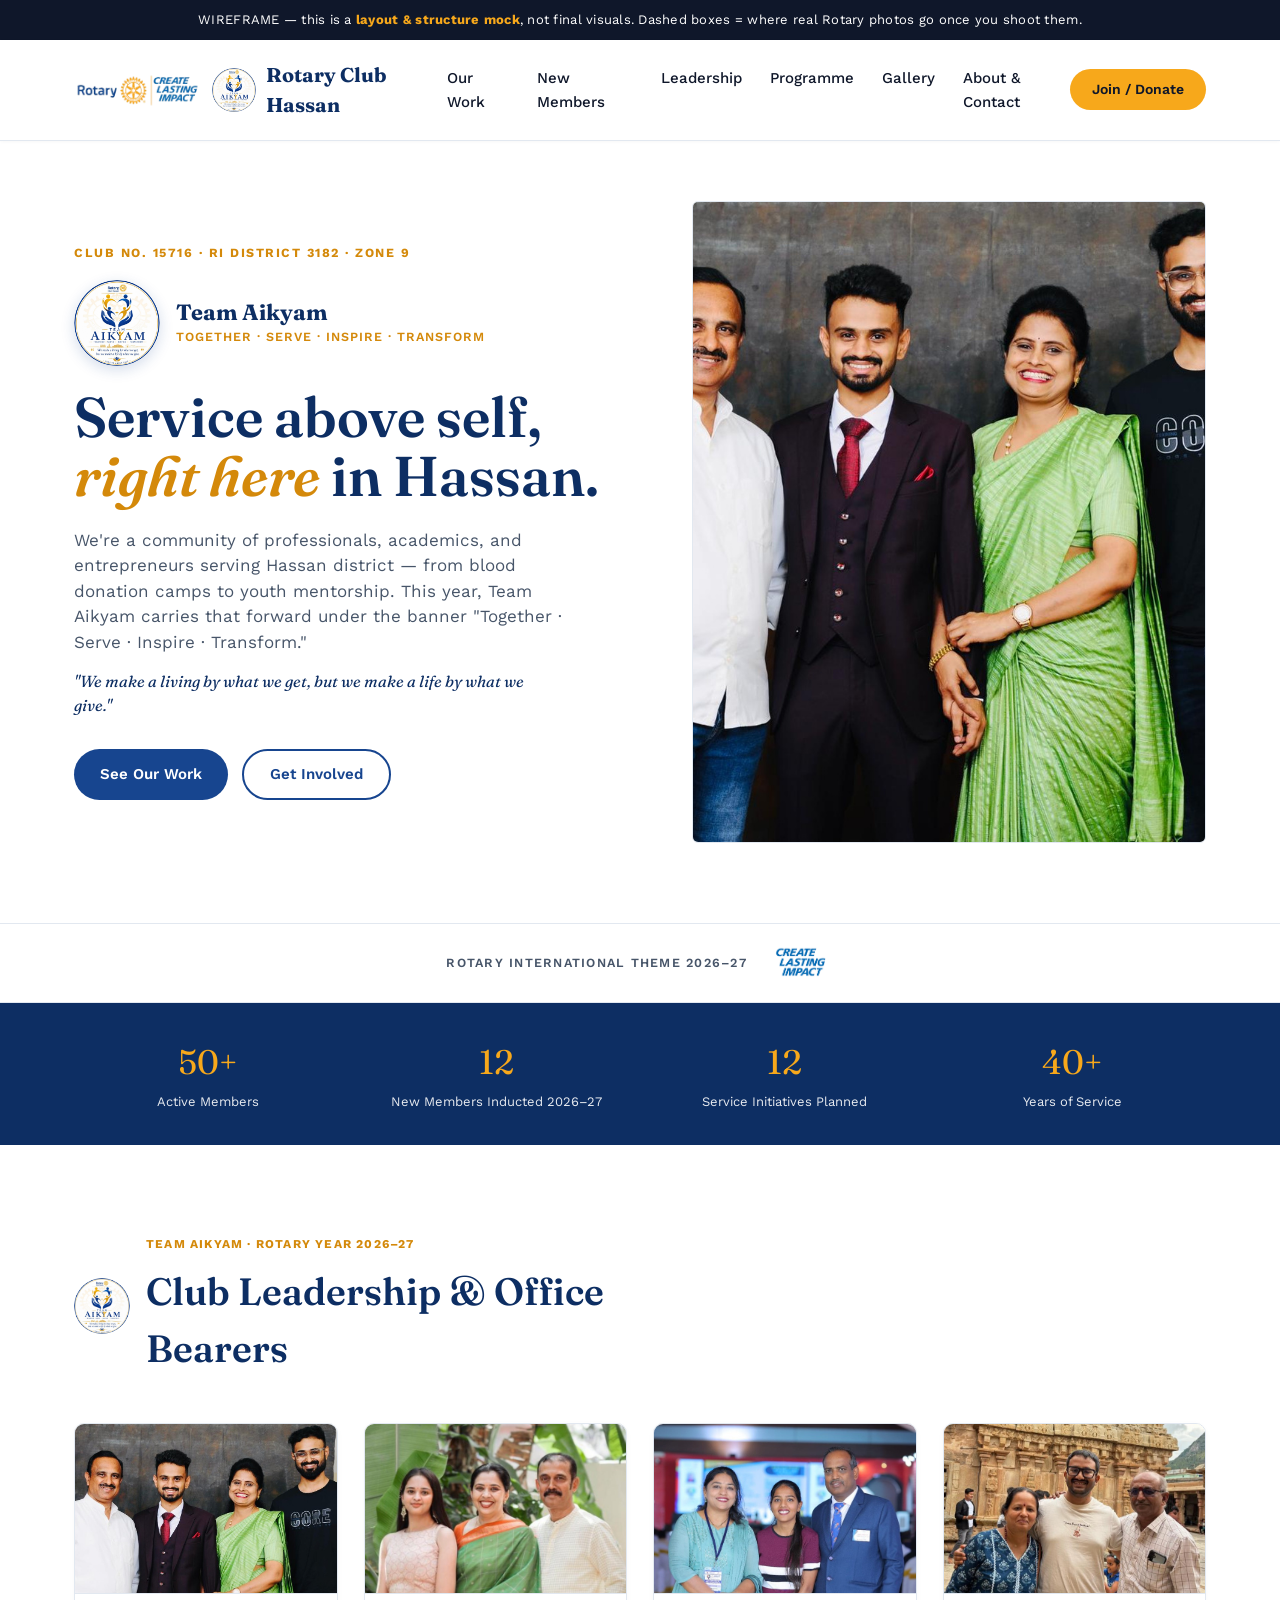
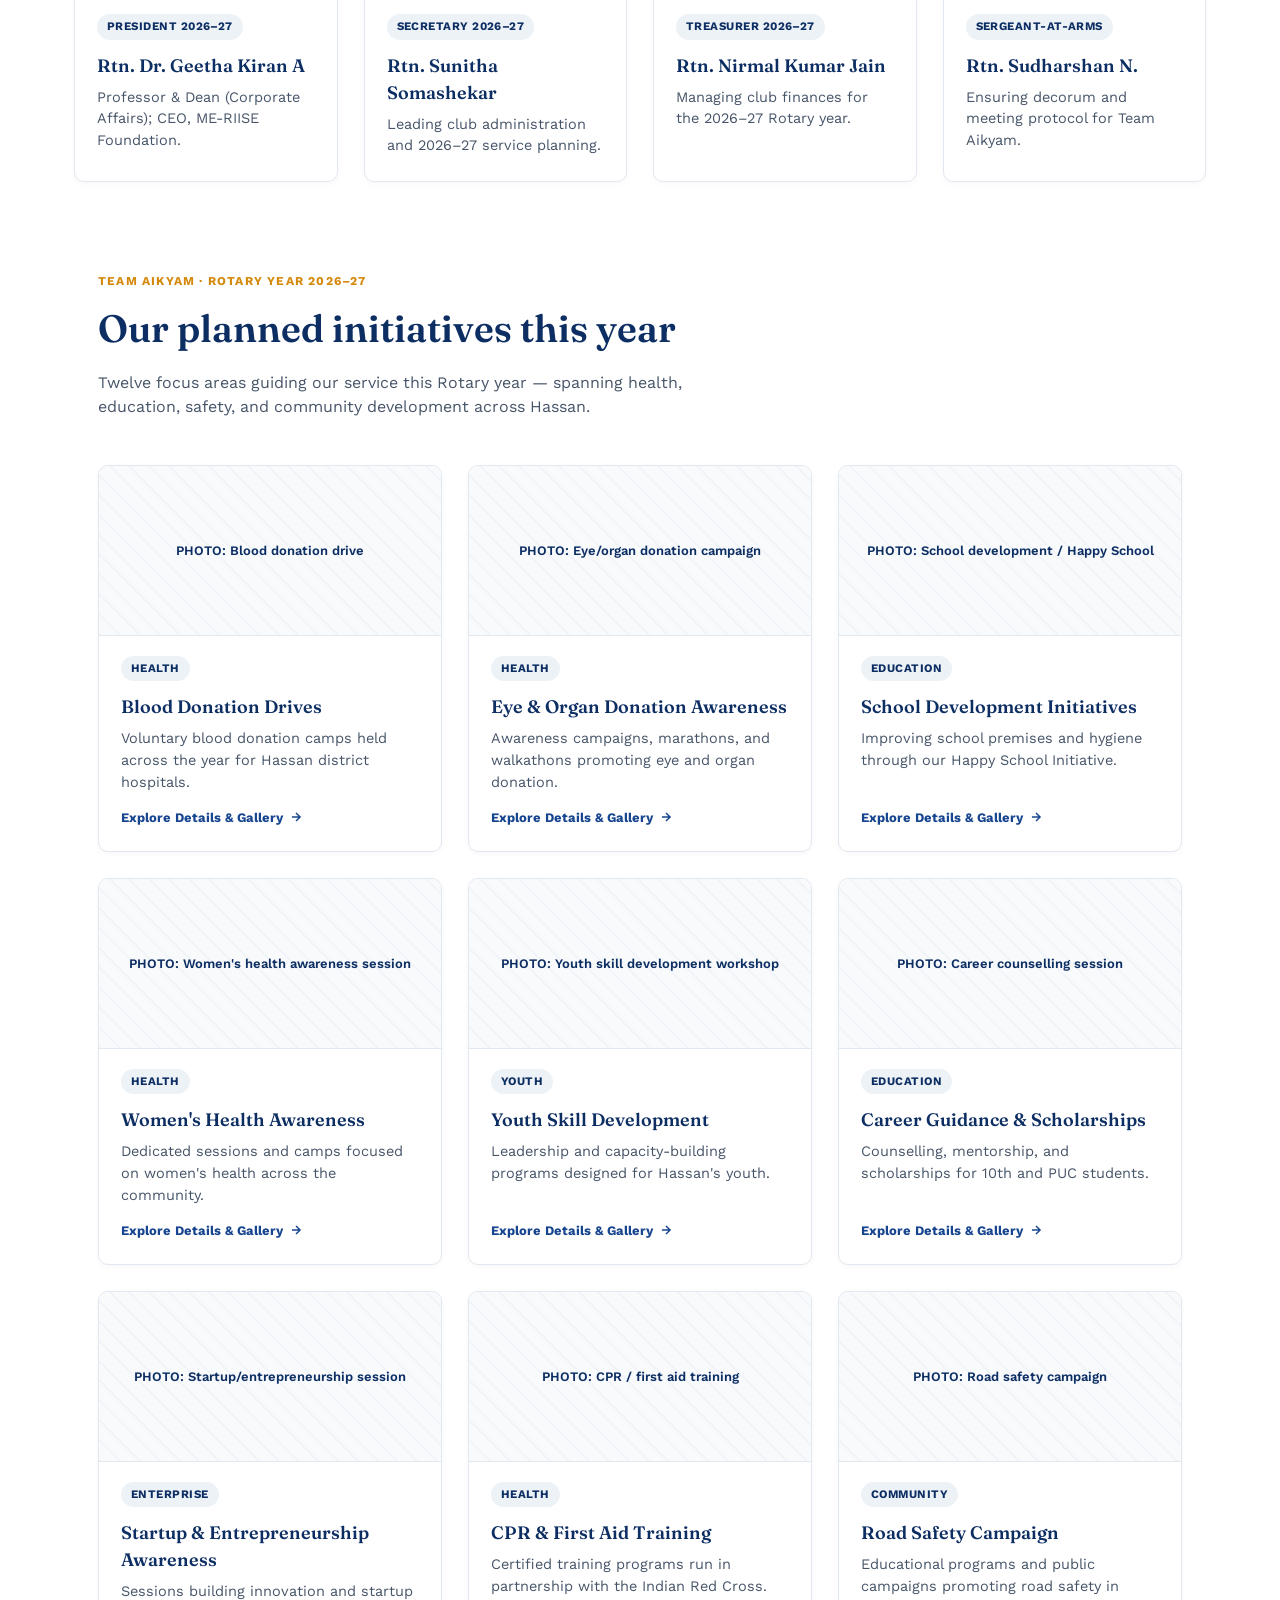
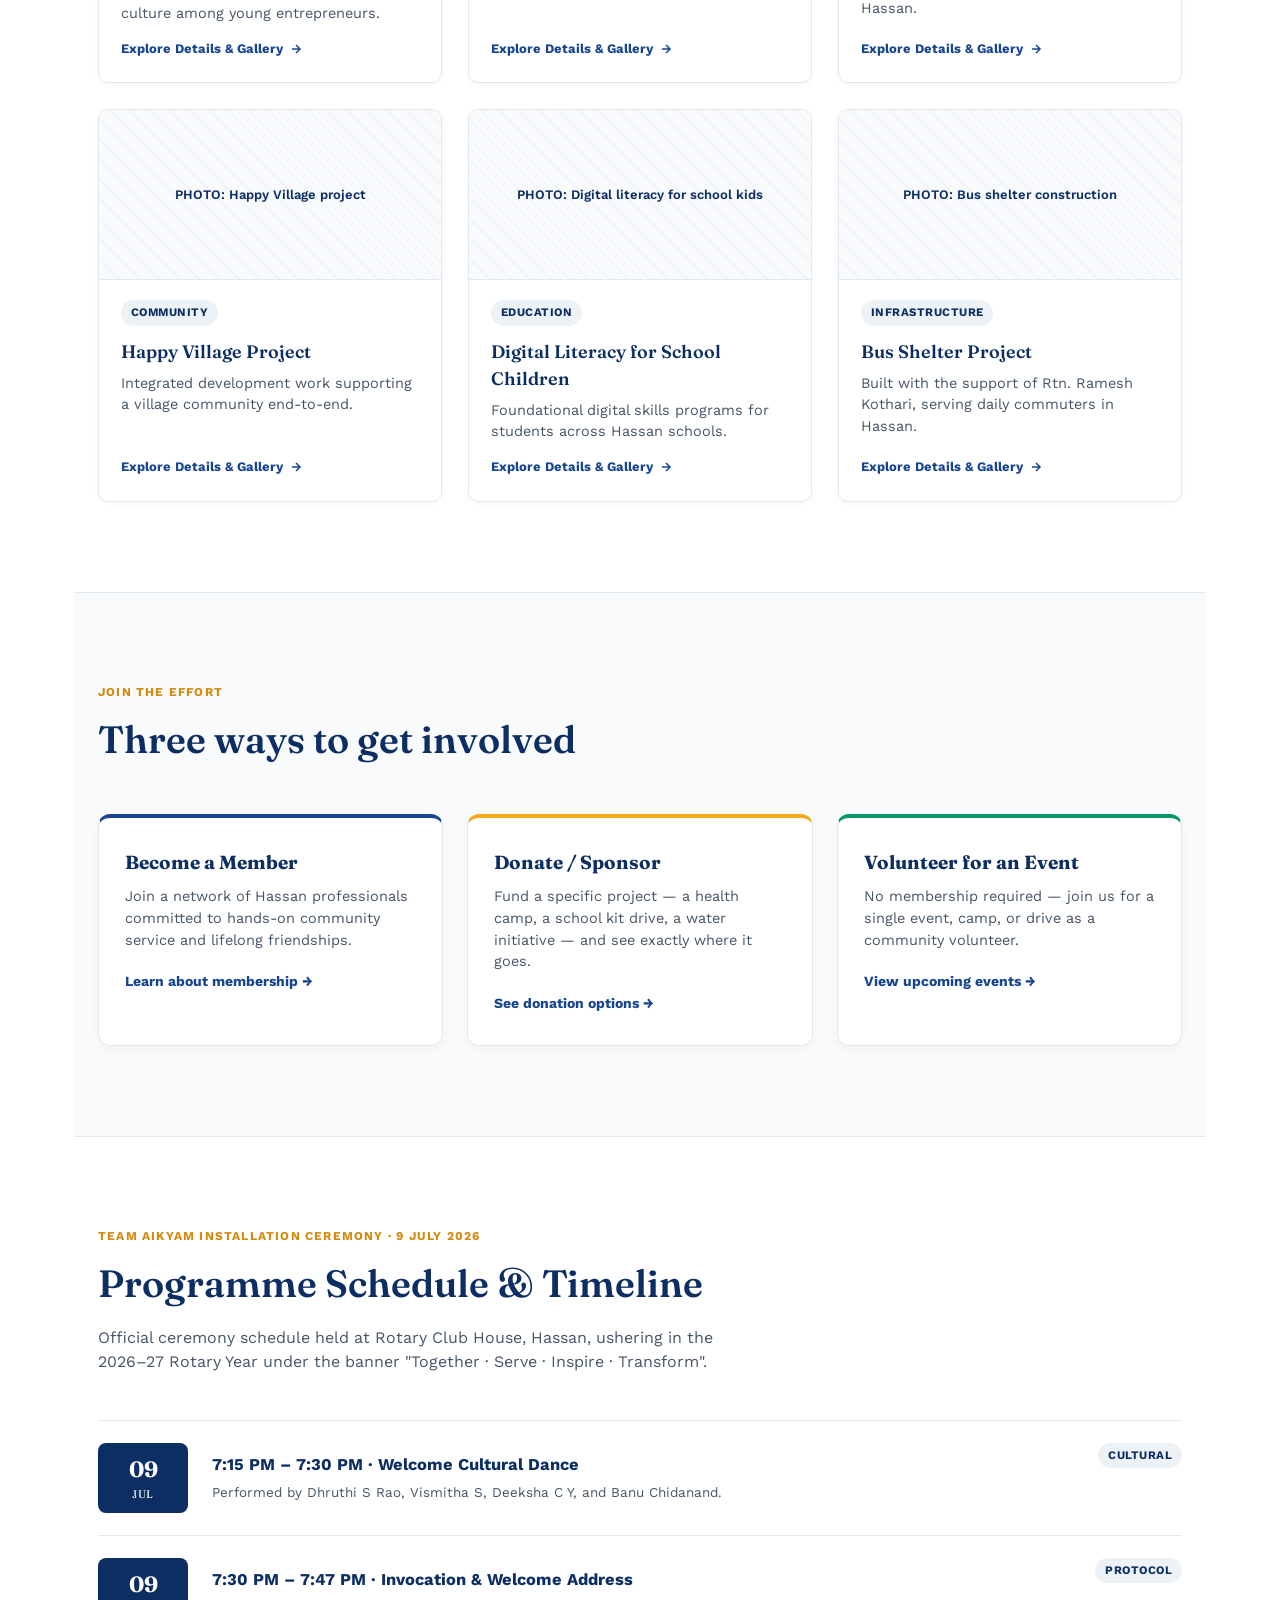
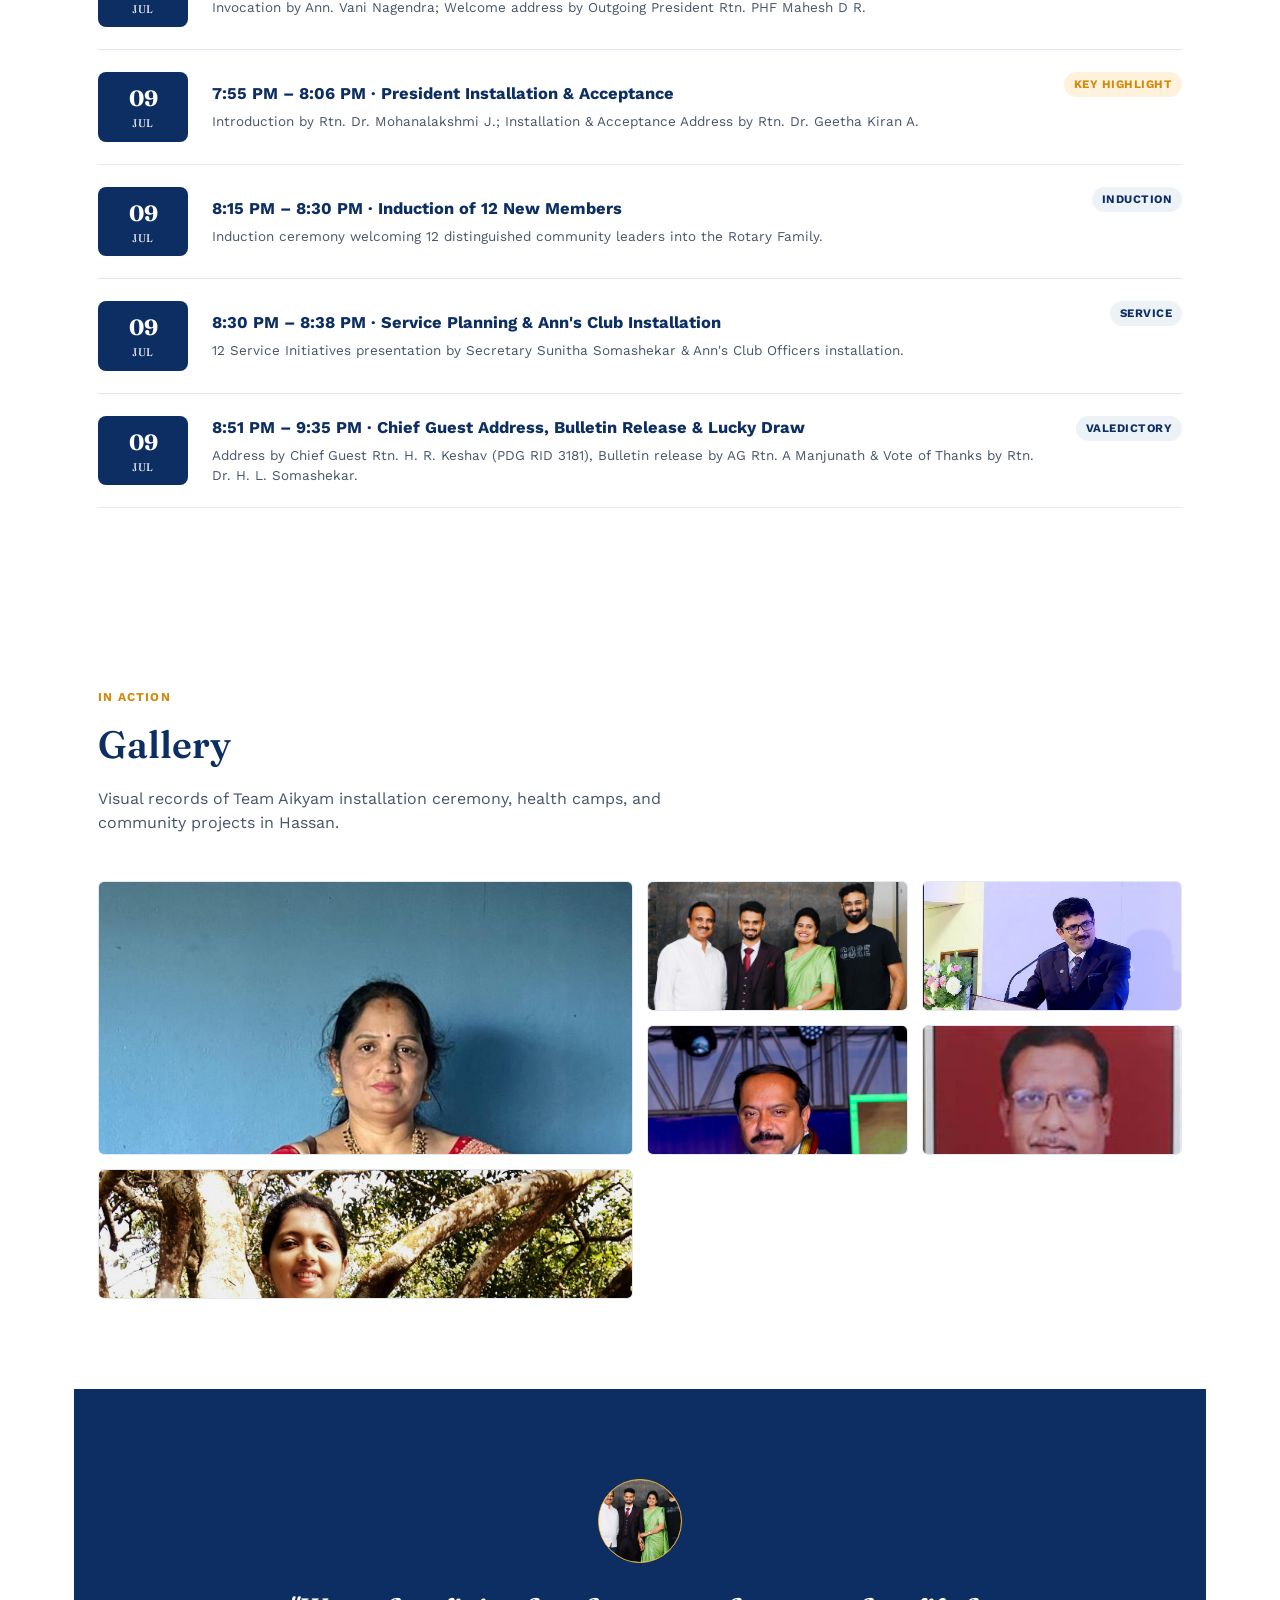
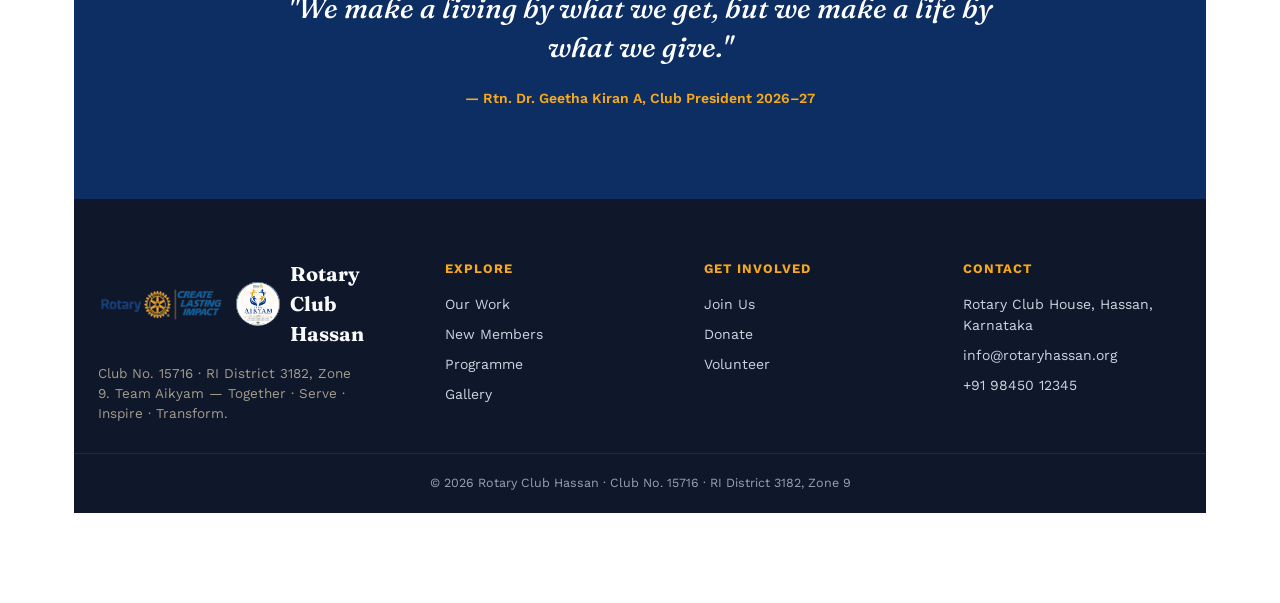
==== index.html @ 7c0274c4 "initial" ====
<!DOCTYPE html>
<html lang="en">
<head>
<meta charset="UTF-8">
<meta name="viewport" content="width=device-width, initial-scale=1.0">
<title>Rotary Club of Hassan — Homepage Wireframe</title>
<style>
  @import url('https://fonts.googleapis.com/css2?family=Fraunces:ital,opsz,wght@0,9..144,400;0,9..144,600;0,9..144,700;1,9..144,500&family=Work+Sans:wght@400;500;600;700&display=swap');

  :root {
    --rotary-blue: #17458f;
    --rotary-blue-dark: #0d2e63;
    --rotary-gold: #f7a81b;
    --rotary-gold-dark: #d4890a;
    --cream: #ffffff;
    --cream-deep: #f8fafc;
    --ink: #0f172a;
    --ink-soft: #475569;
    --line: #e2e8f0;
  }

  * { box-sizing: border-box; margin: 0; padding: 0; }

  body {
    font-family: 'Work Sans', sans-serif;
    background: #ffffff;
    color: var(--ink);
    line-height: 1.5;
  }

  h1, h2, h3, .display { font-family: 'Fraunces', serif; }

  /* ---------- WIREFRAME NOTE BANNER ---------- */
  .wf-note {
    background: var(--ink);
    color: #ffffff;
    text-align: center;
    padding: 10px 16px;
    font-size: 13px;
    letter-spacing: 0.02em;
  }
  .wf-note strong { color: var(--rotary-gold); }

  /* ---------- PLACEHOLDER PHOTO BLOCKS ---------- */
  .photo-block {
    background:
      repeating-linear-gradient(45deg, #f1f5f9 0, #f1f5f9 2px, #f8fafc 2px, #f8fafc 14px);
    border: 1px solid var(--line);
    display: flex;
    align-items: center;
    justify-content: center;
    color: var(--rotary-blue-dark);
    font-family: 'Work Sans', sans-serif;
    font-weight: 600;
    font-size: 13px;
    text-align: center;
    padding: 0;
    border-radius: 6px;
    overflow: hidden;
    position: relative;
  }
  .photo-block img {
    width: 100%;
    height: 100%;
    object-fit: cover;
    object-position: center top;
    display: block;
    transition: transform 0.3s ease;
  }
  .work-card:hover .photo-block img {
    transform: scale(1.04);
  }

  /* ---------- HEADER ---------- */
  header {
    background: #ffffff;
    border-bottom: 1px solid var(--line);
    position: sticky;
    top: 0;
    z-index: 50;
    box-shadow: 0 1px 3px rgba(0, 0, 0, 0.03);
  }
  .nav-wrap {
    max-width: 1180px;
    margin: 0 auto;
    padding: 18px 24px;
    display: flex;
    align-items: center;
    justify-content: space-between;
  }
  .logo {
    display: flex;
    align-items: center;
    gap: 10px;
    font-family: 'Fraunces', serif;
    font-weight: 700;
    font-size: 20px;
    color: var(--rotary-blue-dark);
  }
  .logo-wheel {
    height: 64px;
    width: auto;
    flex-shrink: 0;
  }
  .logo-team {
    width: 44px;
    height: 44px;
    border-radius: 50%;
    flex-shrink: 0;
  }
  nav ul {
    list-style: none;
    display: flex;
    gap: 28px;
  }
  nav a {
    text-decoration: none;
    color: var(--ink);
    font-size: 15px;
    font-weight: 500;
    transition: color 0.2s ease;
  }
  nav a:hover {
    color: var(--rotary-blue);
  }
  .btn-join {
    background: var(--rotary-gold);
    color: var(--ink);
    padding: 10px 22px;
    border-radius: 30px;
    font-weight: 600;
    font-size: 14px;
    text-decoration: none;
    white-space: nowrap;
    transition: background 0.2s ease, transform 0.2s ease;
  }
  .btn-join:hover {
    background: var(--rotary-gold-dark);
    color: #ffffff;
  }
  @media (max-width: 860px) { nav ul { display: none; } }

  /* ---------- HERO ---------- */
  .hero {
    max-width: 1180px;
    margin: 0 auto;
    padding: 60px 24px 80px;
    display: grid;
    grid-template-columns: 1.05fr 0.95fr;
    gap: 50px;
    align-items: center;
  }
  .hero-eyebrow {
    color: var(--rotary-gold-dark);
    font-weight: 700;
    letter-spacing: 0.12em;
    text-transform: uppercase;
    font-size: 12.5px;
    margin-bottom: 18px;
  }
  .hero h1 {
    font-size: clamp(36px, 5vw, 56px);
    line-height: 1.05;
    color: var(--rotary-blue-dark);
    font-weight: 600;
  }
  .hero h1 em { font-style: italic; color: var(--rotary-gold-dark); }
  .hero p {
    margin-top: 22px;
    font-size: 17px;
    color: var(--ink-soft);
    max-width: 46ch;
  }
  .hero-ctas { margin-top: 32px; display: flex; gap: 14px; flex-wrap: wrap; }
  .btn-primary {
    background: var(--rotary-blue);
    color: #fff;
    padding: 14px 26px;
    border-radius: 30px;
    text-decoration: none;
    font-weight: 600;
    font-size: 15px;
    transition: background 0.2s ease, transform 0.2s ease;
  }
  .btn-primary:hover {
    background: var(--rotary-blue-dark);
  }
  .btn-secondary {
    border: 2px solid var(--rotary-blue);
    color: var(--rotary-blue);
    padding: 12px 26px;
    border-radius: 30px;
    text-decoration: none;
    font-weight: 600;
    font-size: 15px;
    transition: background 0.2s ease, color 0.2s ease;
  }
  .btn-secondary:hover {
    background: var(--rotary-blue);
    color: #ffffff;
  }
  .hero-photo { aspect-ratio: 4/5; }

  /* stat strip under hero */
  .stat-strip {
    background: var(--rotary-blue-dark);
    color: #ffffff;
  }
  .stat-strip-inner {
    max-width: 1180px; margin: 0 auto; padding: 34px 24px;
    display: grid; grid-template-columns: repeat(4,1fr); gap: 20px;
    text-align: center;
  }
  .stat-strip .num {
    font-family: 'Fraunces', serif; font-size: 34px; color: var(--rotary-gold);
  }
  .stat-strip .label { font-size: 13px; opacity: 0.9; margin-top: 4px; }
  @media (max-width: 700px) { .stat-strip-inner { grid-template-columns: repeat(2,1fr); } }

  /* ---------- SECTION SHELL ---------- */
  section.block { max-width: 1180px; margin: 0 auto; padding: 90px 24px; }
  .section-head { max-width: 640px; margin-bottom: 46px; }
  .section-eyebrow {
    color: var(--rotary-gold-dark); font-weight: 700; letter-spacing: 0.1em;
    text-transform: uppercase; font-size: 12px; margin-bottom: 10px;
  }
  .section-head h2 { font-size: clamp(28px,3.4vw,38px); color: var(--rotary-blue-dark); font-weight: 600; }
  .section-head p { margin-top: 14px; color: var(--ink-soft); font-size: 16px; }

  /* ---------- OUR WORK GRID ---------- */
  .work-grid {
    display: grid; grid-template-columns: repeat(3, 1fr); gap: 26px;
  }
  .work-card {
    background: #ffffff; border: 1px solid var(--line); border-radius: 10px; overflow: hidden;
    cursor: pointer;
    box-shadow: 0 2px 6px rgba(15, 23, 42, 0.03);
    transition: transform 0.25s ease, box-shadow 0.25s ease, border-color 0.25s ease;
  }
  .work-card:hover {
    transform: translateY(-6px);
    box-shadow: 0 14px 28px rgba(23,69,143,0.12);
    border-color: var(--rotary-blue);
  }
  .work-card:focus-visible {
    outline: 2px solid var(--rotary-blue);
    outline-offset: 2px;
  }
  .work-card .photo-block { height: 170px; border-radius: 0; border-left:none; border-right:none; border-top:none; }
  .work-card-body { padding: 20px 22px 24px; display: flex; flex-direction: column; height: calc(100% - 170px); }
  .work-card h3 { font-size: 18px; color: var(--rotary-blue-dark); font-weight: 600; margin-bottom: 8px; }
  .work-card p { font-size: 14.5px; color: var(--ink-soft); flex: 1; }
  .work-tag {
    display: inline-block; background: #edf2f7; color: var(--rotary-blue-dark);
    font-size: 11.5px; font-weight: 700; letter-spacing: 0.04em; text-transform: uppercase;
    padding: 4px 10px; border-radius: 20px; margin-bottom: 12px; align-self: flex-start;
  }
  .card-footer-link {
    display: flex; align-items: center; gap: 6px; margin-top: 14px;
    font-size: 13px; font-weight: 700; color: var(--rotary-blue);
    transition: color 0.2s ease, gap 0.2s ease;
  }
  .work-card:hover .card-footer-link {
    color: var(--rotary-blue-dark); gap: 10px;
  }
  @media (max-width: 900px) { .work-grid { grid-template-columns: 1fr 1fr; } }
  @media (max-width: 620px) { .work-grid { grid-template-columns: 1fr; } }

  /* ---------- MODAL STYLES (3/4 SCREEN POPUP) ---------- */
  .modal-backdrop {
    position: fixed; top: 0; left: 0; width: 100vw; height: 100vh;
    background: rgba(15, 23, 42, 0.65);
    backdrop-filter: blur(6px); -webkit-backdrop-filter: blur(6px);
    z-index: 9999; display: flex; align-items: center; justify-content: center;
    padding: 24px; opacity: 0; visibility: hidden;
    transition: opacity 0.3s ease, visibility 0.3s ease;
  }
  .modal-backdrop.active { opacity: 1; visibility: visible; }
  .modal-card {
    background: #ffffff; width: 75vw; max-width: 980px; height: 75vh; max-height: 750px;
    border-radius: 16px; box-shadow: 0 25px 60px -15px rgba(15, 23, 42, 0.3);
    display: flex; flex-direction: column; overflow: hidden;
    transform: scale(0.92) translateY(20px);
    transition: transform 0.3s cubic-bezier(0.16, 1, 0.3, 1);
    position: relative; border: 1px solid var(--line);
  }
  .modal-backdrop.active .modal-card { transform: scale(1) translateY(0); }
  .modal-header-bar {
    background: #f8fafc; padding: 18px 26px; border-bottom: 1px solid var(--line);
    display: flex; align-items: center; justify-content: space-between; flex-shrink: 0;
  }
  .modal-header-info { display: flex; align-items: center; gap: 12px; flex-wrap: wrap; }
  .modal-close-btn {
    background: #e2e8f0; border: none; width: 34px; height: 34px; border-radius: 50%;
    display: flex; align-items: center; justify-content: center; font-size: 22px;
    line-height: 1; cursor: pointer; color: var(--ink); transition: background 0.2s ease, transform 0.2s ease;
  }
  .modal-close-btn:hover { background: var(--rotary-gold); color: #0f172a; transform: rotate(90deg); }
  .modal-scroll-content { padding: 28px; overflow-y: auto; flex: 1; }
  .modal-grid { display: grid; grid-template-columns: 1.15fr 0.85fr; gap: 28px; }
  @media (max-width: 820px) {
    .modal-card { width: 92vw; height: 85vh; }
    .modal-grid { grid-template-columns: 1fr; }
  }
  .modal-title {
    font-family: 'Fraunces', serif; font-size: 26px; color: var(--rotary-blue-dark);
    font-weight: 700; line-height: 1.25; margin-bottom: 10px;
  }
  .modal-date-badge {
    display: inline-flex; align-items: center; gap: 6px; font-size: 12.5px;
    font-weight: 600; color: var(--rotary-gold-dark); background: rgba(247, 168, 27, 0.12);
    padding: 4px 12px; border-radius: 20px; margin-bottom: 16px;
  }
  .modal-description { font-size: 15px; color: var(--ink-soft); line-height: 1.6; margin-bottom: 20px; }
  .modal-section-title {
    font-size: 12.5px; text-transform: uppercase; letter-spacing: 0.08em;
    font-weight: 700; color: var(--rotary-blue); margin-bottom: 10px;
  }
  .modal-outcomes-list { list-style: none; margin-bottom: 20px; }
  .modal-outcomes-list li {
    font-size: 14px; color: var(--ink); padding: 8px 12px; background: #f8fafc;
    border-left: 3px solid var(--rotary-gold); border-radius: 4px; margin-bottom: 8px;
    display: flex; align-items: flex-start; gap: 8px; border: 1px solid #edf2f7; border-left-width: 3px;
  }
  .modal-partner-box {
    background: #f1f5f9; padding: 12px 16px; border-radius: 8px;
    font-size: 13.5px; color: var(--ink-soft); border: 1px solid #e2e8f0;
  }
  .modal-partner-box strong { color: var(--rotary-blue-dark); }
  .gallery-preview-container { display: flex; flex-direction: column; gap: 14px; }
  .gallery-main-featured {
    width: 100%; height: 210px; border-radius: 10px;
    background: repeating-linear-gradient(45deg, #f1f5f9 0, #f1f5f9 2px, #f8fafc 2px, #f8fafc 14px);
    border: 2px dashed var(--rotary-blue); display: flex; flex-direction: column;
    align-items: center; justify-content: center; padding: 16px; text-align: center;
    color: var(--rotary-blue-dark); transition: all 0.3s ease;
  }
  .gallery-main-featured .main-photo-title { font-weight: 700; font-size: 15px; margin-bottom: 4px; }
  .gallery-main-featured .main-photo-desc { font-size: 12.5px; opacity: 0.85; }
  .gallery-thumbs-grid { display: grid; grid-template-columns: repeat(4, 1fr); gap: 10px; }
  .thumb-block {
    aspect-ratio: 4/3; background: #f1f5f9; border: 1px dashed #cbd5e1;
    border-radius: 6px; display: flex; align-items: center; justify-content: center;
    font-size: 10.5px; font-weight: 600; text-align: center; padding: 4px;
    color: var(--rotary-blue-dark); cursor: pointer; transition: all 0.2s ease;
  }
  .thumb-block:hover, .thumb-block.active {
    background: var(--rotary-blue-dark); color: #ffffff; border-style: solid;
  }

  /* ---------- GET INVOLVED (3 paths) ---------- */
  .involved { background: #f8fafc; border-top: 1px solid var(--line); border-bottom: 1px solid var(--line); }
  .involved-grid {
    display: grid; grid-template-columns: repeat(3,1fr); gap: 24px; margin-top: 10px;
  }
  .involved-card {
    background: #ffffff; border-radius: 12px; padding: 30px 26px;
    border: 1px solid var(--line); border-top: 4px solid var(--rotary-gold);
    box-shadow: 0 4px 12px rgba(15, 23, 42, 0.03);
  }
  .involved-card.member { border-top-color: var(--rotary-blue); }
  .involved-card.donor { border-top-color: var(--rotary-gold); }
  .involved-card.public { border-top-color: #059669; }
  .involved-card h3 { font-size: 19px; color: var(--rotary-blue-dark); margin-bottom: 10px; }
  .involved-card p { font-size: 14.5px; color: var(--ink-soft); margin-bottom: 18px; }
  .involved-card a { font-weight: 700; color: var(--rotary-blue); text-decoration: none; font-size: 14px; }
  @media (max-width: 860px) { .involved-grid { grid-template-columns: 1fr; } }

  /* ---------- EVENTS ---------- */
  .events-list { display: flex; flex-direction: column; gap: 0; border-top: 1px solid var(--line); }
  .event-row {
    display: grid; grid-template-columns: 90px 1fr auto; gap: 24px; align-items: center;
    padding: 22px 0; border-bottom: 1px solid var(--line);
  }
  .event-date {
    background: var(--rotary-blue-dark); color: #ffffff; border-radius: 8px;
    text-align: center; padding: 10px 6px; font-family: 'Fraunces', serif;
  }
  .event-date .d { font-size: 22px; font-weight: 700; }
  .event-date .m { font-size: 11px; text-transform: uppercase; letter-spacing: 0.06em; }
  .event-row h4 { font-size: 16.5px; color: var(--rotary-blue-dark); margin-bottom: 4px; }
  .event-row p { font-size: 13.5px; color: var(--ink-soft); }
  .event-row .btn-secondary { padding: 8px 18px; font-size: 13px; }
  @media (max-width: 620px) { .event-row { grid-template-columns: 60px 1fr; } .event-row .btn-secondary { display:none; } }

  /* ---------- GALLERY ---------- */
  .gallery-grid {
    display: grid; grid-template-columns: repeat(4, 1fr); grid-auto-rows: 130px; gap: 14px;
  }
  .gallery-grid .photo-block:nth-child(1) { grid-column: span 2; grid-row: span 2; }
  .gallery-grid .photo-block:nth-child(6) { grid-column: span 2; }
  @media (max-width: 700px) { .gallery-grid { grid-template-columns: repeat(2,1fr); } .gallery-grid .photo-block:nth-child(1){grid-column:span 2;grid-row:span 1;} }

  /* ---------- TESTIMONIAL / VOICE ---------- */
  .voice { background: var(--rotary-blue-dark); color: #ffffff; }
  .voice-inner {
    max-width: 780px; margin: 0 auto; padding: 90px 24px; text-align: center;
  }
  .voice-inner .photo-block {
    width: 84px; height: 84px; border-radius: 50%; margin: 0 auto 26px;
    border-color: var(--rotary-gold); font-size: 10px; background: #ffffff; color: var(--rotary-blue-dark);
  }
  .voice-inner blockquote {
    font-family: 'Fraunces', serif; font-style: italic; font-size: clamp(20px,2.6vw,28px);
    line-height: 1.4; font-weight: 500;
  }
  .voice-inner cite { display: block; margin-top: 20px; font-style: normal; color: var(--rotary-gold); font-size: 14px; font-weight: 600; }

  /* ---------- FOOTER ---------- */
  footer { background: #0f172a; color: #f8fafc; }
  .footer-inner {
    max-width: 1180px; margin: 0 auto; padding: 60px 24px 30px;
    display: grid; grid-template-columns: 1.4fr 1fr 1fr 1fr; gap: 40px;
  }
  footer h4 { color: var(--rotary-gold); font-size: 13px; text-transform: uppercase; letter-spacing: 0.08em; margin-bottom: 16px; }
  footer ul { list-style: none; }
  footer li { margin-bottom: 9px; font-size: 14px; color: #cbd5e1; }
  footer a { color: #cbd5e1; text-decoration: none; transition: color 0.2s ease; }
  footer a:hover { color: #ffffff; }
  .footer-bottom {
    border-top: 1px solid #1e293b; text-align: center; padding: 20px; font-size: 12.5px; color: #94a3b8;
  }
  @media (max-width: 800px) { .footer-inner { grid-template-columns: 1fr 1fr; } }
</style>
</head>
<body>

<div class="wf-note">WIREFRAME — this is a <strong>layout &amp; structure mock</strong>, not final visuals. Dashed boxes = where real Rotary photos go once you shoot them.</div>

<!-- HEADER -->
<header>
  <div class="nav-wrap">
    <div class="logo">
      <img class="logo-wheel" src="assets/rotary-logo.png" alt="Rotary">
      <img class="logo-team" src="assets/team-aikyam-emblem.jpeg" alt="Team Aikyam">
      Rotary Club Hassan
    </div>
    <nav>
      <ul>
        <li><a href="#work">Our Work</a></li>
        <li><a href="#members">New Members</a></li>
        <li><a href="#leadership">Leadership</a></li>
        <li><a href="#events">Programme</a></li>
        <li><a href="#gallery">Gallery</a></li>
        <li><a href="#about">About &amp; Contact</a></li>
      </ul>
    </nav>
    <a class="btn-join" href="#involved">Join / Donate</a>
  </div>
</header>

<!-- HERO -->
<div class="hero">
  <div>
    <div class="hero-eyebrow">Club No. 15716 · RI District 3182 · Zone 9</div>
    <div style="display:flex; align-items:center; gap:16px; margin-bottom:22px;">
      <img src="assets/team-aikyam-emblem.jpeg" alt="Team Aikyam Emblem" style="width:86px; height:86px; border-radius:50%; box-shadow:0 4px 14px rgba(23,69,143,0.18);">
      <div>
        <div style="font-family:'Fraunces',serif; font-weight:700; font-size:22px; color:var(--rotary-blue-dark); line-height:1.1;">Team Aikyam</div>
        <div style="font-size:12.5px; letter-spacing:0.08em; text-transform:uppercase; color:var(--rotary-gold-dark); font-weight:600; margin-top:3px;">Together · Serve · Inspire · Transform</div>
      </div>
    </div>
    <h1>Service above self, <em>right here</em> in Hassan.</h1>
    <p>We're a community of professionals, academics, and entrepreneurs serving Hassan district — from blood donation camps to youth mentorship. This year, Team Aikyam carries that forward under the banner "Together · Serve · Inspire · Transform."</p>
    <p style="margin-top:14px; font-style:italic; color:var(--rotary-blue-dark); font-family:'Fraunces',serif; font-size:16px;">"We make a living by what we get, but we make a life by what we give."</p>
    <div class="hero-ctas">
      <a class="btn-primary" href="#work">See Our Work</a>
      <a class="btn-secondary" href="#involved">Get Involved</a>
    </div>
  </div>
  <div class="photo-block hero-photo">
    <img src="assets/hero/president_family.jpg" alt="Rtn. Dr. Geetha Kiran A & Family at Team Aikyam Installation Ceremony">
  </div>
</div>

<!-- RI THEME BANNER -->
<div style="background:#fff; border-top:1px solid var(--line); border-bottom:1px solid var(--line);">
  <div style="max-width:1180px; margin:0 auto; padding:22px 24px; display:flex; align-items:center; justify-content:center; gap:22px; flex-wrap:wrap;">
    <span style="font-size:12.5px; letter-spacing:0.1em; text-transform:uppercase; color:var(--ink-soft); font-weight:600;">Rotary International Theme 2026–27</span>
    <img src="assets/create-lasting-impact.png" alt="Create Lasting Impact" style="height:34px; width:auto;">
  </div>
</div>

<!-- STAT STRIP -->
<div class="stat-strip">
  <div class="stat-strip-inner">
    <div><div class="num">50+</div><div class="label">Active Members</div></div>
    <div><div class="num">12</div><div class="label">New Members Inducted 2026–27</div></div>
    <div><div class="num">12</div><div class="label">Service Initiatives Planned</div></div>
    <div><div class="num">40+</div><div class="label">Years of Service</div></div>
  </div>
</div>

<!-- LEADERSHIP -->
<section class="block" id="leadership">
  <div class="section-head" style="display:flex; align-items:center; gap:16px;">
    <img src="assets/team-aikyam-emblem.jpeg" alt="Team Aikyam" style="width:56px; height:56px; border-radius:50%; flex-shrink:0;">
    <div>
      <div class="section-eyebrow">Team Aikyam · Rotary Year 2026–27</div>
      <h2>Club Leadership &amp; Office Bearers</h2>
    </div>
  </div>
  <div class="work-grid" style="grid-template-columns: repeat(4, 1fr);">
    <div class="work-card">
      <div class="photo-block">
        <img src="assets/leadership/geetha_kiran.jpg" alt="Rtn. Dr. Geetha Kiran A">
      </div>
      <div class="work-card-body">
        <span class="work-tag">President 2026–27</span>
        <h3>Rtn. Dr. Geetha Kiran A</h3>
        <p>Professor &amp; Dean (Corporate Affairs); CEO, ME-RIISE Foundation.</p>
      </div>
    </div>
    <div class="work-card">
      <div class="photo-block">
        <img src="assets/leadership/sunitha_somashekar.jpg" alt="Rtn. Sunitha Somashekar">
      </div>
      <div class="work-card-body">
        <span class="work-tag">Secretary 2026–27</span>
        <h3>Rtn. Sunitha Somashekar</h3>
        <p>Leading club administration and 2026–27 service planning.</p>
      </div>
    </div>
    <div class="work-card">
      <div class="photo-block">
        <img src="assets/leadership/nirmal_kumar_jain.jpg" alt="Rtn. Nirmal Kumar Jain">
      </div>
      <div class="work-card-body">
        <span class="work-tag">Treasurer 2026–27</span>
        <h3>Rtn. Nirmal Kumar Jain</h3>
        <p>Managing club finances for the 2026–27 Rotary year.</p>
      </div>
    </div>
    <div class="work-card">
      <div class="photo-block">
        <img src="assets/leadership/sudharshan_n.jpg" alt="Rtn. Sudharshan N.">
      </div>
      <div class="work-card-body">
        <span class="work-tag">Sergeant-at-Arms</span>
        <h3>Rtn. Sudharshan N.</h3>
        <p>Ensuring decorum and meeting protocol for Team Aikyam.</p>
      </div>
    </div>
  </div>

  <!-- LEADERSHIP COLLABORATORS & ANNS CLUB -->
  <!-- <div style="margin-top:36px; display:grid; grid-template-columns: 1fr 1fr 1fr; gap:20px;">
    <div style="background:#f8fafc; padding:20px; border-radius:8px; border:1px solid var(--line);">
      <div style="font-size:12px; font-weight:700; text-transform:uppercase; color:var(--rotary-blue); margin-bottom:8px;">Outgoing Team (2025–26)</div>
      <p style="font-size:13.5px; color:var(--ink); font-weight:600; margin-bottom:4px;">Rtn. PHF Mahesh D R (President)</p>
      <p style="font-size:13px; color:var(--ink-soft); margin-bottom:2px;">Rtn. Jeevan Gowda (Secretary)</p>
      <p style="font-size:13px; color:var(--ink-soft);">Rtn. Subramanya H L (Treasurer)</p>
    </div>
    <div style="background:#f8fafc; padding:20px; border-radius:8px; border:1px solid var(--line);">
      <div style="font-size:12px; font-weight:700; text-transform:uppercase; color:var(--rotary-gold-dark); margin-bottom:8px;">Ann's Club Office Bearers (2026–27)</div>
      <p style="font-size:13.5px; color:var(--ink); font-weight:600; margin-bottom:4px;">Rtn. Bhama (President)</p>
      <p style="font-size:13px; color:var(--ink-soft); margin-bottom:2px;">Rtn. Swathi (Secretary)</p>
      <p style="font-size:13px; color:var(--ink-soft);">Rtn. Kusuma (Treasurer)</p>
    </div>
    <div style="background:#f8fafc; padding:20px; border-radius:8px; border:1px solid var(--line);">
      <div style="font-size:12px; font-weight:700; text-transform:uppercase; color:var(--rotary-blue); margin-bottom:8px;">District Dignitaries</div>
      <p style="font-size:13.5px; color:var(--ink); font-weight:600; margin-bottom:4px;">Rtn. H. R. Keshav (Chief Guest / PDG RID 3181)</p>
      <p style="font-size:13px; color:var(--ink-soft);">Rtn. A. Manjunath (Assistant Governor)</p>
    </div>
  </div>
</section> -->

<!-- INDUCTED NEW MEMBERS SHOWCASE (12 MEMBERS) -->
<!-- <section class="block" id="members" style="background:#f8fafc; border-top:1px solid var(--line); border-bottom:1px solid var(--line);">
  <div class="section-head">
    <div class="section-eyebrow">Welcome to the Rotary Family · Team Aikyam 2026–27</div>
    <h2>12 Newly Inducted Members</h2>
    <p>Distinguished leaders, academics, doctors, engineers, and entrepreneurs inducted into Rotary Club Hassan during the Installation Ceremony on July 9, 2026. Click any member card to view detailed professional &amp; family background.</p>
  </div>
  <div class="work-grid">
    <div class="work-card" data-member-id="1" tabindex="0" role="button" aria-haspopup="dialog" aria-label="Rtn. Asha Jayaram profile">
      <div class="photo-block">
        <img src="assets/members/asha_jayaram.jpg" alt="Rtn. Asha Jayaram">
      </div>
      <div class="work-card-body">
        <span class="work-tag">Chemistry &amp; Education</span>
        <h3>Rtn. Asha Jayaram</h3>
        <p>Retd. Associate Professor &amp; HOD of Chemistry, AV Kanthamma College, Hassan.</p>
        <div class="card-footer-link"><span>View Full Profile</span> <svg width="14" height="14" viewBox="0 0 24 24" fill="none" stroke="currentColor" stroke-width="2.5"><path d="M5 12h14M12 5l7 7-7 7"/></svg></div>
      </div>
    </div>
    <div class="work-card" data-member-id="2" tabindex="0" role="button" aria-haspopup="dialog" aria-label="Rtn. Dhavala K C profile">
      <div class="photo-block">
        <img src="assets/members/dhavala_kc.jpg" alt="Rtn. Dhavala K C">
      </div>
      <div class="work-card-body">
        <span class="work-tag">Information Science &amp; Arts</span>
        <h3>Rtn. Dhavala K C</h3>
        <p>Information Science Engineer, homemaker, Tanjore painting artist &amp; culinary enthusiast.</p>
        <div class="card-footer-link"><span>View Full Profile</span> <svg width="14" height="14" viewBox="0 0 24 24" fill="none" stroke="currentColor" stroke-width="2.5"><path d="M5 12h14M12 5l7 7-7 7"/></svg></div>
      </div>
    </div>
    <div class="work-card" data-member-id="3" tabindex="0" role="button" aria-haspopup="dialog" aria-label="Rtn. Madhu Kumar profile">
      <div class="photo-block">
        <img src="assets/members/madhu_kumar.jpg" alt="Rtn. Madhu Kumar">
      </div>
      <div class="work-card-body">
        <span class="work-tag">Business &amp; E-Governance</span>
        <h3>Rtn. Madhu Kumar</h3>
        <p>Director of BharatOne Services &amp; Affiliates, leading digital citizen services &amp; e-governance.</p>
        <div class="card-footer-link"><span>View Full Profile</span> <svg width="14" height="14" viewBox="0 0 24 24" fill="none" stroke="currentColor" stroke-width="2.5"><path d="M5 12h14M12 5l7 7-7 7"/></svg></div>
      </div>
    </div>
    <div class="work-card" data-member-id="4" tabindex="0" role="button" aria-haspopup="dialog" aria-label="Rtn. Dr. Mohana Lakshmi J profile">
      <div class="photo-block">
        <img src="assets/members/mohana_lakshmi.jpg" alt="Rtn. Dr. Mohana Lakshmi J">
      </div>
      <div class="work-card-body">
        <span class="work-tag">Engineering &amp; Innovation</span>
        <h3>Rtn. Dr. Mohana Lakshmi J</h3>
        <p>Assoc. Prof at MCE Hassan, COO ME-RIISE Foundation &amp; Startup Co-founder.</p>
        <div class="card-footer-link"><span>View Full Profile</span> <svg width="14" height="14" viewBox="0 0 24 24" fill="none" stroke="currentColor" stroke-width="2.5"><path d="M5 12h14M12 5l7 7-7 7"/></svg></div>
      </div>
    </div>
    <div class="work-card" data-member-id="5" tabindex="0" role="button" aria-haspopup="dialog" aria-label="Rtn. Er. Muralidhara H R profile">
      <div class="photo-block">
        <img src="assets/members/muralidhara_hr.jpg" alt="Rtn. Er. Muralidhara H R">
      </div>
      <div class="work-card-body">
        <span class="work-tag">Civil Engineering &amp; Infra</span>
        <h3>Rtn. Er. Muralidhara H R</h3>
        <p>Executive Engineer, Yettinahole Drinking Water Project; Balekundri Award Recipient.</p>
        <div class="card-footer-link"><span>View Full Profile</span> <svg width="14" height="14" viewBox="0 0 24 24" fill="none" stroke="currentColor" stroke-width="2.5"><path d="M5 12h14M12 5l7 7-7 7"/></svg></div>
      </div>
    </div>
    <div class="work-card" data-member-id="6" tabindex="0" role="button" aria-haspopup="dialog" aria-label="Rtn. Dr. Nancy Paul profile">
      <div class="photo-block">
        <img src="assets/members/nancy_paul.jpg" alt="Rtn. Dr. Nancy Paul">
      </div>
      <div class="work-card-body">
        <span class="work-tag">Medicine &amp; Women's Health</span>
        <h3>Rtn. Dr. Nancy Paul</h3>
        <p>Consultant Gynaecologist &amp; Laparoscopic Surgeon (HIMS &amp; CSI Redfern Hospital).</p>
        <div class="card-footer-link"><span>View Full Profile</span> <svg width="14" height="14" viewBox="0 0 24 24" fill="none" stroke="currentColor" stroke-width="2.5"><path d="M5 12h14M12 5l7 7-7 7"/></svg></div>
      </div>
    </div>
    <div class="work-card" data-member-id="7" tabindex="0" role="button" aria-haspopup="dialog" aria-label="Rtn. Dr. Nanditha B R profile">
      <div class="photo-block">
        <img src="assets/members/nanditha_br.png" alt="Rtn. Dr. Nanditha B R">
      </div>
      <div class="work-card-body">
        <span class="work-tag">Academic Leadership</span>
        <h3>Rtn. Dr. Nanditha B R</h3>
        <p>Dean (Academic Affairs) &amp; Professor, Dept. of Information Science &amp; Engineering.</p>
        <div class="card-footer-link"><span>View Full Profile</span> <svg width="14" height="14" viewBox="0 0 24 24" fill="none" stroke="currentColor" stroke-width="2.5"><path d="M5 12h14M12 5l7 7-7 7"/></svg></div>
      </div>
    </div>
    <div class="work-card" data-member-id="8" tabindex="0" role="button" aria-haspopup="dialog" aria-label="Rtn. Prathima profile">
      <div class="photo-block">
        <img src="assets/members/prathima.jpg" alt="Rtn. Prathima">
      </div>
      <div class="work-card-body">
        <span class="work-tag">Software &amp; Enterprise</span>
        <h3>Rtn. Prathima</h3>
        <p>Software engineering background &amp; entrepreneur passionate about community service.</p>
        <div class="card-footer-link"><span>View Full Profile</span> <svg width="14" height="14" viewBox="0 0 24 24" fill="none" stroke="currentColor" stroke-width="2.5"><path d="M5 12h14M12 5l7 7-7 7"/></svg></div>
      </div>
    </div>
    <div class="work-card" data-member-id="9" tabindex="0" role="button" aria-haspopup="dialog" aria-label="Rtn. Rashma N. profile">
      <div class="photo-block">
        <img src="assets/members/rashma_n.jpg" alt="Rtn. Rashma N.">
      </div>
      <div class="work-card-body">
        <span class="work-tag">IT &amp; Agile Leadership</span>
        <h3>Rtn. Rashma N.</h3>
        <p>IT Professional with 18+ yrs experience; Founder of Agile Pro Clinic &amp; Agile Coach.</p>
        <div class="card-footer-link"><span>View Full Profile</span> <svg width="14" height="14" viewBox="0 0 24 24" fill="none" stroke="currentColor" stroke-width="2.5"><path d="M5 12h14M12 5l7 7-7 7"/></svg></div>
      </div>
    </div>
    <div class="work-card" data-member-id="10" tabindex="0" role="button" aria-haspopup="dialog" aria-label="Rtn. Sheela H S profile">
      <div class="photo-block">
        <img src="assets/members/sheela_hs.jpg" alt="Rtn. Sheela H S">
      </div>
      <div class="work-card-body">
        <span class="work-tag">Yoga &amp; Wellness</span>
        <h3>Rtn. Sheela H S</h3>
        <p>Community leader, Yoga wellness advocate &amp; Past President of Rotary Anns Club.</p>
        <div class="card-footer-link"><span>View Full Profile</span> <svg width="14" height="14" viewBox="0 0 24 24" fill="none" stroke="currentColor" stroke-width="2.5"><path d="M5 12h14M12 5l7 7-7 7"/></svg></div>
      </div>
    </div>
    <div class="work-card" data-member-id="11" tabindex="0" role="button" aria-haspopup="dialog" aria-label="Rtn. Thanushree profile">
      <div class="photo-block">
        <img src="assets/members/thanushree.jpg" alt="Rtn. Thanushree">
      </div>
      <div class="work-card-body">
        <span class="work-tag">Structural Engineering</span>
        <h3>Rtn. Thanushree</h3>
        <p>Structural Engineer (M.Tech), ex-Assistant Professor at Dayananda Sagar College.</p>
        <div class="card-footer-link"><span>View Full Profile</span> <svg width="14" height="14" viewBox="0 0 24 24" fill="none" stroke="currentColor" stroke-width="2.5"><path d="M5 12h14M12 5l7 7-7 7"/></svg></div>
      </div>
    </div>
    <div class="work-card" data-member-id="12" tabindex="0" role="button" aria-haspopup="dialog" aria-label="Rtn. Thanvii H M profile">
      <div class="photo-block">
        <img src="assets/members/thanvii_hm.jpg" alt="Rtn. Thanvii H M">
      </div>
      <div class="work-card-body">
        <span class="work-tag">Business &amp; Commerce</span>
        <h3>Rtn. Thanvii H M</h3>
        <p>Business executive &amp; entrepreneur dedicated to community development initiatives.</p>
        <div class="card-footer-link"><span>View Full Profile</span> <svg width="14" height="14" viewBox="0 0 24 24" fill="none" stroke="currentColor" stroke-width="2.5"><path d="M5 12h14M12 5l7 7-7 7"/></svg></div>
      </div>
    </div>
  </div>
</section> -->

<!-- OUR WORK -->
<section class="block" id="work">
  <div class="section-head">
    <div class="section-eyebrow">Team Aikyam · Rotary Year 2026–27</div>
    <h2>Our planned initiatives this year</h2>
    <p>Twelve focus areas guiding our service this Rotary year — spanning health, education, safety, and community development across Hassan.</p>
  </div>
  <div class="work-grid">
    <div class="work-card" data-work-id="1" tabindex="0" role="button" aria-haspopup="dialog" aria-label="Blood Donation Drives details">
      <div class="photo-block">PHOTO: Blood donation drive</div>
      <div class="work-card-body">
        <span class="work-tag">Health</span>
        <h3>Blood Donation Drives</h3>
        <p>Voluntary blood donation camps held across the year for Hassan district hospitals.</p>
        <div class="card-footer-link"><span>Explore Details &amp; Gallery</span> <svg width="14" height="14" viewBox="0 0 24 24" fill="none" stroke="currentColor" stroke-width="2.5"><path d="M5 12h14M12 5l7 7-7 7"/></svg></div>
      </div>
    </div>
    <div class="work-card" data-work-id="2" tabindex="0" role="button" aria-haspopup="dialog" aria-label="Eye & Organ Donation Awareness details">
      <div class="photo-block">PHOTO: Eye/organ donation campaign</div>
      <div class="work-card-body">
        <span class="work-tag">Health</span>
        <h3>Eye &amp; Organ Donation Awareness</h3>
        <p>Awareness campaigns, marathons, and walkathons promoting eye and organ donation.</p>
        <div class="card-footer-link"><span>Explore Details &amp; Gallery</span> <svg width="14" height="14" viewBox="0 0 24 24" fill="none" stroke="currentColor" stroke-width="2.5"><path d="M5 12h14M12 5l7 7-7 7"/></svg></div>
      </div>
    </div>
    <div class="work-card" data-work-id="3" tabindex="0" role="button" aria-haspopup="dialog" aria-label="School Development Initiatives details">
      <div class="photo-block">PHOTO: School development / Happy School</div>
      <div class="work-card-body">
        <span class="work-tag">Education</span>
        <h3>School Development Initiatives</h3>
        <p>Improving school premises and hygiene through our Happy School Initiative.</p>
        <div class="card-footer-link"><span>Explore Details &amp; Gallery</span> <svg width="14" height="14" viewBox="0 0 24 24" fill="none" stroke="currentColor" stroke-width="2.5"><path d="M5 12h14M12 5l7 7-7 7"/></svg></div>
      </div>
    </div>
    <div class="work-card" data-work-id="4" tabindex="0" role="button" aria-haspopup="dialog" aria-label="Women's Health Awareness details">
      <div class="photo-block">PHOTO: Women's health awareness session</div>
      <div class="work-card-body">
        <span class="work-tag">Health</span>
        <h3>Women's Health Awareness</h3>
        <p>Dedicated sessions and camps focused on women's health across the community.</p>
        <div class="card-footer-link"><span>Explore Details &amp; Gallery</span> <svg width="14" height="14" viewBox="0 0 24 24" fill="none" stroke="currentColor" stroke-width="2.5"><path d="M5 12h14M12 5l7 7-7 7"/></svg></div>
      </div>
    </div>
    <div class="work-card" data-work-id="5" tabindex="0" role="button" aria-haspopup="dialog" aria-label="Youth Skill Development details">
      <div class="photo-block">PHOTO: Youth skill development workshop</div>
      <div class="work-card-body">
        <span class="work-tag">Youth</span>
        <h3>Youth Skill Development</h3>
        <p>Leadership and capacity-building programs designed for Hassan's youth.</p>
        <div class="card-footer-link"><span>Explore Details &amp; Gallery</span> <svg width="14" height="14" viewBox="0 0 24 24" fill="none" stroke="currentColor" stroke-width="2.5"><path d="M5 12h14M12 5l7 7-7 7"/></svg></div>
      </div>
    </div>
    <div class="work-card" data-work-id="6" tabindex="0" role="button" aria-haspopup="dialog" aria-label="Career Guidance & Scholarships details">
      <div class="photo-block">PHOTO: Career counselling session</div>
      <div class="work-card-body">
        <span class="work-tag">Education</span>
        <h3>Career Guidance &amp; Scholarships</h3>
        <p>Counselling, mentorship, and scholarships for 10th and PUC students.</p>
        <div class="card-footer-link"><span>Explore Details &amp; Gallery</span> <svg width="14" height="14" viewBox="0 0 24 24" fill="none" stroke="currentColor" stroke-width="2.5"><path d="M5 12h14M12 5l7 7-7 7"/></svg></div>
      </div>
    </div>
    <div class="work-card" data-work-id="7" tabindex="0" role="button" aria-haspopup="dialog" aria-label="Startup & Entrepreneurship Awareness details">
      <div class="photo-block">PHOTO: Startup/entrepreneurship session</div>
      <div class="work-card-body">
        <span class="work-tag">Enterprise</span>
        <h3>Startup &amp; Entrepreneurship Awareness</h3>
        <p>Sessions building innovation and startup culture among young entrepreneurs.</p>
        <div class="card-footer-link"><span>Explore Details &amp; Gallery</span> <svg width="14" height="14" viewBox="0 0 24 24" fill="none" stroke="currentColor" stroke-width="2.5"><path d="M5 12h14M12 5l7 7-7 7"/></svg></div>
      </div>
    </div>
    <div class="work-card" data-work-id="8" tabindex="0" role="button" aria-haspopup="dialog" aria-label="CPR & First Aid Training details">
      <div class="photo-block">PHOTO: CPR / first aid training</div>
      <div class="work-card-body">
        <span class="work-tag">Health</span>
        <h3>CPR &amp; First Aid Training</h3>
        <p>Certified training programs run in partnership with the Indian Red Cross.</p>
        <div class="card-footer-link"><span>Explore Details &amp; Gallery</span> <svg width="14" height="14" viewBox="0 0 24 24" fill="none" stroke="currentColor" stroke-width="2.5"><path d="M5 12h14M12 5l7 7-7 7"/></svg></div>
      </div>
    </div>
    <div class="work-card" data-work-id="9" tabindex="0" role="button" aria-haspopup="dialog" aria-label="Road Safety Campaign details">
      <div class="photo-block">PHOTO: Road safety campaign</div>
      <div class="work-card-body">
        <span class="work-tag">Community</span>
        <h3>Road Safety Campaign</h3>
        <p>Educational programs and public campaigns promoting road safety in Hassan.</p>
        <div class="card-footer-link"><span>Explore Details &amp; Gallery</span> <svg width="14" height="14" viewBox="0 0 24 24" fill="none" stroke="currentColor" stroke-width="2.5"><path d="M5 12h14M12 5l7 7-7 7"/></svg></div>
      </div>
    </div>
    <div class="work-card" data-work-id="10" tabindex="0" role="button" aria-haspopup="dialog" aria-label="Happy Village Project details">
      <div class="photo-block">PHOTO: Happy Village project</div>
      <div class="work-card-body">
        <span class="work-tag">Community</span>
        <h3>Happy Village Project</h3>
        <p>Integrated development work supporting a village community end-to-end.</p>
        <div class="card-footer-link"><span>Explore Details &amp; Gallery</span> <svg width="14" height="14" viewBox="0 0 24 24" fill="none" stroke="currentColor" stroke-width="2.5"><path d="M5 12h14M12 5l7 7-7 7"/></svg></div>
      </div>
    </div>
    <div class="work-card" data-work-id="11" tabindex="0" role="button" aria-haspopup="dialog" aria-label="Digital Literacy for School Children details">
      <div class="photo-block">PHOTO: Digital literacy for school kids</div>
      <div class="work-card-body">
        <span class="work-tag">Education</span>
        <h3>Digital Literacy for School Children</h3>
        <p>Foundational digital skills programs for students across Hassan schools.</p>
        <div class="card-footer-link"><span>Explore Details &amp; Gallery</span> <svg width="14" height="14" viewBox="0 0 24 24" fill="none" stroke="currentColor" stroke-width="2.5"><path d="M5 12h14M12 5l7 7-7 7"/></svg></div>
      </div>
    </div>
    <div class="work-card" data-work-id="12" tabindex="0" role="button" aria-haspopup="dialog" aria-label="Bus Shelter Project details">
      <div class="photo-block">PHOTO: Bus shelter construction</div>
      <div class="work-card-body">
        <span class="work-tag">Infrastructure</span>
        <h3>Bus Shelter Project</h3>
        <p>Built with the support of Rtn. Ramesh Kothari, serving daily commuters in Hassan.</p>
        <div class="card-footer-link"><span>Explore Details &amp; Gallery</span> <svg width="14" height="14" viewBox="0 0 24 24" fill="none" stroke="currentColor" stroke-width="2.5"><path d="M5 12h14M12 5l7 7-7 7"/></svg></div>
      </div>
    </div>
  </div>
</section>

<!-- GET INVOLVED -->
<section class="block involved" id="involved">
  <div class="section-head">
    <div class="section-eyebrow">Join The Effort</div>
    <h2>Three ways to get involved</h2>
  </div>
  <div class="involved-grid">
    <div class="involved-card member">
      <h3>Become a Member</h3>
      <p>Join a network of Hassan professionals committed to hands-on community service and lifelong friendships.</p>
      <a href="#">Learn about membership →</a>
    </div>
    <div class="involved-card donor">
      <h3>Donate / Sponsor</h3>
      <p>Fund a specific project — a health camp, a school kit drive, a water initiative — and see exactly where it goes.</p>
      <a href="#">See donation options →</a>
    </div>
    <div class="involved-card public">
      <h3>Volunteer for an Event</h3>
      <p>No membership required — join us for a single event, camp, or drive as a community volunteer.</p>
      <a href="#">View upcoming events →</a>
    </div>
  </div>
</section>

<!-- EVENTS / PROGRAMME SCHEDULE -->
<section class="block" id="events">
  <div class="section-head">
    <div class="section-eyebrow">Team Aikyam Installation Ceremony · 9 July 2026</div>
    <h2>Programme Schedule &amp; Timeline</h2>
    <p>Official ceremony schedule held at Rotary Club House, Hassan, ushering in the 2026–27 Rotary Year under the banner "Together · Serve · Inspire · Transform".</p>
  </div>
  <div class="events-list">
    <div class="event-row">
      <div class="event-date"><div class="d">09</div><div class="m">Jul</div></div>
      <div>
        <h4>7:15 PM – 7:30 PM · Welcome Cultural Dance</h4>
        <p>Performed by Dhruthi S Rao, Vismitha S, Deeksha C Y, and Banu Chidanand.</p>
      </div>
      <span class="work-tag" style="margin:0;">Cultural</span>
    </div>
    <div class="event-row">
      <div class="event-date"><div class="d">09</div><div class="m">Jul</div></div>
      <div>
        <h4>7:30 PM – 7:47 PM · Invocation &amp; Welcome Address</h4>
        <p>Invocation by Ann. Vani Nagendra; Welcome address by Outgoing President Rtn. PHF Mahesh D R.</p>
      </div>
      <span class="work-tag" style="margin:0;">Protocol</span>
    </div>
    <div class="event-row">
      <div class="event-date"><div class="d">09</div><div class="m">Jul</div></div>
      <div>
        <h4>7:55 PM – 8:06 PM · President Installation &amp; Acceptance</h4>
        <p>Introduction by Rtn. Dr. Mohanalakshmi J.; Installation &amp; Acceptance Address by Rtn. Dr. Geetha Kiran A.</p>
      </div>
      <span class="work-tag" style="margin:0; background:rgba(247,168,27,0.15); color:var(--rotary-gold-dark);">Key Highlight</span>
    </div>
    <div class="event-row">
      <div class="event-date"><div class="d">09</div><div class="m">Jul</div></div>
      <div>
        <h4>8:15 PM – 8:30 PM · Induction of 12 New Members</h4>
        <p>Induction ceremony welcoming 12 distinguished community leaders into the Rotary Family.</p>
      </div>
      <span class="work-tag" style="margin:0;">Induction</span>
    </div>
    <div class="event-row">
      <div class="event-date"><div class="d">09</div><div class="m">Jul</div></div>
      <div>
        <h4>8:30 PM – 8:38 PM · Service Planning &amp; Ann's Club Installation</h4>
        <p>12 Service Initiatives presentation by Secretary Sunitha Somashekar &amp; Ann's Club Officers installation.</p>
      </div>
      <span class="work-tag" style="margin:0;">Service</span>
    </div>
    <div class="event-row">
      <div class="event-date"><div class="d">09</div><div class="m">Jul</div></div>
      <div>
        <h4>8:51 PM – 9:35 PM · Chief Guest Address, Bulletin Release &amp; Lucky Draw</h4>
        <p>Address by Chief Guest Rtn. H. R. Keshav (PDG RID 3181), Bulletin release by AG Rtn. A Manjunath &amp; Vote of Thanks by Rtn. Dr. H. L. Somashekar.</p>
      </div>
      <span class="work-tag" style="margin:0;">Valedictory</span>
    </div>
  </div>
</section>

<!-- GALLERY -->
<section class="block" id="gallery">
  <div class="section-head">
    <div class="section-eyebrow">In Action</div>
    <h2>Gallery</h2>
    <p>Visual records of Team Aikyam installation ceremony, health camps, and community projects in Hassan.</p>
  </div>
  <div class="gallery-grid">
    <div class="photo-block">
      <img src="assets/hero/anns_team_group.jpg" alt="Ann's Team & Office Bearers 2026-27">
    </div>
    <div class="photo-block">
      <img src="assets/hero/president_family.jpg" alt="President Dr. Geetha Kiran A & Family">
    </div>
    <div class="photo-block">
      <img src="assets/leadership/hr_keshav.jpg" alt="Chief Guest Rtn. H. R. Keshav">
    </div>
    <div class="photo-block">
      <img src="assets/leadership/mahesh_dr.jpg" alt="Zonal Lieutenant Rtn. PHF Mahesh D R">
    </div>
    <div class="photo-block">
      <img src="assets/leadership/a_manjunath.png" alt="Assistant Governor Rtn. A Manjunath">
    </div>
    <div class="photo-block">
      <img src="assets/members/mohana_lakshmi.jpg" alt="Team Aikyam Leadership & Members">
    </div>
  </div>
</section>

<!-- VOICE / TESTIMONIAL -->
<div class="voice">
  <div class="voice-inner">
    <div class="photo-block">
      <img src="assets/leadership/geetha_kiran.jpg" alt="Rtn. Dr. Geetha Kiran A">
    </div>
    <blockquote>"We make a living by what we get, but we make a life by what we give."</blockquote>
    <cite>— Rtn. Dr. Geetha Kiran A, Club President 2026–27</cite>
  </div>
</div>

<!-- FOOTER -->
<footer id="about">
  <div class="footer-inner">
    <div>
      <div class="logo" style="color:var(--cream-deep); margin-bottom:14px;">
        <img class="logo-wheel" src="assets/rotary-logo.png" alt="Rotary">
        <img class="logo-team" src="assets/team-aikyam-emblem.jpeg" alt="Team Aikyam">
        Rotary Club Hassan
      </div>
      <p style="font-size:13.5px; color:#a39d8c; max-width:32ch;">Club No. 15716 · RI District 3182, Zone 9. Team Aikyam — Together · Serve · Inspire · Transform.</p>
    </div>
    <div>
      <h4>Explore</h4>
      <ul>
        <li><a href="#work">Our Work</a></li>
        <li><a href="#members">New Members</a></li>
        <li><a href="#events">Programme</a></li>
        <li><a href="#gallery">Gallery</a></li>
      </ul>
    </div>
    <div>
      <h4>Get Involved</h4>
      <ul>
        <li><a href="#involved">Join Us</a></li>
        <li><a href="#involved">Donate</a></li>
        <li><a href="#involved">Volunteer</a></li>
      </ul>
    </div>
    <div id="contact">
      <h4>Contact</h4>
      <ul>
        <li>Rotary Club House, Hassan, Karnataka</li>
        <li><a href="mailto:info@rotaryhassan.org">info@rotaryhassan.org</a></li>
        <li><a href="tel:+919845012345">+91 98450 12345</a></li>
      </ul>
    </div>
  </div>
  <div class="footer-bottom">© 2026 Rotary Club Hassan · Club No. 15716 · RI District 3182, Zone 9</div>
</footer>

<!-- INTERACTIVE WORK MODAL (3/4 SCREEN POPUP) -->
<div class="modal-backdrop" id="workModal" role="dialog" aria-modal="true" aria-hidden="true" tabindex="-1">
  <div class="modal-card">
    <div class="modal-header-bar">
      <div class="modal-header-info">
        <span class="work-tag" id="modalTag">Health</span>
        <span class="modal-date-badge" id="modalDate">📅 Year-round</span>
      </div>
      <button class="modal-close-btn" id="modalCloseBtn" aria-label="Close modal">&times;</button>
    </div>
    <div class="modal-scroll-content">
      <div class="modal-grid">
        <!-- LEFT COLUMN: DETAILS -->
        <div>
          <h2 class="modal-title" id="modalTitle">Initiative Title</h2>
          <p class="modal-description" id="modalDescription">Detailed information about this initiative...</p>
          
          <div class="modal-section-title">Key Outcomes &amp; Impact</div>
          <ul class="modal-outcomes-list" id="modalOutcomes">
            <!-- Dynamic Outcomes -->
          </ul>
          
          <div class="modal-partner-box" id="modalPartner">
            <!-- Dynamic Partner -->
          </div>
        </div>
        
        <!-- RIGHT COLUMN: EVENT PHOTOS & GALLERY -->
        <div>
          <div class="modal-section-title">Event Photos &amp; Visual Records</div>
          <div class="gallery-preview-container">
            <div class="gallery-main-featured" id="modalFeaturedPhoto">
              <div class="main-photo-title" id="featuredTitle">Main Photo Placeholder</div>
              <div class="main-photo-desc" id="featuredDesc">Click any thumbnail below to preview photo record</div>
            </div>
            <div style="font-size:12px; color:var(--ink-soft); font-weight:600; margin-top:4px;">Event Photo Gallery (Click thumbnail to preview):</div>
            <div class="gallery-thumbs-grid" id="modalThumbsGrid">
              <!-- Dynamic Thumbs -->
            </div>
          </div>
        </div>
      </div>
    </div>
  </div>
</div>

<!-- INTERACTIVE MEMBER MODAL (3/4 SCREEN POPUP) -->
<div class="modal-backdrop" id="memberModal" role="dialog" aria-modal="true" aria-hidden="true" tabindex="-1">
  <div class="modal-card" style="height:auto; max-height:85vh;">
    <div class="modal-header-bar">
      <div class="modal-header-info">
        <span class="work-tag" id="memberTag">Tag</span>
        <span class="modal-date-badge" id="memberInductionDate">⭐ Inducted: July 9, 2026 (Team Aikyam)</span>
      </div>
      <button class="modal-close-btn" id="memberModalCloseBtn" aria-label="Close modal">&times;</button>
    </div>
    <div class="modal-scroll-content">
      <div class="modal-grid">
        <!-- LEFT COLUMN: PROFESSIONAL BACKGROUND -->
        <div>
          <h2 class="modal-title" id="memberName">Member Name</h2>
          <p style="font-size:14px; font-weight:700; color:var(--rotary-blue-dark); margin-bottom:14px;" id="memberClassification"></p>
          
          <div class="modal-section-title">Profession &amp; Academic Background</div>
          <p class="modal-description" id="memberProfession">Profession details...</p>
        </div>
        
        <!-- RIGHT COLUMN: FAMILY & PERSONAL DETAILS -->
        <div>
          <div class="modal-section-title">Family &amp; Personal Record</div>
          <div class="modal-partner-box" id="memberFamily" style="margin-bottom:16px; background:#f8fafc; line-height:1.6;">
            <!-- Family details -->
          </div>
          
          <div style="padding:16px; background:rgba(23,69,143,0.05); border-radius:8px; border:1px solid rgba(23,69,143,0.15);">
            <div style="font-size:12px; font-weight:700; text-transform:uppercase; color:var(--rotary-blue); margin-bottom:6px;">Rotary Affiliation</div>
            <div style="font-size:13.5px; color:var(--ink); font-weight:500;">Inducted Member · Team Aikyam 2026–27<br>Rotary Club Hassan · RI District 3182, Zone 9</div>
          </div>
        </div>
      </div>
    </div>
  </div>
</div>

<script>
  const workInitiativesData = {
    "1": {
      title: "Blood Donation Drives",
      tag: "Health",
      date: "📅 Year-Round (Quarterly Camps)",
      description: "Rotary Club Hassan organizes voluntary blood donation camps across Hassan district in close collaboration with Hassan District Hospital and the Indian Red Cross Blood Bank. These regular drives ensure emergency blood reserves remain fully stocked for trauma victims, major surgeries, and thalassemic patients across the region.",
      outcomes: [
        "Collected 500+ units of voluntary blood annually across district camps",
        "Engaged 150+ first-time and repeat blood donors in each drive",
        "Established a 24/7 emergency blood donor registry for rare blood types"
      ],
      partner: "Hassan District Hospital & Indian Red Cross Society",
      photos: [
        { title: "Registration Desk", desc: "Volunteers screening & registering blood donors" },
        { title: "Hemoglobin Screening", desc: "Medical staff testing donor vital indicators" },
        { title: "Active Donation Camp", desc: "Rotary members and community donors at work" },
        { title: "Donor Certificates", desc: "Distribution of recognition certificates & refreshments" }
      ]
    },
    "2": {
      title: "Eye & Organ Donation Awareness",
      tag: "Health",
      date: "📅 August – October 2026",
      description: "A district-wide public pledge and education campaign aimed at breaking taboos surrounding post-mortem corneal and organ donation. Through walkathons, educational seminars in colleges, and public pledge booths, we inspire citizens of Hassan to give the ultimate gift of sight and life.",
      outcomes: [
        "Registered 300+ formal organ & corneal donation pledges",
        "Over 1,200 participants joined the Hassan Awareness Walkathon",
        "Distributed 5,000+ Kannada & English awareness brochures"
      ],
      partner: "Minto Ophthalmic Hospital & Karnataka Transplant Authority",
      photos: [
        { title: "Walkathon Flag-Off", desc: "Community leaders launching the awareness walkathon" },
        { title: "Pledge Desk", desc: "Citizens filling out organ donor registration cards" },
        { title: "Doctor Seminar", desc: "Ophthalmologists addressing myth-busting sessions" },
        { title: "Pledge Handover", desc: "Awarding official donor cards to participant volunteers" }
      ]
    },
    "3": {
      title: "School Development Initiatives (Happy School)",
      tag: "Education",
      date: "📅 July – November 2026",
      description: "Transforming rural government primary and high schools into vibrant 'Happy Schools'. Rotary Club Hassan upgrades sanitation infrastructure, installs safe UV water purification units, supplies dual student desks, repaints classrooms with educational murals, and donates sports kits.",
      outcomes: [
        "Upgraded 4 rural government schools in Hassan taluk",
        "850+ students provided with clean drinking water and sturdy dual desks",
        "Recorded a 20% increase in student attendance post-renovation"
      ],
      partner: "Department of Public Instruction, Hassan & RI District 3182",
      photos: [
        { title: "Water Unit Setup", desc: "Inauguration of clean drinking water purification station" },
        { title: "Dual Desks Handover", desc: "New classroom seating arrangement for students" },
        { title: "Educational Murals", desc: "Colorful wall painting & blackboard restoration" },
        { title: "Sports Kit Distribution", desc: "Distributing football, cricket & volleyball equipment" }
      ]
    },
    "4": {
      title: "Women's Health Awareness & Hygiene",
      tag: "Health",
      date: "📅 September 2026 – March 2027",
      description: "Comprehensive health and wellness programs focused on rural women and adolescent schoolgirls. We conduct hemoglobin screening for anemia, host expert talks on cervical & breast cancer prevention, and distribute eco-friendly sanitary hygiene kits.",
      outcomes: [
        "Screened 600+ women for anemia and vital health parameters",
        "Distributed 1,000+ personal hygiene kits to rural schoolgirls",
        "Hosted interactive health Q&A sessions led by lady gynecologists"
      ],
      partner: "Hassan Women & Child Welfare Dept & Local PHCs",
      photos: [
        { title: "Health Awareness Talk", desc: "Lady doctor addressing rural women's wellness" },
        { title: "Anemia Screening", desc: "Blood hemoglobin testing station for adolescent girls" },
        { title: "Hygiene Kit Handover", desc: "Distributing sustainable personal care packages" },
        { title: "Group Q&A Circle", desc: "Open session resolving women's healthcare queries" }
      ]
    },
    "5": {
      title: "Youth Skill Development & Leadership",
      tag: "Youth",
      date: "📅 October 2026 – February 2027",
      description: "Empowering college students and youth across Hassan with practical career skills. Workshops cover public speaking, soft skills, resume building, interview techniques, and digital literacy to boost employability for graduating youth.",
      outcomes: [
        "Trained 400+ youth across 3 local degree & polytechnic colleges",
        "Conducted 12 interactive hands-on skill development modules",
        "Provided mock HR interview practice for 45 final-year students"
      ],
      partner: "ME-RIISE Foundation & Hassan Youth Leadership Forum",
      photos: [
        { title: "Public Speaking Lab", desc: "Students practicing stage confidence & speeches" },
        { title: "Resume Clinic", desc: "One-on-one resume review with corporate mentors" },
        { title: "Teamwork Challenge", desc: "Interactive group problem-solving exercises" },
        { title: "Valedictory Ceremony", desc: "Certificate distribution to successful youth trainees" }
      ]
    },
    "6": {
      title: "Career Guidance & Student Scholarships",
      tag: "Education",
      date: "📅 June – August 2026",
      description: "Helping 10th standard and PUC (12th) students make informed decisions regarding higher education and vocational career paths. Rotary Club Hassan provides expert counselling sessions and awards merit-cum-means financial aid to deserving underprivileged students.",
      outcomes: [
        "Counselled 1,500+ students from government and aided schools",
        "Awarded ₹2,50,000 in educational scholarships to 35 bright scholars",
        "Distributed comprehensive higher education career guide booklets"
      ],
      partner: "Rotary Club Hassan Educational Trust & Local Academics",
      photos: [
        { title: "Career Seminar", desc: "Counselor addressing students on course selections" },
        { title: "One-on-One Guidance", desc: "Personalized academic counselling for 12th graders" },
        { title: "Scholarship Handover", desc: "Awarding financial aid cheques to merit students" },
        { title: "Scholar Group Photo", desc: "Rotary office bearers with scholarship recipients" }
      ]
    },
    "7": {
      title: "Startup & Entrepreneurship Awareness",
      tag: "Enterprise",
      date: "📅 November 2026 – January 2027",
      description: "Fostering an innovation and startup culture among Hassan's young entrepreneurs and engineering students. We host startup bootcamps, business plan pitch sessions, and founder panels in partnership with ME-RIISE Foundation.",
      outcomes: [
        "Engaged 200+ aspiring student entrepreneurs & tech innovators",
        "15 promising startup ideas evaluated by industry mentors",
        "3 top student startup projects selected for incubator seed support"
      ],
      partner: "ME-RIISE Foundation Incubator & Hassan Industrial Association",
      photos: [
        { title: "Startup Pitch Stage", desc: "Student teams presenting business prototypes" },
        { title: "Mentor Feedback", desc: "Incubator experts reviewing student business plans" },
        { title: "Founder Panel", desc: "Successful Hassan entrepreneurs sharing insights" },
        { title: "Award & Seed Support", desc: "Recognizing top 3 startup concepts with grants" }
      ]
    },
    "8": {
      title: "CPR & Emergency First Aid Training",
      tag: "Health",
      date: "📅 Bi-Monthly Workshops",
      description: "Certified life-saving emergency training conducted by medical professionals and Red Cross trainers. Participants receive hands-on training on CPR, airway management, burn treatment, and first aid response for cardiac and trauma emergencies.",
      outcomes: [
        "Certified 450+ first responders (teachers, police, drivers, citizens)",
        "Organized 8 practical hands-on mannequin training sessions",
        "Donated first aid kits to 10 local schools and public centers"
      ],
      partner: "Indian Red Cross Society & Emergency Care Physicians",
      photos: [
        { title: "Mannequin CPR Practice", desc: "Trainees practicing chest compressions" },
        { title: "First Aid & Bandaging", desc: "Demonstration of wound dressing & fracture care" },
        { title: "Trainer Instruction", desc: "Red Cross instructor explaining emergency steps" },
        { title: "Responder Certification", desc: "Handing out certified First Responder cards" }
      ]
    },
    "9": {
      title: "Hassan Road Safety Campaign",
      tag: "Community",
      date: "📅 January – February 2027",
      description: "A high-visibility public awareness campaign held in coordination with Hassan Traffic Police to prevent road accidents. Includes helmet awareness rallies, reflector sticker application on rural tractors & bullock carts, and street plays.",
      outcomes: [
        "Affixed 2,000+ reflector stickers on rural tractors & slow vehicles",
        "Distributed 500 safety helmets to two-wheeler riders",
        "Handed out 10,000 traffic rule safety leaflets at major city junctions"
      ],
      partner: "Hassan Traffic Police Department & RTO Hassan",
      photos: [
        { title: "Helmet Rally", desc: "Rotary members & traffic police leading bike rally" },
        { title: "Reflector Application", desc: "Affixing warning reflectors on rural bullock carts" },
        { title: "Junction Awareness", desc: "Volunteers distributing safety leaflets at signals" },
        { title: "Street Play Drama", desc: "College students performing road safety drama" }
      ]
    },
    "10": {
      title: "Integrated Happy Village Project",
      tag: "Community",
      date: "📅 Year-Long Initiative (2026–27)",
      description: "Holistic development of an adopted rural village in Hassan district. Rotary Club Hassan installs solar street lights, establishes a community reading room, sets up rainwater harvesting structures, and hosts soil testing camps for local farmers.",
      outcomes: [
        "Installed 25 solar streetlights illuminating key village roads",
        "Established a village library with 500+ books & regional newspapers",
        "Conducted free soil health testing for 150 farming families"
      ],
      partner: "Gram Panchayat & Krishi Vigyan Kendra Hassan",
      photos: [
        { title: "Solar Light Installation", desc: "Erecting solar streetlights along main village road" },
        { title: "Library Inauguration", desc: "Opening community reading room for villagers" },
        { title: "Farmers Soil Camp", desc: "Agricultural scientists testing soil samples" },
        { title: "Gram Sabha Gathering", desc: "Community meeting with village elders & panchayat" }
      ]
    },
    "11": {
      title: "Digital Literacy for School Children",
      tag: "Education",
      date: "📅 August 2026 – March 2027",
      description: "Bridging the digital divide for rural students across Hassan district. We set up computer learning stations in rural government schools, donate refurbished laptops, and conduct weekly practical lessons on computer basics, typing, and internet safety.",
      outcomes: [
        "Equipped 5 computer learning corners in rural schools",
        "600+ students gaining weekly hands-on computer access",
        "Trained 15 local teachers to sustain the digital learning program"
      ],
      partner: "Rotary District Digital India Taskforce & IT Donors",
      photos: [
        { title: "Computer Corner Opening", desc: "Ribbon cutting for school computer setup" },
        { title: "Hands-on Student Session", desc: "Children practicing typing & educational tools" },
        { title: "Cyber Safety Class", desc: "Tutor teaching safe internet usage guidelines" },
        { title: "Digital Quiz Contest", desc: "Awarding prizes to digital literacy contest winners" }
      ]
    },
    "12": {
      title: "Public Bus Shelter Project",
      tag: "Infrastructure",
      date: "📅 Completed & Inaugurated",
      description: "A permanent public infrastructure project executed with the generous sponsorship of Rtn. Ramesh Kothari. Designed with covered seating, rain protection, and solar lighting to serve daily commuters, elders, and school children waiting for public transit.",
      outcomes: [
        "Constructed 2 durable, weather-protected public bus shelters",
        "Serves 500+ daily commuters, students, and senior citizens",
        "Equipped with solar-powered overhead lighting for night security"
      ],
      partner: "Rtn. Ramesh Kothari & Hassan City Municipal Council",
      photos: [
        { title: "Shelter Construction", desc: "Civil foundation & structure assembly phase" },
        { title: "Inauguration Ceremony", desc: "Rotary leaders & municipal officials ribbon cutting" },
        { title: "Public Commuters", desc: "Local citizens utilizing comfortable shelter seating" },
        { title: "Night Solar Lighting", desc: "Illuminated shelter view during evening hours" }
      ]
    }
  };

  const membersData = {
    "1": {
      name: "Rtn. Asha Jayaram",
      tag: "Chemistry & Education",
      classification: "Classification: M.Sc. in Chemistry",
      profession: "Associate Professor (Retired) & Head of the Department of Chemistry, AV Kanthamma College, Hassan. During her academic career, she also served as NSS Officer, Placement Officer, IQAC Coordinator, Hostel Warden, and held several institutional responsibilities. Native of Thirthahalli, Shivamogga District.",
      family: "<strong>Family Details:</strong><br>Married to Capt. Jayaram P., Retired Associate Professor of Economics and NCC Officer. They are blessed with two sons:<br>• <strong>Sathvik A. J.</strong> – B.E., M.Tech., Wing Commander, Indian Air Force, Delhi.<br>• <strong>Karthik A. J.</strong> – B.E., MBA, Software Engineer, SocGen, Bengaluru."
    },
    "2": {
      name: "Rtn. Dhavala K C",
      tag: "Information Science & Arts",
      classification: "Classification: Information Science and Engineering",
      profession: "Homemaker holding a B.E. in Information Science and Engineering. She combines her technical education with creative pursuits. She has a keen interest in Tanjore painting, enjoys experimenting with new dishes, and is passionate about baking.",
      family: "<strong>Family Details:</strong><br>Blessed with two children:<br>• <strong>Bhaghiyrath N.</strong> – Studying in 7th Grade, Podar International School.<br>• <strong>N. Shreyank Vijeth</strong> – Studying in 2nd Grade, Podar International School."
    },
    "3": {
      name: "Rtn. Madhu Kumar",
      tag: "Business & E-Governance",
      classification: "Classification: Business Management, Entrepreneurship & Digital Services",
      profession: "Visionary Businessman and Corporate Director with over 10 years of experience in business leadership, entrepreneurship, and corporate management. He currently serves as Director of BharatOne Services and Affiliates Pvt. Ltd., leading initiatives to revolutionize digital citizen services, e-governance, and essential community services across Karnataka.",
      family: "<strong>Family Details:</strong><br>Son of Mr. Prakash T. M. He is married to Mrs. Priyanka, an accomplished businesswoman."
    },
    "4": {
      name: "Rtn. Dr. Mohana Lakshmi J",
      tag: "Engineering & Innovation",
      classification: "Classification: Electrical & Electronics Engineering, Innovation & Entrepreneurship",
      profession: "Associate Professor at Malnad College of Engineering (MCE), Hassan, and Chief Operating Officer (COO) of ME-RIISE FOUNDATION. She is also Co-founder of Chathur Pravarthan Pvt. Ltd., a technology startup focused on innovative engineering solutions. She contributes extensively to startup incubation, capacity building, and innovation activities.",
      family: "<strong>Family Details:</strong><br>Married to Mr. Chandrashekar A. M. They are blessed with two children (aged 5½ years)."
    },
    "5": {
      name: "Rtn. Er. Muralidhara H R",
      tag: "Civil Engineering & Infra",
      classification: "Classification: Civil Engineering",
      profession: "Executive Engineer, Irrigation Department, Yettinahole Project, Tumakuru. Distinguished civil engineer with significant contributions to the Yettinahole Drinking Water Project. Recipient of the prestigious Balekundri Award and several national-level recognitions for outstanding professional achievements in infrastructure development.",
      family: "<strong>Family Details:</strong><br>Married to Rtn. Dr. Geetha Kiran A (President 2026–27). Blessed with two sons:<br>• <strong>Dr. Samanth Bharadwaj M. G.</strong> – Pursuing M.D. in General Medicine.<br>• <strong>Dr. Samyam Lokapriya M. G.</strong> – Pursuing M.D. in Dermatology."
    },
    "6": {
      name: "Rtn. Dr. Nancy Paul",
      tag: "Medicine & Women's Health",
      classification: "Classification: Obstetrics and Gynaecology",
      profession: "Consultant Obstetrician & Gynaecologist, Advanced Laparoscopic Surgeon, and Fertility Specialist (MBBS, MS, DNB, FMAS, FRM). Assistant Professor in the Dept. of OBG at Hassan Institute of Medical Sciences (HIMS), Hassan, and practitioner at CSI Redfern Memorial Hospital. Actively involved in clinical practice, medical education, and women's health.",
      family: "<strong>Family Details:</strong><br>Married to Mr. Philip, engaged in business and church leadership. Blessed with a son, Mark Oliver, studying in Grade 1."
    },
    "7": {
      name: "Rtn. Dr. Nanditha B R",
      tag: "Academic Leadership",
      classification: "Classification: Information Science and Engineering",
      profession: "Dean (Academic Affairs) and Professor, Department of Information Science and Engineering. Accomplished academician with extensive experience in higher education, academic administration, teaching, curriculum development, and engineering research.",
      family: "<strong>Family Details:</strong><br>Married to Dr. Raghu. They are blessed with a daughter."
    },
    "8": {
      name: "Rtn. Prathima",
      tag: "Software & Enterprise",
      classification: "Classification: Software Engineering",
      profession: "Entrepreneur with a strong background in software engineering. She is passionate about business, technology innovation, and contributing to society through entrepreneurial and social initiatives.",
      family: "<strong>Family Details:</strong><br>Married to Rtn. H. S. Chandrashekar. They are blessed with a daughter."
    },
    "9": {
      name: "Rtn. Rashma N.",
      tag: "IT & Agile Leadership",
      classification: "Classification: IT / Agile Coaching & Leadership Development",
      profession: "IT Professional and Entrepreneur with over 18 years of experience in Agile coaching, leadership development, and organizational transformation. Founder of Agile Pro Clinic, passionate about mentoring professionals and community service.",
      family: "<strong>Family Details:</strong><br>Married to Mr. Keshava Prasad, a Rotarian and businessman. Blessed with two children, Yashaswi and Harshita."
    },
    "10": {
      name: "Rtn. Sheela H S",
      tag: "Yoga & Wellness",
      classification: "Classification: Yoga and Wellness",
      profession: "Community Leader and Yoga Wellness Advocate. Past President of the Rotary Anns Club, having served in several leadership roles. Actively engaged in promoting holistic health, wellness, and community outreach.",
      family: "<strong>Family Details:</strong><br>Married to Mr. Nagaraja H. C., Proprietor of Vijaya Motor Driving School. Blessed with two children: Aishwarya Raj (31) and Honey Kethan (25)."
    },
    "11": {
      name: "Rtn. Thanushree",
      tag: "Structural Engineering",
      classification: "Classification: Civil / Structural Engineering",
      profession: "Structural Engineer holding B.E. in Civil Engineering and M.Tech in Structural Engineering. Formerly Assistant Professor at Dayananda Sagar College of Engineering, currently working as a practicing Structural Engineer.",
      family: "<strong>Professional Record:</strong><br>Dedicated structural engineer contributing expertise in structural analysis, design, and educational mentorship."
    },
    "12": {
      name: "Rtn. Thanvii H M",
      tag: "Business & Commerce",
      classification: "Classification: Business & Commerce",
      profession: "Business Executive and Entrepreneur actively engaged in enterprise management, commerce, and community service projects across Hassan district.",
      family: "<strong>Family Details:</strong><br>Married to Mr. Praveen K. Blessed with two children."
    }
  };

  // WORK MODAL ELEMENTS & CONTROLLER
  const modalBackdrop = document.getElementById('workModal');
  const modalCloseBtn = document.getElementById('modalCloseBtn');
  const modalTitle = document.getElementById('modalTitle');
  const modalTag = document.getElementById('modalTag');
  const modalDate = document.getElementById('modalDate');
  const modalDescription = document.getElementById('modalDescription');
  const modalOutcomes = document.getElementById('modalOutcomes');
  const modalPartner = document.getElementById('modalPartner');
  const featuredTitle = document.getElementById('featuredTitle');
  const featuredDesc = document.getElementById('featuredDesc');
  const modalThumbsGrid = document.getElementById('modalThumbsGrid');

  function openWorkModal(id) {
    const data = workInitiativesData[id];
    if (!data) return;

    modalTitle.textContent = data.title;
    modalTag.textContent = data.tag;
    modalDate.textContent = data.date;
    modalDescription.textContent = data.description;

    modalOutcomes.innerHTML = data.outcomes.map(item => `
      <li>
        <span style="color:var(--rotary-gold-dark); font-weight:bold;">✓</span>
        <span>${item}</span>
      </li>
    `).join('');

    modalPartner.innerHTML = `<strong>Collaborative Partner:</strong> ${data.partner}`;

    if (data.photos && data.photos.length > 0) {
      setFeaturedPhoto(data.photos[0]);
      modalThumbsGrid.innerHTML = data.photos.map((photo, idx) => `
        <div class="thumb-block ${idx === 0 ? 'active' : ''}" data-idx="${idx}">
          ${photo.title}
        </div>
      `).join('');

      const thumbElements = modalThumbsGrid.querySelectorAll('.thumb-block');
      thumbElements.forEach(thumb => {
        thumb.addEventListener('click', () => {
          thumbElements.forEach(t => t.classList.remove('active'));
          thumb.classList.add('active');
          const idx = parseInt(thumb.dataset.idx, 10);
          setFeaturedPhoto(data.photos[idx]);
        });
      });
    }

    modalBackdrop.classList.add('active');
    modalBackdrop.setAttribute('aria-hidden', 'false');
    document.body.style.overflow = 'hidden';
  }

  function setFeaturedPhoto(photo) {
    featuredTitle.textContent = `PHOTO RECORD: ${photo.title}`;
    featuredDesc.textContent = photo.desc;
  }

  function closeWorkModal() {
    modalBackdrop.classList.remove('active');
    modalBackdrop.setAttribute('aria-hidden', 'true');
    document.body.style.overflow = '';
  }

  // MEMBER MODAL ELEMENTS & CONTROLLER
  const memberModalBackdrop = document.getElementById('memberModal');
  const memberModalCloseBtn = document.getElementById('memberModalCloseBtn');
  const memberName = document.getElementById('memberName');
  const memberTag = document.getElementById('memberTag');
  const memberClassification = document.getElementById('memberClassification');
  const memberProfession = document.getElementById('memberProfession');
  const memberFamily = document.getElementById('memberFamily');

  function openMemberModal(id) {
    const member = membersData[id];
    if (!member) return;

    memberName.textContent = member.name;
    memberTag.textContent = member.tag;
    memberClassification.textContent = member.classification;
    memberProfession.textContent = member.profession;
    memberFamily.innerHTML = member.family;

    memberModalBackdrop.classList.add('active');
    memberModalBackdrop.setAttribute('aria-hidden', 'false');
    document.body.style.overflow = 'hidden';
  }

  function closeMemberModal() {
    memberModalBackdrop.classList.remove('active');
    memberModalBackdrop.setAttribute('aria-hidden', 'true');
    document.body.style.overflow = '';
  }

  // Attach event listeners to Work Cards & Member Cards
  document.querySelectorAll('[data-work-id]').forEach(card => {
    card.addEventListener('click', () => {
      openWorkModal(card.dataset.workId);
    });
    card.addEventListener('keydown', (e) => {
      if (e.key === 'Enter' || e.key === ' ') {
        e.preventDefault();
        openWorkModal(card.dataset.workId);
      }
    });
  });

  document.querySelectorAll('[data-member-id]').forEach(card => {
    card.addEventListener('click', () => {
      openMemberModal(card.dataset.memberId);
    });
    card.addEventListener('keydown', (e) => {
      if (e.key === 'Enter' || e.key === ' ') {
        e.preventDefault();
        openMemberModal(card.dataset.memberId);
      }
    });
  });

  // Modal close listeners
  modalCloseBtn.addEventListener('click', closeWorkModal);
  memberModalCloseBtn.addEventListener('click', closeMemberModal);

  modalBackdrop.addEventListener('click', (e) => {
    if (e.target === modalBackdrop) closeWorkModal();
  });
  memberModalBackdrop.addEventListener('click', (e) => {
    if (e.target === memberModalBackdrop) closeMemberModal();
  });

  document.addEventListener('keydown', (e) => {
    if (e.key === 'Escape') {
      if (modalBackdrop.classList.contains('active')) closeWorkModal();
      if (memberModalBackdrop.classList.contains('active')) closeMemberModal();
    }
  });
</script>

</body>
</html>
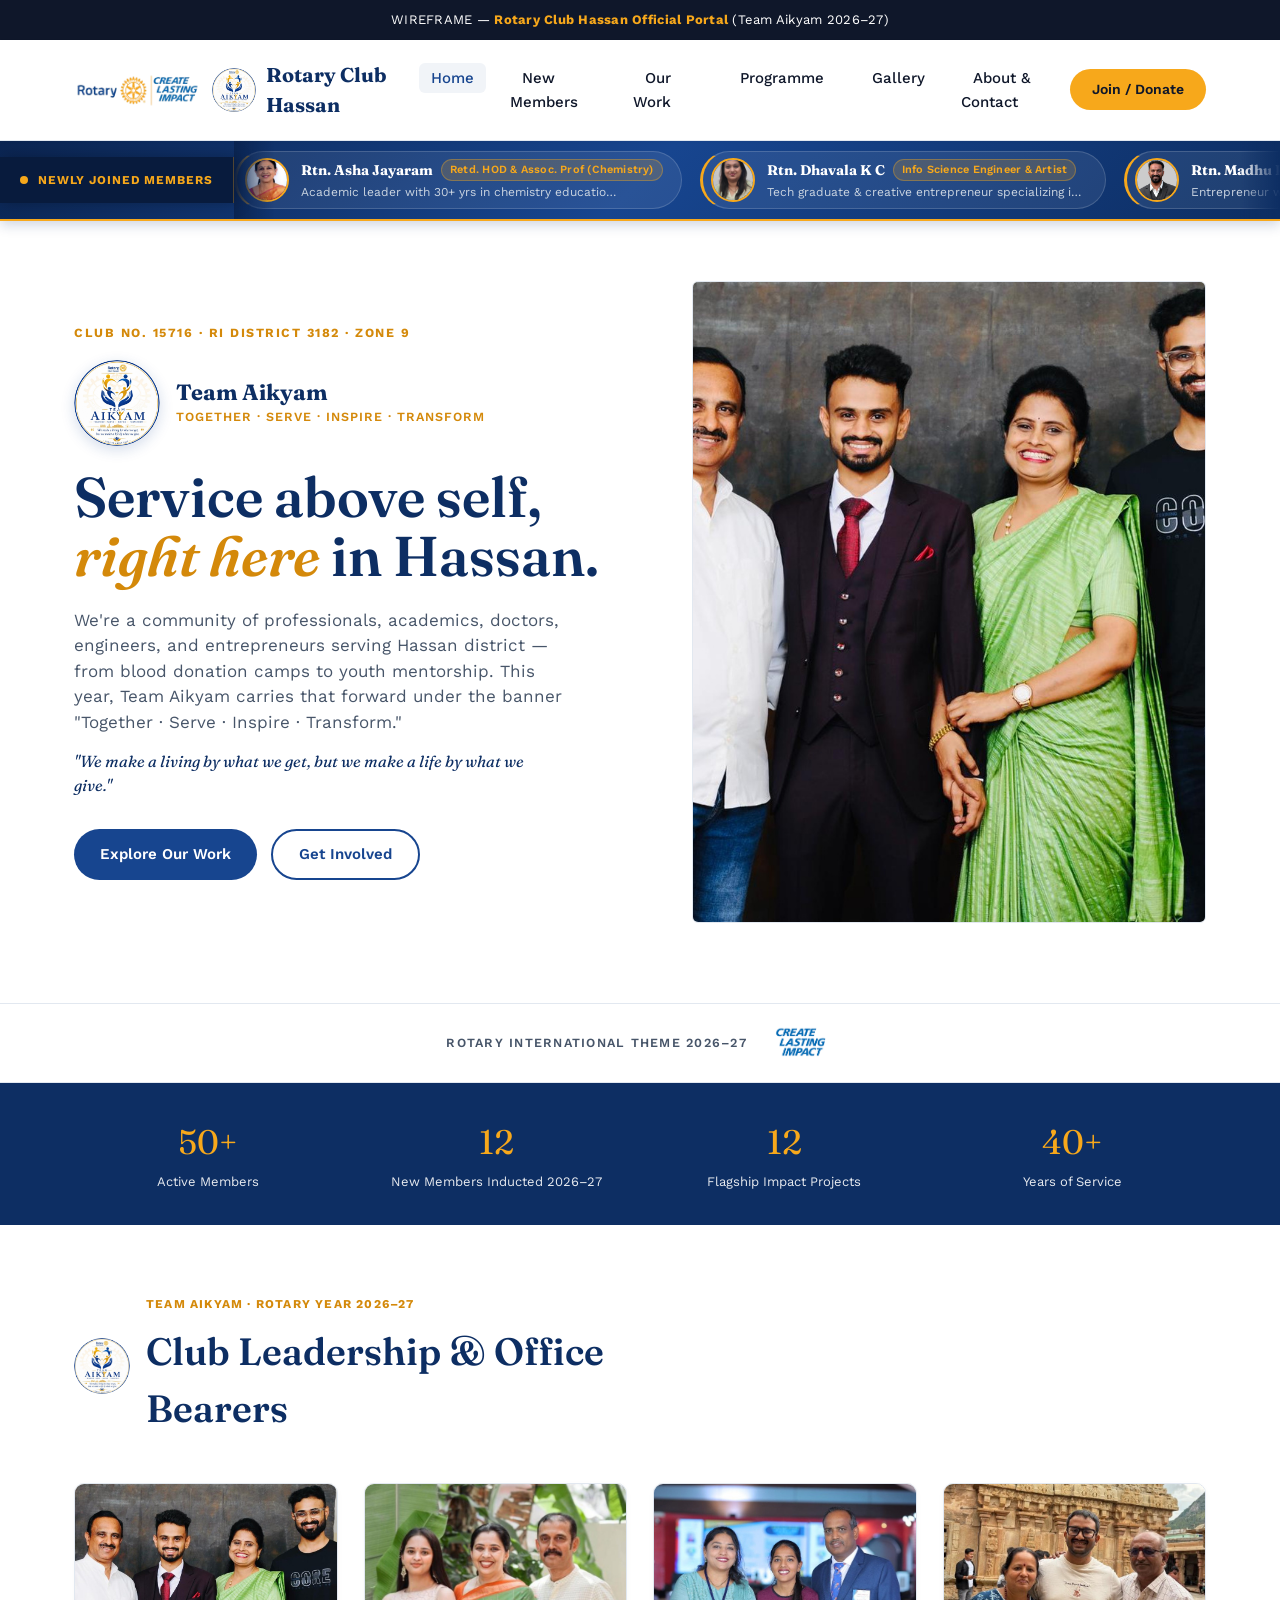
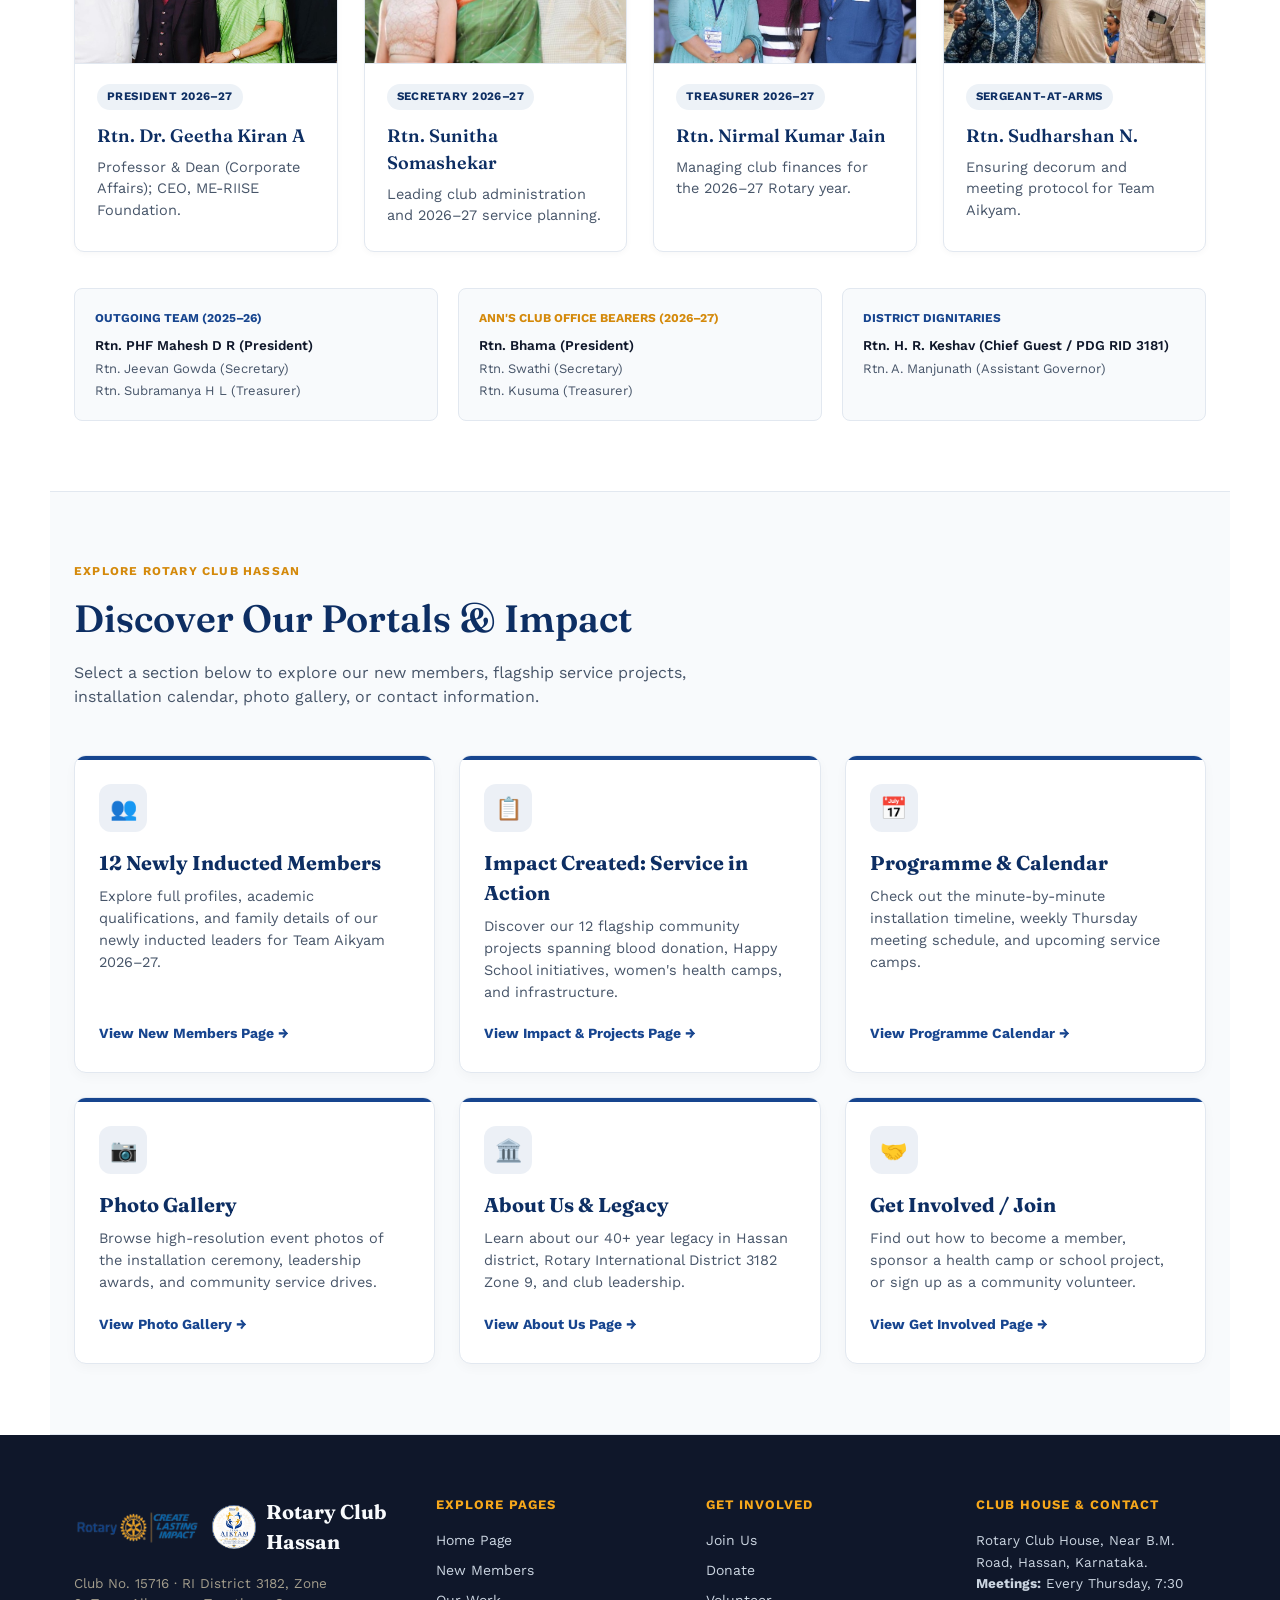
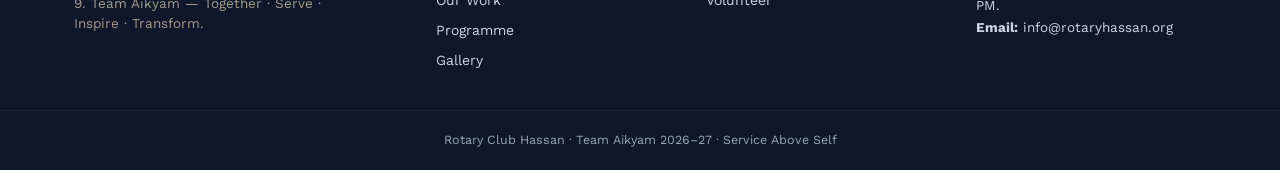
==== commit 54bf5c79: "2nd" ====
--- a/index.html
+++ b/index.html
@@ -3,453 +3,317 @@
 <head>
 <meta charset="UTF-8">
 <meta name="viewport" content="width=device-width, initial-scale=1.0">
-<title>Rotary Club of Hassan — Homepage Wireframe</title>
-<style>
-  @import url('https://fonts.googleapis.com/css2?family=Fraunces:ital,opsz,wght@0,9..144,400;0,9..144,600;0,9..144,700;1,9..144,500&family=Work+Sans:wght@400;500;600;700&display=swap');
-
-  :root {
-    --rotary-blue: #17458f;
-    --rotary-blue-dark: #0d2e63;
-    --rotary-gold: #f7a81b;
-    --rotary-gold-dark: #d4890a;
-    --cream: #ffffff;
-    --cream-deep: #f8fafc;
-    --ink: #0f172a;
-    --ink-soft: #475569;
-    --line: #e2e8f0;
-  }
-
-  * { box-sizing: border-box; margin: 0; padding: 0; }
-
-  body {
-    font-family: 'Work Sans', sans-serif;
-    background: #ffffff;
-    color: var(--ink);
-    line-height: 1.5;
-  }
-
-  h1, h2, h3, .display { font-family: 'Fraunces', serif; }
-
-  /* ---------- WIREFRAME NOTE BANNER ---------- */
-  .wf-note {
-    background: var(--ink);
-    color: #ffffff;
-    text-align: center;
-    padding: 10px 16px;
-    font-size: 13px;
-    letter-spacing: 0.02em;
-  }
-  .wf-note strong { color: var(--rotary-gold); }
-
-  /* ---------- PLACEHOLDER PHOTO BLOCKS ---------- */
-  .photo-block {
-    background:
-      repeating-linear-gradient(45deg, #f1f5f9 0, #f1f5f9 2px, #f8fafc 2px, #f8fafc 14px);
-    border: 1px solid var(--line);
-    display: flex;
-    align-items: center;
-    justify-content: center;
-    color: var(--rotary-blue-dark);
-    font-family: 'Work Sans', sans-serif;
-    font-weight: 600;
-    font-size: 13px;
-    text-align: center;
-    padding: 0;
-    border-radius: 6px;
-    overflow: hidden;
-    position: relative;
-  }
-  .photo-block img {
-    width: 100%;
-    height: 100%;
-    object-fit: cover;
-    object-position: center top;
-    display: block;
-    transition: transform 0.3s ease;
-  }
-  .work-card:hover .photo-block img {
-    transform: scale(1.04);
-  }
-
-  /* ---------- HEADER ---------- */
-  header {
-    background: #ffffff;
-    border-bottom: 1px solid var(--line);
-    position: sticky;
-    top: 0;
-    z-index: 50;
-    box-shadow: 0 1px 3px rgba(0, 0, 0, 0.03);
-  }
-  .nav-wrap {
-    max-width: 1180px;
-    margin: 0 auto;
-    padding: 18px 24px;
-    display: flex;
-    align-items: center;
-    justify-content: space-between;
-  }
-  .logo {
-    display: flex;
-    align-items: center;
-    gap: 10px;
-    font-family: 'Fraunces', serif;
-    font-weight: 700;
-    font-size: 20px;
-    color: var(--rotary-blue-dark);
-  }
-  .logo-wheel {
-    height: 64px;
-    width: auto;
-    flex-shrink: 0;
-  }
-  .logo-team {
-    width: 44px;
-    height: 44px;
-    border-radius: 50%;
-    flex-shrink: 0;
-  }
-  nav ul {
-    list-style: none;
-    display: flex;
-    gap: 28px;
-  }
-  nav a {
-    text-decoration: none;
-    color: var(--ink);
-    font-size: 15px;
-    font-weight: 500;
-    transition: color 0.2s ease;
-  }
-  nav a:hover {
-    color: var(--rotary-blue);
-  }
-  .btn-join {
-    background: var(--rotary-gold);
-    color: var(--ink);
-    padding: 10px 22px;
-    border-radius: 30px;
-    font-weight: 600;
-    font-size: 14px;
-    text-decoration: none;
-    white-space: nowrap;
-    transition: background 0.2s ease, transform 0.2s ease;
-  }
-  .btn-join:hover {
-    background: var(--rotary-gold-dark);
-    color: #ffffff;
-  }
-  @media (max-width: 860px) { nav ul { display: none; } }
-
-  /* ---------- HERO ---------- */
-  .hero {
-    max-width: 1180px;
-    margin: 0 auto;
-    padding: 60px 24px 80px;
-    display: grid;
-    grid-template-columns: 1.05fr 0.95fr;
-    gap: 50px;
-    align-items: center;
-  }
-  .hero-eyebrow {
-    color: var(--rotary-gold-dark);
-    font-weight: 700;
-    letter-spacing: 0.12em;
-    text-transform: uppercase;
-    font-size: 12.5px;
-    margin-bottom: 18px;
-  }
-  .hero h1 {
-    font-size: clamp(36px, 5vw, 56px);
-    line-height: 1.05;
-    color: var(--rotary-blue-dark);
-    font-weight: 600;
-  }
-  .hero h1 em { font-style: italic; color: var(--rotary-gold-dark); }
-  .hero p {
-    margin-top: 22px;
-    font-size: 17px;
-    color: var(--ink-soft);
-    max-width: 46ch;
-  }
-  .hero-ctas { margin-top: 32px; display: flex; gap: 14px; flex-wrap: wrap; }
-  .btn-primary {
-    background: var(--rotary-blue);
-    color: #fff;
-    padding: 14px 26px;
-    border-radius: 30px;
-    text-decoration: none;
-    font-weight: 600;
-    font-size: 15px;
-    transition: background 0.2s ease, transform 0.2s ease;
-  }
-  .btn-primary:hover {
-    background: var(--rotary-blue-dark);
-  }
-  .btn-secondary {
-    border: 2px solid var(--rotary-blue);
-    color: var(--rotary-blue);
-    padding: 12px 26px;
-    border-radius: 30px;
-    text-decoration: none;
-    font-weight: 600;
-    font-size: 15px;
-    transition: background 0.2s ease, color 0.2s ease;
-  }
-  .btn-secondary:hover {
-    background: var(--rotary-blue);
-    color: #ffffff;
-  }
-  .hero-photo { aspect-ratio: 4/5; }
-
-  /* stat strip under hero */
-  .stat-strip {
-    background: var(--rotary-blue-dark);
-    color: #ffffff;
-  }
-  .stat-strip-inner {
-    max-width: 1180px; margin: 0 auto; padding: 34px 24px;
-    display: grid; grid-template-columns: repeat(4,1fr); gap: 20px;
-    text-align: center;
-  }
-  .stat-strip .num {
-    font-family: 'Fraunces', serif; font-size: 34px; color: var(--rotary-gold);
-  }
-  .stat-strip .label { font-size: 13px; opacity: 0.9; margin-top: 4px; }
-  @media (max-width: 700px) { .stat-strip-inner { grid-template-columns: repeat(2,1fr); } }
-
-  /* ---------- SECTION SHELL ---------- */
-  section.block { max-width: 1180px; margin: 0 auto; padding: 90px 24px; }
-  .section-head { max-width: 640px; margin-bottom: 46px; }
-  .section-eyebrow {
-    color: var(--rotary-gold-dark); font-weight: 700; letter-spacing: 0.1em;
-    text-transform: uppercase; font-size: 12px; margin-bottom: 10px;
-  }
-  .section-head h2 { font-size: clamp(28px,3.4vw,38px); color: var(--rotary-blue-dark); font-weight: 600; }
-  .section-head p { margin-top: 14px; color: var(--ink-soft); font-size: 16px; }
-
-  /* ---------- OUR WORK GRID ---------- */
-  .work-grid {
-    display: grid; grid-template-columns: repeat(3, 1fr); gap: 26px;
-  }
-  .work-card {
-    background: #ffffff; border: 1px solid var(--line); border-radius: 10px; overflow: hidden;
-    cursor: pointer;
-    box-shadow: 0 2px 6px rgba(15, 23, 42, 0.03);
-    transition: transform 0.25s ease, box-shadow 0.25s ease, border-color 0.25s ease;
-  }
-  .work-card:hover {
-    transform: translateY(-6px);
-    box-shadow: 0 14px 28px rgba(23,69,143,0.12);
-    border-color: var(--rotary-blue);
-  }
-  .work-card:focus-visible {
-    outline: 2px solid var(--rotary-blue);
-    outline-offset: 2px;
-  }
-  .work-card .photo-block { height: 170px; border-radius: 0; border-left:none; border-right:none; border-top:none; }
-  .work-card-body { padding: 20px 22px 24px; display: flex; flex-direction: column; height: calc(100% - 170px); }
-  .work-card h3 { font-size: 18px; color: var(--rotary-blue-dark); font-weight: 600; margin-bottom: 8px; }
-  .work-card p { font-size: 14.5px; color: var(--ink-soft); flex: 1; }
-  .work-tag {
-    display: inline-block; background: #edf2f7; color: var(--rotary-blue-dark);
-    font-size: 11.5px; font-weight: 700; letter-spacing: 0.04em; text-transform: uppercase;
-    padding: 4px 10px; border-radius: 20px; margin-bottom: 12px; align-self: flex-start;
-  }
-  .card-footer-link {
-    display: flex; align-items: center; gap: 6px; margin-top: 14px;
-    font-size: 13px; font-weight: 700; color: var(--rotary-blue);
-    transition: color 0.2s ease, gap 0.2s ease;
-  }
-  .work-card:hover .card-footer-link {
-    color: var(--rotary-blue-dark); gap: 10px;
-  }
-  @media (max-width: 900px) { .work-grid { grid-template-columns: 1fr 1fr; } }
-  @media (max-width: 620px) { .work-grid { grid-template-columns: 1fr; } }
-
-  /* ---------- MODAL STYLES (3/4 SCREEN POPUP) ---------- */
-  .modal-backdrop {
-    position: fixed; top: 0; left: 0; width: 100vw; height: 100vh;
-    background: rgba(15, 23, 42, 0.65);
-    backdrop-filter: blur(6px); -webkit-backdrop-filter: blur(6px);
-    z-index: 9999; display: flex; align-items: center; justify-content: center;
-    padding: 24px; opacity: 0; visibility: hidden;
-    transition: opacity 0.3s ease, visibility 0.3s ease;
-  }
-  .modal-backdrop.active { opacity: 1; visibility: visible; }
-  .modal-card {
-    background: #ffffff; width: 75vw; max-width: 980px; height: 75vh; max-height: 750px;
-    border-radius: 16px; box-shadow: 0 25px 60px -15px rgba(15, 23, 42, 0.3);
-    display: flex; flex-direction: column; overflow: hidden;
-    transform: scale(0.92) translateY(20px);
-    transition: transform 0.3s cubic-bezier(0.16, 1, 0.3, 1);
-    position: relative; border: 1px solid var(--line);
-  }
-  .modal-backdrop.active .modal-card { transform: scale(1) translateY(0); }
-  .modal-header-bar {
-    background: #f8fafc; padding: 18px 26px; border-bottom: 1px solid var(--line);
-    display: flex; align-items: center; justify-content: space-between; flex-shrink: 0;
-  }
-  .modal-header-info { display: flex; align-items: center; gap: 12px; flex-wrap: wrap; }
-  .modal-close-btn {
-    background: #e2e8f0; border: none; width: 34px; height: 34px; border-radius: 50%;
-    display: flex; align-items: center; justify-content: center; font-size: 22px;
-    line-height: 1; cursor: pointer; color: var(--ink); transition: background 0.2s ease, transform 0.2s ease;
-  }
-  .modal-close-btn:hover { background: var(--rotary-gold); color: #0f172a; transform: rotate(90deg); }
-  .modal-scroll-content { padding: 28px; overflow-y: auto; flex: 1; }
-  .modal-grid { display: grid; grid-template-columns: 1.15fr 0.85fr; gap: 28px; }
-  @media (max-width: 820px) {
-    .modal-card { width: 92vw; height: 85vh; }
-    .modal-grid { grid-template-columns: 1fr; }
-  }
-  .modal-title {
-    font-family: 'Fraunces', serif; font-size: 26px; color: var(--rotary-blue-dark);
-    font-weight: 700; line-height: 1.25; margin-bottom: 10px;
-  }
-  .modal-date-badge {
-    display: inline-flex; align-items: center; gap: 6px; font-size: 12.5px;
-    font-weight: 600; color: var(--rotary-gold-dark); background: rgba(247, 168, 27, 0.12);
-    padding: 4px 12px; border-radius: 20px; margin-bottom: 16px;
-  }
-  .modal-description { font-size: 15px; color: var(--ink-soft); line-height: 1.6; margin-bottom: 20px; }
-  .modal-section-title {
-    font-size: 12.5px; text-transform: uppercase; letter-spacing: 0.08em;
-    font-weight: 700; color: var(--rotary-blue); margin-bottom: 10px;
-  }
-  .modal-outcomes-list { list-style: none; margin-bottom: 20px; }
-  .modal-outcomes-list li {
-    font-size: 14px; color: var(--ink); padding: 8px 12px; background: #f8fafc;
-    border-left: 3px solid var(--rotary-gold); border-radius: 4px; margin-bottom: 8px;
-    display: flex; align-items: flex-start; gap: 8px; border: 1px solid #edf2f7; border-left-width: 3px;
-  }
-  .modal-partner-box {
-    background: #f1f5f9; padding: 12px 16px; border-radius: 8px;
-    font-size: 13.5px; color: var(--ink-soft); border: 1px solid #e2e8f0;
-  }
-  .modal-partner-box strong { color: var(--rotary-blue-dark); }
-  .gallery-preview-container { display: flex; flex-direction: column; gap: 14px; }
-  .gallery-main-featured {
-    width: 100%; height: 210px; border-radius: 10px;
-    background: repeating-linear-gradient(45deg, #f1f5f9 0, #f1f5f9 2px, #f8fafc 2px, #f8fafc 14px);
-    border: 2px dashed var(--rotary-blue); display: flex; flex-direction: column;
-    align-items: center; justify-content: center; padding: 16px; text-align: center;
-    color: var(--rotary-blue-dark); transition: all 0.3s ease;
-  }
-  .gallery-main-featured .main-photo-title { font-weight: 700; font-size: 15px; margin-bottom: 4px; }
-  .gallery-main-featured .main-photo-desc { font-size: 12.5px; opacity: 0.85; }
-  .gallery-thumbs-grid { display: grid; grid-template-columns: repeat(4, 1fr); gap: 10px; }
-  .thumb-block {
-    aspect-ratio: 4/3; background: #f1f5f9; border: 1px dashed #cbd5e1;
-    border-radius: 6px; display: flex; align-items: center; justify-content: center;
-    font-size: 10.5px; font-weight: 600; text-align: center; padding: 4px;
-    color: var(--rotary-blue-dark); cursor: pointer; transition: all 0.2s ease;
-  }
-  .thumb-block:hover, .thumb-block.active {
-    background: var(--rotary-blue-dark); color: #ffffff; border-style: solid;
-  }
-
-  /* ---------- GET INVOLVED (3 paths) ---------- */
-  .involved { background: #f8fafc; border-top: 1px solid var(--line); border-bottom: 1px solid var(--line); }
-  .involved-grid {
-    display: grid; grid-template-columns: repeat(3,1fr); gap: 24px; margin-top: 10px;
-  }
-  .involved-card {
-    background: #ffffff; border-radius: 12px; padding: 30px 26px;
-    border: 1px solid var(--line); border-top: 4px solid var(--rotary-gold);
-    box-shadow: 0 4px 12px rgba(15, 23, 42, 0.03);
-  }
-  .involved-card.member { border-top-color: var(--rotary-blue); }
-  .involved-card.donor { border-top-color: var(--rotary-gold); }
-  .involved-card.public { border-top-color: #059669; }
-  .involved-card h3 { font-size: 19px; color: var(--rotary-blue-dark); margin-bottom: 10px; }
-  .involved-card p { font-size: 14.5px; color: var(--ink-soft); margin-bottom: 18px; }
-  .involved-card a { font-weight: 700; color: var(--rotary-blue); text-decoration: none; font-size: 14px; }
-  @media (max-width: 860px) { .involved-grid { grid-template-columns: 1fr; } }
-
-  /* ---------- EVENTS ---------- */
-  .events-list { display: flex; flex-direction: column; gap: 0; border-top: 1px solid var(--line); }
-  .event-row {
-    display: grid; grid-template-columns: 90px 1fr auto; gap: 24px; align-items: center;
-    padding: 22px 0; border-bottom: 1px solid var(--line);
-  }
-  .event-date {
-    background: var(--rotary-blue-dark); color: #ffffff; border-radius: 8px;
-    text-align: center; padding: 10px 6px; font-family: 'Fraunces', serif;
-  }
-  .event-date .d { font-size: 22px; font-weight: 700; }
-  .event-date .m { font-size: 11px; text-transform: uppercase; letter-spacing: 0.06em; }
-  .event-row h4 { font-size: 16.5px; color: var(--rotary-blue-dark); margin-bottom: 4px; }
-  .event-row p { font-size: 13.5px; color: var(--ink-soft); }
-  .event-row .btn-secondary { padding: 8px 18px; font-size: 13px; }
-  @media (max-width: 620px) { .event-row { grid-template-columns: 60px 1fr; } .event-row .btn-secondary { display:none; } }
-
-  /* ---------- GALLERY ---------- */
-  .gallery-grid {
-    display: grid; grid-template-columns: repeat(4, 1fr); grid-auto-rows: 130px; gap: 14px;
-  }
-  .gallery-grid .photo-block:nth-child(1) { grid-column: span 2; grid-row: span 2; }
-  .gallery-grid .photo-block:nth-child(6) { grid-column: span 2; }
-  @media (max-width: 700px) { .gallery-grid { grid-template-columns: repeat(2,1fr); } .gallery-grid .photo-block:nth-child(1){grid-column:span 2;grid-row:span 1;} }
-
-  /* ---------- TESTIMONIAL / VOICE ---------- */
-  .voice { background: var(--rotary-blue-dark); color: #ffffff; }
-  .voice-inner {
-    max-width: 780px; margin: 0 auto; padding: 90px 24px; text-align: center;
-  }
-  .voice-inner .photo-block {
-    width: 84px; height: 84px; border-radius: 50%; margin: 0 auto 26px;
-    border-color: var(--rotary-gold); font-size: 10px; background: #ffffff; color: var(--rotary-blue-dark);
-  }
-  .voice-inner blockquote {
-    font-family: 'Fraunces', serif; font-style: italic; font-size: clamp(20px,2.6vw,28px);
-    line-height: 1.4; font-weight: 500;
-  }
-  .voice-inner cite { display: block; margin-top: 20px; font-style: normal; color: var(--rotary-gold); font-size: 14px; font-weight: 600; }
-
-  /* ---------- FOOTER ---------- */
-  footer { background: #0f172a; color: #f8fafc; }
-  .footer-inner {
-    max-width: 1180px; margin: 0 auto; padding: 60px 24px 30px;
-    display: grid; grid-template-columns: 1.4fr 1fr 1fr 1fr; gap: 40px;
-  }
-  footer h4 { color: var(--rotary-gold); font-size: 13px; text-transform: uppercase; letter-spacing: 0.08em; margin-bottom: 16px; }
-  footer ul { list-style: none; }
-  footer li { margin-bottom: 9px; font-size: 14px; color: #cbd5e1; }
-  footer a { color: #cbd5e1; text-decoration: none; transition: color 0.2s ease; }
-  footer a:hover { color: #ffffff; }
-  .footer-bottom {
-    border-top: 1px solid #1e293b; text-align: center; padding: 20px; font-size: 12.5px; color: #94a3b8;
-  }
-  @media (max-width: 800px) { .footer-inner { grid-template-columns: 1fr 1fr; } }
-</style>
+<title>Rotary Club of Hassan — Team Aikyam 2026–27</title>
+<link rel="stylesheet" href="assets/css/style.css">
 </head>
 <body>
 
-<div class="wf-note">WIREFRAME — this is a <strong>layout &amp; structure mock</strong>, not final visuals. Dashed boxes = where real Rotary photos go once you shoot them.</div>
+<div class="wf-note">WIREFRAME — <strong>Rotary Club Hassan Official Portal</strong> (Team Aikyam 2026–27)</div>
 
 <!-- HEADER -->
 <header>
   <div class="nav-wrap">
-    <div class="logo">
+    <a href="index.html" class="logo">
       <img class="logo-wheel" src="assets/rotary-logo.png" alt="Rotary">
       <img class="logo-team" src="assets/team-aikyam-emblem.jpeg" alt="Team Aikyam">
       Rotary Club Hassan
-    </div>
+    </a>
     <nav>
       <ul>
-        <li><a href="#work">Our Work</a></li>
-        <li><a href="#members">New Members</a></li>
-        <li><a href="#leadership">Leadership</a></li>
-        <li><a href="#events">Programme</a></li>
-        <li><a href="#gallery">Gallery</a></li>
-        <li><a href="#about">About &amp; Contact</a></li>
+        <li><a href="index.html" class="active">Home</a></li>
+        <li><a href="members.html">New Members</a></li>
+        <li><a href="work.html">Our Work</a></li>
+        <li><a href="events.html">Programme</a></li>
+        <li><a href="gallery.html">Gallery</a></li>
+        <li><a href="about.html">About &amp; Contact</a></li>
       </ul>
     </nav>
-    <a class="btn-join" href="#involved">Join / Donate</a>
+    <a class="btn-join" href="about.html#involved">Join / Donate</a>
   </div>
 </header>
 
-<!-- HERO -->
+<!-- HORIZONTAL ROLLING BANNER (NEWLY JOINED MEMBERS) -->
+<section class="rolling-members-section" aria-label="Newly Joined Members Rolling Banner">
+  <div class="rolling-banner-container">
+    <div class="rolling-banner-badge">
+      <span class="badge-dot"></span>
+      <span class="badge-text-full">NEWLY JOINED MEMBERS</span>
+      <span class="badge-text-short">NEW MEMBERS</span>
+    </div>
+    <div class="rolling-banner-track-wrapper">
+      <div class="rolling-banner-track">
+        <!-- FIRST SET OF 12 MEMBERS -->
+        <div class="member-pill-card" data-member-id="1" tabindex="0" role="button" aria-label="Rtn. Asha Jayaram profile">
+          <img class="member-avatar" src="assets/members/asha_jayaram.jpg" alt="Rtn. Asha Jayaram">
+          <div class="member-pill-info">
+            <div class="member-pill-top">
+              <span class="member-pill-name">Rtn. Asha Jayaram</span>
+              <span class="member-pill-occupation">Retd. HOD &amp; Assoc. Prof (Chemistry)</span>
+            </div>
+            <span class="member-pill-brief">Academic leader with 30+ yrs in chemistry education, NSS &amp; institutional mentoring.</span>
+          </div>
+        </div>
+
+        <div class="member-pill-card" data-member-id="2" tabindex="0" role="button" aria-label="Rtn. Dhavala K C profile">
+          <img class="member-avatar" src="assets/members/dhavala_kc.jpg" alt="Rtn. Dhavala K C">
+          <div class="member-pill-info">
+            <div class="member-pill-top">
+              <span class="member-pill-name">Rtn. Dhavala K C</span>
+              <span class="member-pill-occupation">Info Science Engineer &amp; Artist</span>
+            </div>
+            <span class="member-pill-brief">Tech graduate &amp; creative entrepreneur specializing in traditional Tanjore art &amp; baking.</span>
+          </div>
+        </div>
+
+        <div class="member-pill-card" data-member-id="3" tabindex="0" role="button" aria-label="Rtn. Madhu Kumar profile">
+          <img class="member-avatar" src="assets/members/madhu_kumar.jpg" alt="Rtn. Madhu Kumar">
+          <div class="member-pill-info">
+            <div class="member-pill-top">
+              <span class="member-pill-name">Rtn. Madhu Kumar</span>
+              <span class="member-pill-occupation">Director, BharatOne Services</span>
+            </div>
+            <span class="member-pill-brief">Entrepreneur with 10+ yrs leading digital citizen services &amp; e-governance in Karnataka.</span>
+          </div>
+        </div>
+
+        <div class="member-pill-card" data-member-id="4" tabindex="0" role="button" aria-label="Rtn. Dr. Mohana Lakshmi J profile">
+          <img class="member-avatar" src="assets/members/mohana_lakshmi.jpg" alt="Rtn. Dr. Mohana Lakshmi J">
+          <div class="member-pill-info">
+            <div class="member-pill-top">
+              <span class="member-pill-name">Rtn. Dr. Mohana Lakshmi J</span>
+              <span class="member-pill-occupation">Assoc. Prof, MCE Hassan &amp; Startup COO</span>
+            </div>
+            <span class="member-pill-brief">COO of ME-RIISE Foundation advancing engineering innovation &amp; tech startup incubation.</span>
+          </div>
+        </div>
+
+        <div class="member-pill-card" data-member-id="5" tabindex="0" role="button" aria-label="Rtn. Er. Muralidhara H R profile">
+          <img class="member-avatar" src="assets/members/muralidhara_hr.jpg" alt="Rtn. Er. Muralidhara H R">
+          <div class="member-pill-info">
+            <div class="member-pill-top">
+              <span class="member-pill-name">Rtn. Er. Muralidhara H R</span>
+              <span class="member-pill-occupation">Executive Engineer, Yettinahole Project</span>
+            </div>
+            <span class="member-pill-brief">Balekundri Awardee civil engineer leading drinking water &amp; infrastructure projects.</span>
+          </div>
+        </div>
+
+        <div class="member-pill-card" data-member-id="6" tabindex="0" role="button" aria-label="Rtn. Dr. Nancy Paul profile">
+          <img class="member-avatar" src="assets/members/nancy_paul.jpg" alt="Rtn. Dr. Nancy Paul">
+          <div class="member-pill-info">
+            <div class="member-pill-top">
+              <span class="member-pill-name">Rtn. Dr. Nancy Paul</span>
+              <span class="member-pill-occupation">Consultant Gynaecologist &amp; Surgeon</span>
+            </div>
+            <span class="member-pill-brief">Asst. Professor at HIMS Hassan &amp; fertility specialist dedicated to women's healthcare.</span>
+          </div>
+        </div>
+
+        <div class="member-pill-card" data-member-id="7" tabindex="0" role="button" aria-label="Rtn. Dr. Nanditha B R profile">
+          <img class="member-avatar" src="assets/members/nanditha_br.png" alt="Rtn. Dr. Nanditha B R">
+          <div class="member-pill-info">
+            <div class="member-pill-top">
+              <span class="member-pill-name">Rtn. Dr. Nanditha B R</span>
+              <span class="member-pill-occupation">Dean (Academic Affairs) &amp; Professor</span>
+            </div>
+            <span class="member-pill-brief">Academic administrator &amp; Info Science Professor shaping engineering research &amp; curriculum.</span>
+          </div>
+        </div>
+
+        <div class="member-pill-card" data-member-id="8" tabindex="0" role="button" aria-label="Rtn. Prathima profile">
+          <img class="member-avatar" src="assets/members/prathima.jpg" alt="Rtn. Prathima">
+          <div class="member-pill-info">
+            <div class="member-pill-top">
+              <span class="member-pill-name">Rtn. Prathima</span>
+              <span class="member-pill-occupation">Software Engineer &amp; Entrepreneur</span>
+            </div>
+            <span class="member-pill-brief">Software engineering professional passionate about technology innovation &amp; social service.</span>
+          </div>
+        </div>
+
+        <div class="member-pill-card" data-member-id="9" tabindex="0" role="button" aria-label="Rtn. Rashma N. profile">
+          <img class="member-avatar" src="assets/members/rashma_n.jpg" alt="Rtn. Rashma N.">
+          <div class="member-pill-info">
+            <div class="member-pill-top">
+              <span class="member-pill-name">Rtn. Rashma N.</span>
+              <span class="member-pill-occupation">Founder, Agile Pro Clinic &amp; IT Leader</span>
+            </div>
+            <span class="member-pill-brief">IT leader with 18+ yrs experience guiding Agile transformations &amp; executive mentoring.</span>
+          </div>
+        </div>
+
+        <div class="member-pill-card" data-member-id="10" tabindex="0" role="button" aria-label="Rtn. Sheela H S profile">
+          <img class="member-avatar" src="assets/members/sheela_hs.jpg" alt="Rtn. Sheela H S">
+          <div class="member-pill-info">
+            <div class="member-pill-top">
+              <span class="member-pill-name">Rtn. Sheela H S</span>
+              <span class="member-pill-occupation">Yoga &amp; Wellness Advocate</span>
+            </div>
+            <span class="member-pill-brief">Former Rotary Anns President &amp; wellness advocate promoting community health outreach.</span>
+          </div>
+        </div>
+
+        <div class="member-pill-card" data-member-id="11" tabindex="0" role="button" aria-label="Rtn. Thanushree profile">
+          <img class="member-avatar" src="assets/members/thanushree.jpg" alt="Rtn. Thanushree">
+          <div class="member-pill-info">
+            <div class="member-pill-top">
+              <span class="member-pill-name">Rtn. Thanushree</span>
+              <span class="member-pill-occupation">Structural Engineer (M.Tech)</span>
+            </div>
+            <span class="member-pill-brief">Civil &amp; structural engineering expert with expertise in structural analysis &amp; design.</span>
+          </div>
+        </div>
+
+        <div class="member-pill-card" data-member-id="12" tabindex="0" role="button" aria-label="Rtn. Thanvii H M profile">
+          <img class="member-avatar" src="assets/members/thanvii_hm.jpg" alt="Rtn. Thanvii H M">
+          <div class="member-pill-info">
+            <div class="member-pill-top">
+              <span class="member-pill-name">Rtn. Thanvii H M</span>
+              <span class="member-pill-occupation">Business Executive &amp; Entrepreneur</span>
+            </div>
+            <span class="member-pill-brief">Dynamic business executive actively leading civic enterprise &amp; community service.</span>
+          </div>
+        </div>
+
+        <!-- DUPLICATE SET OF 12 MEMBERS FOR SEAMLESS INFINITE LOOP -->
+        <div class="member-pill-card" data-member-id="1" tabindex="-1" aria-hidden="true">
+          <img class="member-avatar" src="assets/members/asha_jayaram.jpg" alt="Rtn. Asha Jayaram">
+          <div class="member-pill-info">
+            <div class="member-pill-top">
+              <span class="member-pill-name">Rtn. Asha Jayaram</span>
+              <span class="member-pill-occupation">Retd. HOD &amp; Assoc. Prof (Chemistry)</span>
+            </div>
+            <span class="member-pill-brief">Academic leader with 30+ yrs in chemistry education, NSS &amp; institutional mentoring.</span>
+          </div>
+        </div>
+
+        <div class="member-pill-card" data-member-id="2" tabindex="-1" aria-hidden="true">
+          <img class="member-avatar" src="assets/members/dhavala_kc.jpg" alt="Rtn. Dhavala K C">
+          <div class="member-pill-info">
+            <div class="member-pill-top">
+              <span class="member-pill-name">Rtn. Dhavala K C</span>
+              <span class="member-pill-occupation">Info Science Engineer &amp; Artist</span>
+            </div>
+            <span class="member-pill-brief">Tech graduate &amp; creative entrepreneur specializing in traditional Tanjore art &amp; baking.</span>
+          </div>
+        </div>
+
+        <div class="member-pill-card" data-member-id="3" tabindex="-1" aria-hidden="true">
+          <img class="member-avatar" src="assets/members/madhu_kumar.jpg" alt="Rtn. Madhu Kumar">
+          <div class="member-pill-info">
+            <div class="member-pill-top">
+              <span class="member-pill-name">Rtn. Madhu Kumar</span>
+              <span class="member-pill-occupation">Director, BharatOne Services</span>
+            </div>
+            <span class="member-pill-brief">Entrepreneur with 10+ yrs leading digital citizen services &amp; e-governance in Karnataka.</span>
+          </div>
+        </div>
+
+        <div class="member-pill-card" data-member-id="4" tabindex="-1" aria-hidden="true">
+          <img class="member-avatar" src="assets/members/mohana_lakshmi.jpg" alt="Rtn. Dr. Mohana Lakshmi J">
+          <div class="member-pill-info">
+            <div class="member-pill-top">
+              <span class="member-pill-name">Rtn. Dr. Mohana Lakshmi J</span>
+              <span class="member-pill-occupation">Assoc. Prof, MCE Hassan &amp; Startup COO</span>
+            </div>
+            <span class="member-pill-brief">COO of ME-RIISE Foundation advancing engineering innovation &amp; tech startup incubation.</span>
+          </div>
+        </div>
+
+        <div class="member-pill-card" data-member-id="5" tabindex="-1" aria-hidden="true">
+          <img class="member-avatar" src="assets/members/muralidhara_hr.jpg" alt="Rtn. Er. Muralidhara H R">
+          <div class="member-pill-info">
+            <div class="member-pill-top">
+              <span class="member-pill-name">Rtn. Er. Muralidhara H R</span>
+              <span class="member-pill-occupation">Executive Engineer, Yettinahole Project</span>
+            </div>
+            <span class="member-pill-brief">Balekundri Awardee civil engineer leading drinking water &amp; infrastructure projects.</span>
+          </div>
+        </div>
+
+        <div class="member-pill-card" data-member-id="6" tabindex="-1" aria-hidden="true">
+          <img class="member-avatar" src="assets/members/nancy_paul.jpg" alt="Rtn. Dr. Nancy Paul">
+          <div class="member-pill-info">
+            <div class="member-pill-top">
+              <span class="member-pill-name">Rtn. Dr. Nancy Paul</span>
+              <span class="member-pill-occupation">Consultant Gynaecologist &amp; Surgeon</span>
+            </div>
+            <span class="member-pill-brief">Asst. Professor at HIMS Hassan &amp; fertility specialist dedicated to women's healthcare.</span>
+          </div>
+        </div>
+
+        <div class="member-pill-card" data-member-id="7" tabindex="-1" aria-hidden="true">
+          <img class="member-avatar" src="assets/members/nanditha_br.png" alt="Rtn. Dr. Nanditha B R">
+          <div class="member-pill-info">
+            <div class="member-pill-top">
+              <span class="member-pill-name">Rtn. Dr. Nanditha B R</span>
+              <span class="member-pill-occupation">Dean (Academic Affairs) &amp; Professor</span>
+            </div>
+            <span class="member-pill-brief">Academic administrator &amp; Info Science Professor shaping engineering research &amp; curriculum.</span>
+          </div>
+        </div>
+
+        <div class="member-pill-card" data-member-id="8" tabindex="-1" aria-hidden="true">
+          <img class="member-avatar" src="assets/members/prathima.jpg" alt="Rtn. Prathima">
+          <div class="member-pill-info">
+            <div class="member-pill-top">
+              <span class="member-pill-name">Rtn. Prathima</span>
+              <span class="member-pill-occupation">Software Engineer &amp; Entrepreneur</span>
+            </div>
+            <span class="member-pill-brief">Software engineering professional passionate about technology innovation &amp; social service.</span>
+          </div>
+        </div>
+
+        <div class="member-pill-card" data-member-id="9" tabindex="-1" aria-hidden="true">
+          <img class="member-avatar" src="assets/members/rashma_n.jpg" alt="Rtn. Rashma N.">
+          <div class="member-pill-info">
+            <div class="member-pill-top">
+              <span class="member-pill-name">Rtn. Rashma N.</span>
+              <span class="member-pill-occupation">Founder, Agile Pro Clinic &amp; IT Leader</span>
+            </div>
+            <span class="member-pill-brief">IT leader with 18+ yrs experience guiding Agile transformations &amp; executive mentoring.</span>
+          </div>
+        </div>
+
+        <div class="member-pill-card" data-member-id="10" tabindex="-1" aria-hidden="true">
+          <img class="member-avatar" src="assets/members/sheela_hs.jpg" alt="Rtn. Sheela H S">
+          <div class="member-pill-info">
+            <div class="member-pill-top">
+              <span class="member-pill-name">Rtn. Sheela H S</span>
+              <span class="member-pill-occupation">Yoga &amp; Wellness Advocate</span>
+            </div>
+            <span class="member-pill-brief">Former Rotary Anns President &amp; wellness advocate promoting community health outreach.</span>
+          </div>
+        </div>
+
+        <div class="member-pill-card" data-member-id="11" tabindex="-1" aria-hidden="true">
+          <img class="member-avatar" src="assets/members/thanushree.jpg" alt="Rtn. Thanushree">
+          <div class="member-pill-info">
+            <div class="member-pill-top">
+              <span class="member-pill-name">Rtn. Thanushree</span>
+              <span class="member-pill-occupation">Structural Engineer (M.Tech)</span>
+            </div>
+            <span class="member-pill-brief">Civil &amp; structural engineering expert with expertise in structural analysis &amp; design.</span>
+          </div>
+        </div>
+
+        <div class="member-pill-card" data-member-id="12" tabindex="-1" aria-hidden="true">
+          <img class="member-avatar" src="assets/members/thanvii_hm.jpg" alt="Rtn. Thanvii H M">
+          <div class="member-pill-info">
+            <div class="member-pill-top">
+              <span class="member-pill-name">Rtn. Thanvii H M</span>
+              <span class="member-pill-occupation">Business Executive &amp; Entrepreneur</span>
+            </div>
+            <span class="member-pill-brief">Dynamic business executive actively leading civic enterprise &amp; community service.</span>
+          </div>
+        </div>
+
+      </div>
+    </div>
+  </div>
+</section>
+
+<!-- HERO SECTION -->
 <div class="hero">
   <div>
     <div class="hero-eyebrow">Club No. 15716 · RI District 3182 · Zone 9</div>
@@ -461,11 +325,11 @@
       </div>
     </div>
     <h1>Service above self, <em>right here</em> in Hassan.</h1>
-    <p>We're a community of professionals, academics, and entrepreneurs serving Hassan district — from blood donation camps to youth mentorship. This year, Team Aikyam carries that forward under the banner "Together · Serve · Inspire · Transform."</p>
+    <p>We're a community of professionals, academics, doctors, engineers, and entrepreneurs serving Hassan district — from blood donation camps to youth mentorship. This year, Team Aikyam carries that forward under the banner "Together · Serve · Inspire · Transform."</p>
     <p style="margin-top:14px; font-style:italic; color:var(--rotary-blue-dark); font-family:'Fraunces',serif; font-size:16px;">"We make a living by what we get, but we make a life by what we give."</p>
     <div class="hero-ctas">
-      <a class="btn-primary" href="#work">See Our Work</a>
-      <a class="btn-secondary" href="#involved">Get Involved</a>
+      <a class="btn-primary" href="work.html">Explore Our Work</a>
+      <a class="btn-secondary" href="about.html#involved">Get Involved</a>
     </div>
   </div>
   <div class="photo-block hero-photo">
@@ -486,12 +350,12 @@
   <div class="stat-strip-inner">
     <div><div class="num">50+</div><div class="label">Active Members</div></div>
     <div><div class="num">12</div><div class="label">New Members Inducted 2026–27</div></div>
-    <div><div class="num">12</div><div class="label">Service Initiatives Planned</div></div>
+    <div><div class="num">12</div><div class="label">Flagship Impact Projects</div></div>
     <div><div class="num">40+</div><div class="label">Years of Service</div></div>
   </div>
 </div>
 
-<!-- LEADERSHIP -->
+<!-- LEADERSHIP SECTION -->
 <section class="block" id="leadership">
   <div class="section-head" style="display:flex; align-items:center; gap:16px;">
     <img src="assets/team-aikyam-emblem.jpeg" alt="Team Aikyam" style="width:56px; height:56px; border-radius:50%; flex-shrink:0;">
@@ -544,7 +408,7 @@
   </div>
 
   <!-- LEADERSHIP COLLABORATORS & ANNS CLUB -->
-  <!-- <div style="margin-top:36px; display:grid; grid-template-columns: 1fr 1fr 1fr; gap:20px;">
+  <div style="margin-top:36px; display:grid; grid-template-columns: 1fr 1fr 1fr; gap:20px;">
     <div style="background:#f8fafc; padding:20px; border-radius:8px; border:1px solid var(--line);">
       <div style="font-size:12px; font-weight:700; text-transform:uppercase; color:var(--rotary-blue); margin-bottom:8px;">Outgoing Team (2025–26)</div>
       <p style="font-size:13.5px; color:var(--ink); font-weight:600; margin-bottom:4px;">Rtn. PHF Mahesh D R (President)</p>
@@ -563,483 +427,78 @@
       <p style="font-size:13px; color:var(--ink-soft);">Rtn. A. Manjunath (Assistant Governor)</p>
     </div>
   </div>
-</section> -->
-
-<!-- INDUCTED NEW MEMBERS SHOWCASE (12 MEMBERS) -->
-<!-- <section class="block" id="members" style="background:#f8fafc; border-top:1px solid var(--line); border-bottom:1px solid var(--line);">
+</section>
+
+<!-- EXPLORE SUB-PAGES HUB SECTION -->
+<section class="block" style="background:#f8fafc; border-top:1px solid var(--line); border-bottom:1px solid var(--line);">
   <div class="section-head">
-    <div class="section-eyebrow">Welcome to the Rotary Family · Team Aikyam 2026–27</div>
-    <h2>12 Newly Inducted Members</h2>
-    <p>Distinguished leaders, academics, doctors, engineers, and entrepreneurs inducted into Rotary Club Hassan during the Installation Ceremony on July 9, 2026. Click any member card to view detailed professional &amp; family background.</p>
-  </div>
-  <div class="work-grid">
-    <div class="work-card" data-member-id="1" tabindex="0" role="button" aria-haspopup="dialog" aria-label="Rtn. Asha Jayaram profile">
-      <div class="photo-block">
-        <img src="assets/members/asha_jayaram.jpg" alt="Rtn. Asha Jayaram">
-      </div>
-      <div class="work-card-body">
-        <span class="work-tag">Chemistry &amp; Education</span>
-        <h3>Rtn. Asha Jayaram</h3>
-        <p>Retd. Associate Professor &amp; HOD of Chemistry, AV Kanthamma College, Hassan.</p>
-        <div class="card-footer-link"><span>View Full Profile</span> <svg width="14" height="14" viewBox="0 0 24 24" fill="none" stroke="currentColor" stroke-width="2.5"><path d="M5 12h14M12 5l7 7-7 7"/></svg></div>
-      </div>
-    </div>
-    <div class="work-card" data-member-id="2" tabindex="0" role="button" aria-haspopup="dialog" aria-label="Rtn. Dhavala K C profile">
-      <div class="photo-block">
-        <img src="assets/members/dhavala_kc.jpg" alt="Rtn. Dhavala K C">
-      </div>
-      <div class="work-card-body">
-        <span class="work-tag">Information Science &amp; Arts</span>
-        <h3>Rtn. Dhavala K C</h3>
-        <p>Information Science Engineer, homemaker, Tanjore painting artist &amp; culinary enthusiast.</p>
-        <div class="card-footer-link"><span>View Full Profile</span> <svg width="14" height="14" viewBox="0 0 24 24" fill="none" stroke="currentColor" stroke-width="2.5"><path d="M5 12h14M12 5l7 7-7 7"/></svg></div>
-      </div>
-    </div>
-    <div class="work-card" data-member-id="3" tabindex="0" role="button" aria-haspopup="dialog" aria-label="Rtn. Madhu Kumar profile">
-      <div class="photo-block">
-        <img src="assets/members/madhu_kumar.jpg" alt="Rtn. Madhu Kumar">
-      </div>
-      <div class="work-card-body">
-        <span class="work-tag">Business &amp; E-Governance</span>
-        <h3>Rtn. Madhu Kumar</h3>
-        <p>Director of BharatOne Services &amp; Affiliates, leading digital citizen services &amp; e-governance.</p>
-        <div class="card-footer-link"><span>View Full Profile</span> <svg width="14" height="14" viewBox="0 0 24 24" fill="none" stroke="currentColor" stroke-width="2.5"><path d="M5 12h14M12 5l7 7-7 7"/></svg></div>
-      </div>
-    </div>
-    <div class="work-card" data-member-id="4" tabindex="0" role="button" aria-haspopup="dialog" aria-label="Rtn. Dr. Mohana Lakshmi J profile">
-      <div class="photo-block">
-        <img src="assets/members/mohana_lakshmi.jpg" alt="Rtn. Dr. Mohana Lakshmi J">
-      </div>
-      <div class="work-card-body">
-        <span class="work-tag">Engineering &amp; Innovation</span>
-        <h3>Rtn. Dr. Mohana Lakshmi J</h3>
-        <p>Assoc. Prof at MCE Hassan, COO ME-RIISE Foundation &amp; Startup Co-founder.</p>
-        <div class="card-footer-link"><span>View Full Profile</span> <svg width="14" height="14" viewBox="0 0 24 24" fill="none" stroke="currentColor" stroke-width="2.5"><path d="M5 12h14M12 5l7 7-7 7"/></svg></div>
-      </div>
-    </div>
-    <div class="work-card" data-member-id="5" tabindex="0" role="button" aria-haspopup="dialog" aria-label="Rtn. Er. Muralidhara H R profile">
-      <div class="photo-block">
-        <img src="assets/members/muralidhara_hr.jpg" alt="Rtn. Er. Muralidhara H R">
-      </div>
-      <div class="work-card-body">
-        <span class="work-tag">Civil Engineering &amp; Infra</span>
-        <h3>Rtn. Er. Muralidhara H R</h3>
-        <p>Executive Engineer, Yettinahole Drinking Water Project; Balekundri Award Recipient.</p>
-        <div class="card-footer-link"><span>View Full Profile</span> <svg width="14" height="14" viewBox="0 0 24 24" fill="none" stroke="currentColor" stroke-width="2.5"><path d="M5 12h14M12 5l7 7-7 7"/></svg></div>
-      </div>
-    </div>
-    <div class="work-card" data-member-id="6" tabindex="0" role="button" aria-haspopup="dialog" aria-label="Rtn. Dr. Nancy Paul profile">
-      <div class="photo-block">
-        <img src="assets/members/nancy_paul.jpg" alt="Rtn. Dr. Nancy Paul">
-      </div>
-      <div class="work-card-body">
-        <span class="work-tag">Medicine &amp; Women's Health</span>
-        <h3>Rtn. Dr. Nancy Paul</h3>
-        <p>Consultant Gynaecologist &amp; Laparoscopic Surgeon (HIMS &amp; CSI Redfern Hospital).</p>
-        <div class="card-footer-link"><span>View Full Profile</span> <svg width="14" height="14" viewBox="0 0 24 24" fill="none" stroke="currentColor" stroke-width="2.5"><path d="M5 12h14M12 5l7 7-7 7"/></svg></div>
-      </div>
-    </div>
-    <div class="work-card" data-member-id="7" tabindex="0" role="button" aria-haspopup="dialog" aria-label="Rtn. Dr. Nanditha B R profile">
-      <div class="photo-block">
-        <img src="assets/members/nanditha_br.png" alt="Rtn. Dr. Nanditha B R">
-      </div>
-      <div class="work-card-body">
-        <span class="work-tag">Academic Leadership</span>
-        <h3>Rtn. Dr. Nanditha B R</h3>
-        <p>Dean (Academic Affairs) &amp; Professor, Dept. of Information Science &amp; Engineering.</p>
-        <div class="card-footer-link"><span>View Full Profile</span> <svg width="14" height="14" viewBox="0 0 24 24" fill="none" stroke="currentColor" stroke-width="2.5"><path d="M5 12h14M12 5l7 7-7 7"/></svg></div>
-      </div>
-    </div>
-    <div class="work-card" data-member-id="8" tabindex="0" role="button" aria-haspopup="dialog" aria-label="Rtn. Prathima profile">
-      <div class="photo-block">
-        <img src="assets/members/prathima.jpg" alt="Rtn. Prathima">
-      </div>
-      <div class="work-card-body">
-        <span class="work-tag">Software &amp; Enterprise</span>
-        <h3>Rtn. Prathima</h3>
-        <p>Software engineering background &amp; entrepreneur passionate about community service.</p>
-        <div class="card-footer-link"><span>View Full Profile</span> <svg width="14" height="14" viewBox="0 0 24 24" fill="none" stroke="currentColor" stroke-width="2.5"><path d="M5 12h14M12 5l7 7-7 7"/></svg></div>
-      </div>
-    </div>
-    <div class="work-card" data-member-id="9" tabindex="0" role="button" aria-haspopup="dialog" aria-label="Rtn. Rashma N. profile">
-      <div class="photo-block">
-        <img src="assets/members/rashma_n.jpg" alt="Rtn. Rashma N.">
-      </div>
-      <div class="work-card-body">
-        <span class="work-tag">IT &amp; Agile Leadership</span>
-        <h3>Rtn. Rashma N.</h3>
-        <p>IT Professional with 18+ yrs experience; Founder of Agile Pro Clinic &amp; Agile Coach.</p>
-        <div class="card-footer-link"><span>View Full Profile</span> <svg width="14" height="14" viewBox="0 0 24 24" fill="none" stroke="currentColor" stroke-width="2.5"><path d="M5 12h14M12 5l7 7-7 7"/></svg></div>
-      </div>
-    </div>
-    <div class="work-card" data-member-id="10" tabindex="0" role="button" aria-haspopup="dialog" aria-label="Rtn. Sheela H S profile">
-      <div class="photo-block">
-        <img src="assets/members/sheela_hs.jpg" alt="Rtn. Sheela H S">
-      </div>
-      <div class="work-card-body">
-        <span class="work-tag">Yoga &amp; Wellness</span>
-        <h3>Rtn. Sheela H S</h3>
-        <p>Community leader, Yoga wellness advocate &amp; Past President of Rotary Anns Club.</p>
-        <div class="card-footer-link"><span>View Full Profile</span> <svg width="14" height="14" viewBox="0 0 24 24" fill="none" stroke="currentColor" stroke-width="2.5"><path d="M5 12h14M12 5l7 7-7 7"/></svg></div>
-      </div>
-    </div>
-    <div class="work-card" data-member-id="11" tabindex="0" role="button" aria-haspopup="dialog" aria-label="Rtn. Thanushree profile">
-      <div class="photo-block">
-        <img src="assets/members/thanushree.jpg" alt="Rtn. Thanushree">
-      </div>
-      <div class="work-card-body">
-        <span class="work-tag">Structural Engineering</span>
-        <h3>Rtn. Thanushree</h3>
-        <p>Structural Engineer (M.Tech), ex-Assistant Professor at Dayananda Sagar College.</p>
-        <div class="card-footer-link"><span>View Full Profile</span> <svg width="14" height="14" viewBox="0 0 24 24" fill="none" stroke="currentColor" stroke-width="2.5"><path d="M5 12h14M12 5l7 7-7 7"/></svg></div>
-      </div>
-    </div>
-    <div class="work-card" data-member-id="12" tabindex="0" role="button" aria-haspopup="dialog" aria-label="Rtn. Thanvii H M profile">
-      <div class="photo-block">
-        <img src="assets/members/thanvii_hm.jpg" alt="Rtn. Thanvii H M">
-      </div>
-      <div class="work-card-body">
-        <span class="work-tag">Business &amp; Commerce</span>
-        <h3>Rtn. Thanvii H M</h3>
-        <p>Business executive &amp; entrepreneur dedicated to community development initiatives.</p>
-        <div class="card-footer-link"><span>View Full Profile</span> <svg width="14" height="14" viewBox="0 0 24 24" fill="none" stroke="currentColor" stroke-width="2.5"><path d="M5 12h14M12 5l7 7-7 7"/></svg></div>
-      </div>
-    </div>
-  </div>
-</section> -->
-
-<!-- OUR WORK -->
-<section class="block" id="work">
-  <div class="section-head">
-    <div class="section-eyebrow">Team Aikyam · Rotary Year 2026–27</div>
-    <h2>Our planned initiatives this year</h2>
-    <p>Twelve focus areas guiding our service this Rotary year — spanning health, education, safety, and community development across Hassan.</p>
-  </div>
-  <div class="work-grid">
-    <div class="work-card" data-work-id="1" tabindex="0" role="button" aria-haspopup="dialog" aria-label="Blood Donation Drives details">
-      <div class="photo-block">PHOTO: Blood donation drive</div>
-      <div class="work-card-body">
-        <span class="work-tag">Health</span>
-        <h3>Blood Donation Drives</h3>
-        <p>Voluntary blood donation camps held across the year for Hassan district hospitals.</p>
-        <div class="card-footer-link"><span>Explore Details &amp; Gallery</span> <svg width="14" height="14" viewBox="0 0 24 24" fill="none" stroke="currentColor" stroke-width="2.5"><path d="M5 12h14M12 5l7 7-7 7"/></svg></div>
-      </div>
-    </div>
-    <div class="work-card" data-work-id="2" tabindex="0" role="button" aria-haspopup="dialog" aria-label="Eye & Organ Donation Awareness details">
-      <div class="photo-block">PHOTO: Eye/organ donation campaign</div>
-      <div class="work-card-body">
-        <span class="work-tag">Health</span>
-        <h3>Eye &amp; Organ Donation Awareness</h3>
-        <p>Awareness campaigns, marathons, and walkathons promoting eye and organ donation.</p>
-        <div class="card-footer-link"><span>Explore Details &amp; Gallery</span> <svg width="14" height="14" viewBox="0 0 24 24" fill="none" stroke="currentColor" stroke-width="2.5"><path d="M5 12h14M12 5l7 7-7 7"/></svg></div>
-      </div>
-    </div>
-    <div class="work-card" data-work-id="3" tabindex="0" role="button" aria-haspopup="dialog" aria-label="School Development Initiatives details">
-      <div class="photo-block">PHOTO: School development / Happy School</div>
-      <div class="work-card-body">
-        <span class="work-tag">Education</span>
-        <h3>School Development Initiatives</h3>
-        <p>Improving school premises and hygiene through our Happy School Initiative.</p>
-        <div class="card-footer-link"><span>Explore Details &amp; Gallery</span> <svg width="14" height="14" viewBox="0 0 24 24" fill="none" stroke="currentColor" stroke-width="2.5"><path d="M5 12h14M12 5l7 7-7 7"/></svg></div>
-      </div>
-    </div>
-    <div class="work-card" data-work-id="4" tabindex="0" role="button" aria-haspopup="dialog" aria-label="Women's Health Awareness details">
-      <div class="photo-block">PHOTO: Women's health awareness session</div>
-      <div class="work-card-body">
-        <span class="work-tag">Health</span>
-        <h3>Women's Health Awareness</h3>
-        <p>Dedicated sessions and camps focused on women's health across the community.</p>
-        <div class="card-footer-link"><span>Explore Details &amp; Gallery</span> <svg width="14" height="14" viewBox="0 0 24 24" fill="none" stroke="currentColor" stroke-width="2.5"><path d="M5 12h14M12 5l7 7-7 7"/></svg></div>
-      </div>
-    </div>
-    <div class="work-card" data-work-id="5" tabindex="0" role="button" aria-haspopup="dialog" aria-label="Youth Skill Development details">
-      <div class="photo-block">PHOTO: Youth skill development workshop</div>
-      <div class="work-card-body">
-        <span class="work-tag">Youth</span>
-        <h3>Youth Skill Development</h3>
-        <p>Leadership and capacity-building programs designed for Hassan's youth.</p>
-        <div class="card-footer-link"><span>Explore Details &amp; Gallery</span> <svg width="14" height="14" viewBox="0 0 24 24" fill="none" stroke="currentColor" stroke-width="2.5"><path d="M5 12h14M12 5l7 7-7 7"/></svg></div>
-      </div>
-    </div>
-    <div class="work-card" data-work-id="6" tabindex="0" role="button" aria-haspopup="dialog" aria-label="Career Guidance & Scholarships details">
-      <div class="photo-block">PHOTO: Career counselling session</div>
-      <div class="work-card-body">
-        <span class="work-tag">Education</span>
-        <h3>Career Guidance &amp; Scholarships</h3>
-        <p>Counselling, mentorship, and scholarships for 10th and PUC students.</p>
-        <div class="card-footer-link"><span>Explore Details &amp; Gallery</span> <svg width="14" height="14" viewBox="0 0 24 24" fill="none" stroke="currentColor" stroke-width="2.5"><path d="M5 12h14M12 5l7 7-7 7"/></svg></div>
-      </div>
-    </div>
-    <div class="work-card" data-work-id="7" tabindex="0" role="button" aria-haspopup="dialog" aria-label="Startup & Entrepreneurship Awareness details">
-      <div class="photo-block">PHOTO: Startup/entrepreneurship session</div>
-      <div class="work-card-body">
-        <span class="work-tag">Enterprise</span>
-        <h3>Startup &amp; Entrepreneurship Awareness</h3>
-        <p>Sessions building innovation and startup culture among young entrepreneurs.</p>
-        <div class="card-footer-link"><span>Explore Details &amp; Gallery</span> <svg width="14" height="14" viewBox="0 0 24 24" fill="none" stroke="currentColor" stroke-width="2.5"><path d="M5 12h14M12 5l7 7-7 7"/></svg></div>
-      </div>
-    </div>
-    <div class="work-card" data-work-id="8" tabindex="0" role="button" aria-haspopup="dialog" aria-label="CPR & First Aid Training details">
-      <div class="photo-block">PHOTO: CPR / first aid training</div>
-      <div class="work-card-body">
-        <span class="work-tag">Health</span>
-        <h3>CPR &amp; First Aid Training</h3>
-        <p>Certified training programs run in partnership with the Indian Red Cross.</p>
-        <div class="card-footer-link"><span>Explore Details &amp; Gallery</span> <svg width="14" height="14" viewBox="0 0 24 24" fill="none" stroke="currentColor" stroke-width="2.5"><path d="M5 12h14M12 5l7 7-7 7"/></svg></div>
-      </div>
-    </div>
-    <div class="work-card" data-work-id="9" tabindex="0" role="button" aria-haspopup="dialog" aria-label="Road Safety Campaign details">
-      <div class="photo-block">PHOTO: Road safety campaign</div>
-      <div class="work-card-body">
-        <span class="work-tag">Community</span>
-        <h3>Road Safety Campaign</h3>
-        <p>Educational programs and public campaigns promoting road safety in Hassan.</p>
-        <div class="card-footer-link"><span>Explore Details &amp; Gallery</span> <svg width="14" height="14" viewBox="0 0 24 24" fill="none" stroke="currentColor" stroke-width="2.5"><path d="M5 12h14M12 5l7 7-7 7"/></svg></div>
-      </div>
-    </div>
-    <div class="work-card" data-work-id="10" tabindex="0" role="button" aria-haspopup="dialog" aria-label="Happy Village Project details">
-      <div class="photo-block">PHOTO: Happy Village project</div>
-      <div class="work-card-body">
-        <span class="work-tag">Community</span>
-        <h3>Happy Village Project</h3>
-        <p>Integrated development work supporting a village community end-to-end.</p>
-        <div class="card-footer-link"><span>Explore Details &amp; Gallery</span> <svg width="14" height="14" viewBox="0 0 24 24" fill="none" stroke="currentColor" stroke-width="2.5"><path d="M5 12h14M12 5l7 7-7 7"/></svg></div>
-      </div>
-    </div>
-    <div class="work-card" data-work-id="11" tabindex="0" role="button" aria-haspopup="dialog" aria-label="Digital Literacy for School Children details">
-      <div class="photo-block">PHOTO: Digital literacy for school kids</div>
-      <div class="work-card-body">
-        <span class="work-tag">Education</span>
-        <h3>Digital Literacy for School Children</h3>
-        <p>Foundational digital skills programs for students across Hassan schools.</p>
-        <div class="card-footer-link"><span>Explore Details &amp; Gallery</span> <svg width="14" height="14" viewBox="0 0 24 24" fill="none" stroke="currentColor" stroke-width="2.5"><path d="M5 12h14M12 5l7 7-7 7"/></svg></div>
-      </div>
-    </div>
-    <div class="work-card" data-work-id="12" tabindex="0" role="button" aria-haspopup="dialog" aria-label="Bus Shelter Project details">
-      <div class="photo-block">PHOTO: Bus shelter construction</div>
-      <div class="work-card-body">
-        <span class="work-tag">Infrastructure</span>
-        <h3>Bus Shelter Project</h3>
-        <p>Built with the support of Rtn. Ramesh Kothari, serving daily commuters in Hassan.</p>
-        <div class="card-footer-link"><span>Explore Details &amp; Gallery</span> <svg width="14" height="14" viewBox="0 0 24 24" fill="none" stroke="currentColor" stroke-width="2.5"><path d="M5 12h14M12 5l7 7-7 7"/></svg></div>
-      </div>
-    </div>
+    <div class="section-eyebrow">Explore Rotary Club Hassan</div>
+    <h2>Discover Our Portals &amp; Impact</h2>
+    <p>Select a section below to explore our new members, flagship service projects, installation calendar, photo gallery, or contact information.</p>
+  </div>
+
+  <div class="explore-grid">
+    
+    <a href="members.html" class="explore-card">
+      <div>
+        <div class="explore-icon">👥</div>
+        <h3>12 Newly Inducted Members</h3>
+        <p>Explore full profiles, academic qualifications, and family details of our newly inducted leaders for Team Aikyam 2026–27.</p>
+      </div>
+      <div class="explore-link">View New Members Page →</div>
+    </a>
+
+    <a href="work.html" class="explore-card">
+      <div>
+        <div class="explore-icon">📋</div>
+        <h3>Impact Created: Service in Action</h3>
+        <p>Discover our 12 flagship community projects spanning blood donation, Happy School initiatives, women's health camps, and infrastructure.</p>
+      </div>
+      <div class="explore-link">View Impact &amp; Projects Page →</div>
+    </a>
+
+    <a href="events.html" class="explore-card">
+      <div>
+        <div class="explore-icon">📅</div>
+        <h3>Programme &amp; Calendar</h3>
+        <p>Check out the minute-by-minute installation timeline, weekly Thursday meeting schedule, and upcoming service camps.</p>
+      </div>
+      <div class="explore-link">View Programme Calendar →</div>
+    </a>
+
+    <a href="gallery.html" class="explore-card">
+      <div>
+        <div class="explore-icon">📷</div>
+        <h3>Photo Gallery</h3>
+        <p>Browse high-resolution event photos of the installation ceremony, leadership awards, and community service drives.</p>
+      </div>
+      <div class="explore-link">View Photo Gallery →</div>
+    </a>
+
+    <a href="about.html" class="explore-card">
+      <div>
+        <div class="explore-icon">🏛️</div>
+        <h3>About Us &amp; Legacy</h3>
+        <p>Learn about our 40+ year legacy in Hassan district, Rotary International District 3182 Zone 9, and club leadership.</p>
+      </div>
+      <div class="explore-link">View About Us Page →</div>
+    </a>
+
+    <a href="about.html#involved" class="explore-card">
+      <div>
+        <div class="explore-icon">🤝</div>
+        <h3>Get Involved / Join</h3>
+        <p>Find out how to become a member, sponsor a health camp or school project, or sign up as a community volunteer.</p>
+      </div>
+      <div class="explore-link">View Get Involved Page →</div>
+    </a>
+
   </div>
 </section>
 
-<!-- GET INVOLVED -->
-<section class="block involved" id="involved">
-  <div class="section-head">
-    <div class="section-eyebrow">Join The Effort</div>
-    <h2>Three ways to get involved</h2>
-  </div>
-  <div class="involved-grid">
-    <div class="involved-card member">
-      <h3>Become a Member</h3>
-      <p>Join a network of Hassan professionals committed to hands-on community service and lifelong friendships.</p>
-      <a href="#">Learn about membership →</a>
-    </div>
-    <div class="involved-card donor">
-      <h3>Donate / Sponsor</h3>
-      <p>Fund a specific project — a health camp, a school kit drive, a water initiative — and see exactly where it goes.</p>
-      <a href="#">See donation options →</a>
-    </div>
-    <div class="involved-card public">
-      <h3>Volunteer for an Event</h3>
-      <p>No membership required — join us for a single event, camp, or drive as a community volunteer.</p>
-      <a href="#">View upcoming events →</a>
-    </div>
-  </div>
-</section>
-
-<!-- EVENTS / PROGRAMME SCHEDULE -->
-<section class="block" id="events">
-  <div class="section-head">
-    <div class="section-eyebrow">Team Aikyam Installation Ceremony · 9 July 2026</div>
-    <h2>Programme Schedule &amp; Timeline</h2>
-    <p>Official ceremony schedule held at Rotary Club House, Hassan, ushering in the 2026–27 Rotary Year under the banner "Together · Serve · Inspire · Transform".</p>
-  </div>
-  <div class="events-list">
-    <div class="event-row">
-      <div class="event-date"><div class="d">09</div><div class="m">Jul</div></div>
-      <div>
-        <h4>7:15 PM – 7:30 PM · Welcome Cultural Dance</h4>
-        <p>Performed by Dhruthi S Rao, Vismitha S, Deeksha C Y, and Banu Chidanand.</p>
-      </div>
-      <span class="work-tag" style="margin:0;">Cultural</span>
-    </div>
-    <div class="event-row">
-      <div class="event-date"><div class="d">09</div><div class="m">Jul</div></div>
-      <div>
-        <h4>7:30 PM – 7:47 PM · Invocation &amp; Welcome Address</h4>
-        <p>Invocation by Ann. Vani Nagendra; Welcome address by Outgoing President Rtn. PHF Mahesh D R.</p>
-      </div>
-      <span class="work-tag" style="margin:0;">Protocol</span>
-    </div>
-    <div class="event-row">
-      <div class="event-date"><div class="d">09</div><div class="m">Jul</div></div>
-      <div>
-        <h4>7:55 PM – 8:06 PM · President Installation &amp; Acceptance</h4>
-        <p>Introduction by Rtn. Dr. Mohanalakshmi J.; Installation &amp; Acceptance Address by Rtn. Dr. Geetha Kiran A.</p>
-      </div>
-      <span class="work-tag" style="margin:0; background:rgba(247,168,27,0.15); color:var(--rotary-gold-dark);">Key Highlight</span>
-    </div>
-    <div class="event-row">
-      <div class="event-date"><div class="d">09</div><div class="m">Jul</div></div>
-      <div>
-        <h4>8:15 PM – 8:30 PM · Induction of 12 New Members</h4>
-        <p>Induction ceremony welcoming 12 distinguished community leaders into the Rotary Family.</p>
-      </div>
-      <span class="work-tag" style="margin:0;">Induction</span>
-    </div>
-    <div class="event-row">
-      <div class="event-date"><div class="d">09</div><div class="m">Jul</div></div>
-      <div>
-        <h4>8:30 PM – 8:38 PM · Service Planning &amp; Ann's Club Installation</h4>
-        <p>12 Service Initiatives presentation by Secretary Sunitha Somashekar &amp; Ann's Club Officers installation.</p>
-      </div>
-      <span class="work-tag" style="margin:0;">Service</span>
-    </div>
-    <div class="event-row">
-      <div class="event-date"><div class="d">09</div><div class="m">Jul</div></div>
-      <div>
-        <h4>8:51 PM – 9:35 PM · Chief Guest Address, Bulletin Release &amp; Lucky Draw</h4>
-        <p>Address by Chief Guest Rtn. H. R. Keshav (PDG RID 3181), Bulletin release by AG Rtn. A Manjunath &amp; Vote of Thanks by Rtn. Dr. H. L. Somashekar.</p>
-      </div>
-      <span class="work-tag" style="margin:0;">Valedictory</span>
-    </div>
-  </div>
-</section>
-
-<!-- GALLERY -->
-<section class="block" id="gallery">
-  <div class="section-head">
-    <div class="section-eyebrow">In Action</div>
-    <h2>Gallery</h2>
-    <p>Visual records of Team Aikyam installation ceremony, health camps, and community projects in Hassan.</p>
-  </div>
-  <div class="gallery-grid">
-    <div class="photo-block">
-      <img src="assets/hero/anns_team_group.jpg" alt="Ann's Team & Office Bearers 2026-27">
-    </div>
-    <div class="photo-block">
-      <img src="assets/hero/president_family.jpg" alt="President Dr. Geetha Kiran A & Family">
-    </div>
-    <div class="photo-block">
-      <img src="assets/leadership/hr_keshav.jpg" alt="Chief Guest Rtn. H. R. Keshav">
-    </div>
-    <div class="photo-block">
-      <img src="assets/leadership/mahesh_dr.jpg" alt="Zonal Lieutenant Rtn. PHF Mahesh D R">
-    </div>
-    <div class="photo-block">
-      <img src="assets/leadership/a_manjunath.png" alt="Assistant Governor Rtn. A Manjunath">
-    </div>
-    <div class="photo-block">
-      <img src="assets/members/mohana_lakshmi.jpg" alt="Team Aikyam Leadership & Members">
-    </div>
-  </div>
-</section>
-
-<!-- VOICE / TESTIMONIAL -->
-<div class="voice">
-  <div class="voice-inner">
-    <div class="photo-block">
-      <img src="assets/leadership/geetha_kiran.jpg" alt="Rtn. Dr. Geetha Kiran A">
-    </div>
-    <blockquote>"We make a living by what we get, but we make a life by what we give."</blockquote>
-    <cite>— Rtn. Dr. Geetha Kiran A, Club President 2026–27</cite>
-  </div>
-</div>
-
-<!-- FOOTER -->
-<footer id="about">
-  <div class="footer-inner">
-    <div>
-      <div class="logo" style="color:var(--cream-deep); margin-bottom:14px;">
-        <img class="logo-wheel" src="assets/rotary-logo.png" alt="Rotary">
-        <img class="logo-team" src="assets/team-aikyam-emblem.jpeg" alt="Team Aikyam">
-        Rotary Club Hassan
-      </div>
-      <p style="font-size:13.5px; color:#a39d8c; max-width:32ch;">Club No. 15716 · RI District 3182, Zone 9. Team Aikyam — Together · Serve · Inspire · Transform.</p>
-    </div>
-    <div>
-      <h4>Explore</h4>
-      <ul>
-        <li><a href="#work">Our Work</a></li>
-        <li><a href="#members">New Members</a></li>
-        <li><a href="#events">Programme</a></li>
-        <li><a href="#gallery">Gallery</a></li>
-      </ul>
-    </div>
-    <div>
-      <h4>Get Involved</h4>
-      <ul>
-        <li><a href="#involved">Join Us</a></li>
-        <li><a href="#involved">Donate</a></li>
-        <li><a href="#involved">Volunteer</a></li>
-      </ul>
-    </div>
-    <div id="contact">
-      <h4>Contact</h4>
-      <ul>
-        <li>Rotary Club House, Hassan, Karnataka</li>
-        <li><a href="mailto:info@rotaryhassan.org">info@rotaryhassan.org</a></li>
-        <li><a href="tel:+919845012345">+91 98450 12345</a></li>
-      </ul>
-    </div>
-  </div>
-  <div class="footer-bottom">© 2026 Rotary Club Hassan · Club No. 15716 · RI District 3182, Zone 9</div>
-</footer>
-
-<!-- INTERACTIVE WORK MODAL (3/4 SCREEN POPUP) -->
-<div class="modal-backdrop" id="workModal" role="dialog" aria-modal="true" aria-hidden="true" tabindex="-1">
+<!-- MEMBER DETAIL MODAL (FOR ROLLING BANNER CLICKS) -->
+<div class="modal-backdrop" id="memberModal" role="dialog" aria-modal="true" aria-hidden="true" tabindex="-1">
   <div class="modal-card">
-    <div class="modal-header-bar">
-      <div class="modal-header-info">
-        <span class="work-tag" id="modalTag">Health</span>
-        <span class="modal-date-badge" id="modalDate">📅 Year-round</span>
-      </div>
-      <button class="modal-close-btn" id="modalCloseBtn" aria-label="Close modal">&times;</button>
-    </div>
-    <div class="modal-scroll-content">
-      <div class="modal-grid">
-        <!-- LEFT COLUMN: DETAILS -->
-        <div>
-          <h2 class="modal-title" id="modalTitle">Initiative Title</h2>
-          <p class="modal-description" id="modalDescription">Detailed information about this initiative...</p>
-          
-          <div class="modal-section-title">Key Outcomes &amp; Impact</div>
-          <ul class="modal-outcomes-list" id="modalOutcomes">
-            <!-- Dynamic Outcomes -->
-          </ul>
-          
-          <div class="modal-partner-box" id="modalPartner">
-            <!-- Dynamic Partner -->
-          </div>
-        </div>
-        
-        <!-- RIGHT COLUMN: EVENT PHOTOS & GALLERY -->
-        <div>
-          <div class="modal-section-title">Event Photos &amp; Visual Records</div>
-          <div class="gallery-preview-container">
-            <div class="gallery-main-featured" id="modalFeaturedPhoto">
-              <div class="main-photo-title" id="featuredTitle">Main Photo Placeholder</div>
-              <div class="main-photo-desc" id="featuredDesc">Click any thumbnail below to preview photo record</div>
-            </div>
-            <div style="font-size:12px; color:var(--ink-soft); font-weight:600; margin-top:4px;">Event Photo Gallery (Click thumbnail to preview):</div>
-            <div class="gallery-thumbs-grid" id="modalThumbsGrid">
-              <!-- Dynamic Thumbs -->
-            </div>
-          </div>
-        </div>
-      </div>
-    </div>
-  </div>
-</div>
-
-<!-- INTERACTIVE MEMBER MODAL (3/4 SCREEN POPUP) -->
-<div class="modal-backdrop" id="memberModal" role="dialog" aria-modal="true" aria-hidden="true" tabindex="-1">
-  <div class="modal-card" style="height:auto; max-height:85vh;">
     <div class="modal-header-bar">
       <div class="modal-header-info">
         <span class="work-tag" id="memberTag">Tag</span>
@@ -1049,25 +508,16 @@
     </div>
     <div class="modal-scroll-content">
       <div class="modal-grid">
-        <!-- LEFT COLUMN: PROFESSIONAL BACKGROUND -->
         <div>
           <h2 class="modal-title" id="memberName">Member Name</h2>
           <p style="font-size:14px; font-weight:700; color:var(--rotary-blue-dark); margin-bottom:14px;" id="memberClassification"></p>
-          
-          <div class="modal-section-title">Profession &amp; Academic Background</div>
+          <div class="modal-section-title">Professional Background &amp; Profile</div>
           <p class="modal-description" id="memberProfession">Profession details...</p>
         </div>
-        
-        <!-- RIGHT COLUMN: FAMILY & PERSONAL DETAILS -->
         <div>
           <div class="modal-section-title">Family &amp; Personal Record</div>
           <div class="modal-partner-box" id="memberFamily" style="margin-bottom:16px; background:#f8fafc; line-height:1.6;">
-            <!-- Family details -->
-          </div>
-          
-          <div style="padding:16px; background:rgba(23,69,143,0.05); border-radius:8px; border:1px solid rgba(23,69,143,0.15);">
-            <div style="font-size:12px; font-weight:700; text-transform:uppercase; color:var(--rotary-blue); margin-bottom:6px;">Rotary Affiliation</div>
-            <div style="font-size:13.5px; color:var(--ink); font-weight:500;">Inducted Member · Team Aikyam 2026–27<br>Rotary Club Hassan · RI District 3182, Zone 9</div>
+            Family info...
           </div>
         </div>
       </div>
@@ -1075,226 +525,50 @@
   </div>
 </div>
 
+<!-- FOOTER -->
+<footer>
+  <div class="footer-inner">
+    <div>
+      <a href="index.html" class="logo" style="color:var(--cream-deep); margin-bottom:14px;">
+        <img class="logo-wheel" src="assets/rotary-logo.png" alt="Rotary">
+        <img class="logo-team" src="assets/team-aikyam-emblem.jpeg" alt="Team Aikyam">
+        Rotary Club Hassan
+      </a>
+      <p style="font-size:13.5px; color:#a39d8c; max-width:32ch;">Club No. 15716 · RI District 3182, Zone 9. Team Aikyam — Together · Serve · Inspire · Transform.</p>
+    </div>
+    <div>
+      <h4>Explore Pages</h4>
+      <ul>
+        <li><a href="index.html">Home Page</a></li>
+        <li><a href="members.html">New Members</a></li>
+        <li><a href="work.html">Our Work</a></li>
+        <li><a href="events.html">Programme</a></li>
+        <li><a href="gallery.html">Gallery</a></li>
+      </ul>
+    </div>
+    <div>
+      <h4>Get Involved</h4>
+      <ul>
+        <li><a href="about.html#involved">Join Us</a></li>
+        <li><a href="about.html#involved">Donate</a></li>
+        <li><a href="about.html#involved">Volunteer</a></li>
+      </ul>
+    </div>
+    <div>
+      <h4>Club House &amp; Contact</h4>
+      <p style="font-size:13.5px; color:#cbd5e1; line-height:1.6;">
+        Rotary Club House, Near B.M. Road, Hassan, Karnataka.<br>
+        <strong>Meetings:</strong> Every Thursday, 7:30 PM.<br>
+        <strong>Email:</strong> info@rotaryhassan.org
+      </p>
+    </div>
+  </div>
+  <div class="footer-bottom">
+    Rotary Club Hassan · Team Aikyam 2026–27 · Service Above Self
+  </div>
+</footer>
+
 <script>
-  const workInitiativesData = {
-    "1": {
-      title: "Blood Donation Drives",
-      tag: "Health",
-      date: "📅 Year-Round (Quarterly Camps)",
-      description: "Rotary Club Hassan organizes voluntary blood donation camps across Hassan district in close collaboration with Hassan District Hospital and the Indian Red Cross Blood Bank. These regular drives ensure emergency blood reserves remain fully stocked for trauma victims, major surgeries, and thalassemic patients across the region.",
-      outcomes: [
-        "Collected 500+ units of voluntary blood annually across district camps",
-        "Engaged 150+ first-time and repeat blood donors in each drive",
-        "Established a 24/7 emergency blood donor registry for rare blood types"
-      ],
-      partner: "Hassan District Hospital & Indian Red Cross Society",
-      photos: [
-        { title: "Registration Desk", desc: "Volunteers screening & registering blood donors" },
-        { title: "Hemoglobin Screening", desc: "Medical staff testing donor vital indicators" },
-        { title: "Active Donation Camp", desc: "Rotary members and community donors at work" },
-        { title: "Donor Certificates", desc: "Distribution of recognition certificates & refreshments" }
-      ]
-    },
-    "2": {
-      title: "Eye & Organ Donation Awareness",
-      tag: "Health",
-      date: "📅 August – October 2026",
-      description: "A district-wide public pledge and education campaign aimed at breaking taboos surrounding post-mortem corneal and organ donation. Through walkathons, educational seminars in colleges, and public pledge booths, we inspire citizens of Hassan to give the ultimate gift of sight and life.",
-      outcomes: [
-        "Registered 300+ formal organ & corneal donation pledges",
-        "Over 1,200 participants joined the Hassan Awareness Walkathon",
-        "Distributed 5,000+ Kannada & English awareness brochures"
-      ],
-      partner: "Minto Ophthalmic Hospital & Karnataka Transplant Authority",
-      photos: [
-        { title: "Walkathon Flag-Off", desc: "Community leaders launching the awareness walkathon" },
-        { title: "Pledge Desk", desc: "Citizens filling out organ donor registration cards" },
-        { title: "Doctor Seminar", desc: "Ophthalmologists addressing myth-busting sessions" },
-        { title: "Pledge Handover", desc: "Awarding official donor cards to participant volunteers" }
-      ]
-    },
-    "3": {
-      title: "School Development Initiatives (Happy School)",
-      tag: "Education",
-      date: "📅 July – November 2026",
-      description: "Transforming rural government primary and high schools into vibrant 'Happy Schools'. Rotary Club Hassan upgrades sanitation infrastructure, installs safe UV water purification units, supplies dual student desks, repaints classrooms with educational murals, and donates sports kits.",
-      outcomes: [
-        "Upgraded 4 rural government schools in Hassan taluk",
-        "850+ students provided with clean drinking water and sturdy dual desks",
-        "Recorded a 20% increase in student attendance post-renovation"
-      ],
-      partner: "Department of Public Instruction, Hassan & RI District 3182",
-      photos: [
-        { title: "Water Unit Setup", desc: "Inauguration of clean drinking water purification station" },
-        { title: "Dual Desks Handover", desc: "New classroom seating arrangement for students" },
-        { title: "Educational Murals", desc: "Colorful wall painting & blackboard restoration" },
-        { title: "Sports Kit Distribution", desc: "Distributing football, cricket & volleyball equipment" }
-      ]
-    },
-    "4": {
-      title: "Women's Health Awareness & Hygiene",
-      tag: "Health",
-      date: "📅 September 2026 – March 2027",
-      description: "Comprehensive health and wellness programs focused on rural women and adolescent schoolgirls. We conduct hemoglobin screening for anemia, host expert talks on cervical & breast cancer prevention, and distribute eco-friendly sanitary hygiene kits.",
-      outcomes: [
-        "Screened 600+ women for anemia and vital health parameters",
-        "Distributed 1,000+ personal hygiene kits to rural schoolgirls",
-        "Hosted interactive health Q&A sessions led by lady gynecologists"
-      ],
-      partner: "Hassan Women & Child Welfare Dept & Local PHCs",
-      photos: [
-        { title: "Health Awareness Talk", desc: "Lady doctor addressing rural women's wellness" },
-        { title: "Anemia Screening", desc: "Blood hemoglobin testing station for adolescent girls" },
-        { title: "Hygiene Kit Handover", desc: "Distributing sustainable personal care packages" },
-        { title: "Group Q&A Circle", desc: "Open session resolving women's healthcare queries" }
-      ]
-    },
-    "5": {
-      title: "Youth Skill Development & Leadership",
-      tag: "Youth",
-      date: "📅 October 2026 – February 2027",
-      description: "Empowering college students and youth across Hassan with practical career skills. Workshops cover public speaking, soft skills, resume building, interview techniques, and digital literacy to boost employability for graduating youth.",
-      outcomes: [
-        "Trained 400+ youth across 3 local degree & polytechnic colleges",
-        "Conducted 12 interactive hands-on skill development modules",
-        "Provided mock HR interview practice for 45 final-year students"
-      ],
-      partner: "ME-RIISE Foundation & Hassan Youth Leadership Forum",
-      photos: [
-        { title: "Public Speaking Lab", desc: "Students practicing stage confidence & speeches" },
-        { title: "Resume Clinic", desc: "One-on-one resume review with corporate mentors" },
-        { title: "Teamwork Challenge", desc: "Interactive group problem-solving exercises" },
-        { title: "Valedictory Ceremony", desc: "Certificate distribution to successful youth trainees" }
-      ]
-    },
-    "6": {
-      title: "Career Guidance & Student Scholarships",
-      tag: "Education",
-      date: "📅 June – August 2026",
-      description: "Helping 10th standard and PUC (12th) students make informed decisions regarding higher education and vocational career paths. Rotary Club Hassan provides expert counselling sessions and awards merit-cum-means financial aid to deserving underprivileged students.",
-      outcomes: [
-        "Counselled 1,500+ students from government and aided schools",
-        "Awarded ₹2,50,000 in educational scholarships to 35 bright scholars",
-        "Distributed comprehensive higher education career guide booklets"
-      ],
-      partner: "Rotary Club Hassan Educational Trust & Local Academics",
-      photos: [
-        { title: "Career Seminar", desc: "Counselor addressing students on course selections" },
-        { title: "One-on-One Guidance", desc: "Personalized academic counselling for 12th graders" },
-        { title: "Scholarship Handover", desc: "Awarding financial aid cheques to merit students" },
-        { title: "Scholar Group Photo", desc: "Rotary office bearers with scholarship recipients" }
-      ]
-    },
-    "7": {
-      title: "Startup & Entrepreneurship Awareness",
-      tag: "Enterprise",
-      date: "📅 November 2026 – January 2027",
-      description: "Fostering an innovation and startup culture among Hassan's young entrepreneurs and engineering students. We host startup bootcamps, business plan pitch sessions, and founder panels in partnership with ME-RIISE Foundation.",
-      outcomes: [
-        "Engaged 200+ aspiring student entrepreneurs & tech innovators",
-        "15 promising startup ideas evaluated by industry mentors",
-        "3 top student startup projects selected for incubator seed support"
-      ],
-      partner: "ME-RIISE Foundation Incubator & Hassan Industrial Association",
-      photos: [
-        { title: "Startup Pitch Stage", desc: "Student teams presenting business prototypes" },
-        { title: "Mentor Feedback", desc: "Incubator experts reviewing student business plans" },
-        { title: "Founder Panel", desc: "Successful Hassan entrepreneurs sharing insights" },
-        { title: "Award & Seed Support", desc: "Recognizing top 3 startup concepts with grants" }
-      ]
-    },
-    "8": {
-      title: "CPR & Emergency First Aid Training",
-      tag: "Health",
-      date: "📅 Bi-Monthly Workshops",
-      description: "Certified life-saving emergency training conducted by medical professionals and Red Cross trainers. Participants receive hands-on training on CPR, airway management, burn treatment, and first aid response for cardiac and trauma emergencies.",
-      outcomes: [
-        "Certified 450+ first responders (teachers, police, drivers, citizens)",
-        "Organized 8 practical hands-on mannequin training sessions",
-        "Donated first aid kits to 10 local schools and public centers"
-      ],
-      partner: "Indian Red Cross Society & Emergency Care Physicians",
-      photos: [
-        { title: "Mannequin CPR Practice", desc: "Trainees practicing chest compressions" },
-        { title: "First Aid & Bandaging", desc: "Demonstration of wound dressing & fracture care" },
-        { title: "Trainer Instruction", desc: "Red Cross instructor explaining emergency steps" },
-        { title: "Responder Certification", desc: "Handing out certified First Responder cards" }
-      ]
-    },
-    "9": {
-      title: "Hassan Road Safety Campaign",
-      tag: "Community",
-      date: "📅 January – February 2027",
-      description: "A high-visibility public awareness campaign held in coordination with Hassan Traffic Police to prevent road accidents. Includes helmet awareness rallies, reflector sticker application on rural tractors & bullock carts, and street plays.",
-      outcomes: [
-        "Affixed 2,000+ reflector stickers on rural tractors & slow vehicles",
-        "Distributed 500 safety helmets to two-wheeler riders",
-        "Handed out 10,000 traffic rule safety leaflets at major city junctions"
-      ],
-      partner: "Hassan Traffic Police Department & RTO Hassan",
-      photos: [
-        { title: "Helmet Rally", desc: "Rotary members & traffic police leading bike rally" },
-        { title: "Reflector Application", desc: "Affixing warning reflectors on rural bullock carts" },
-        { title: "Junction Awareness", desc: "Volunteers distributing safety leaflets at signals" },
-        { title: "Street Play Drama", desc: "College students performing road safety drama" }
-      ]
-    },
-    "10": {
-      title: "Integrated Happy Village Project",
-      tag: "Community",
-      date: "📅 Year-Long Initiative (2026–27)",
-      description: "Holistic development of an adopted rural village in Hassan district. Rotary Club Hassan installs solar street lights, establishes a community reading room, sets up rainwater harvesting structures, and hosts soil testing camps for local farmers.",
-      outcomes: [
-        "Installed 25 solar streetlights illuminating key village roads",
-        "Established a village library with 500+ books & regional newspapers",
-        "Conducted free soil health testing for 150 farming families"
-      ],
-      partner: "Gram Panchayat & Krishi Vigyan Kendra Hassan",
-      photos: [
-        { title: "Solar Light Installation", desc: "Erecting solar streetlights along main village road" },
-        { title: "Library Inauguration", desc: "Opening community reading room for villagers" },
-        { title: "Farmers Soil Camp", desc: "Agricultural scientists testing soil samples" },
-        { title: "Gram Sabha Gathering", desc: "Community meeting with village elders & panchayat" }
-      ]
-    },
-    "11": {
-      title: "Digital Literacy for School Children",
-      tag: "Education",
-      date: "📅 August 2026 – March 2027",
-      description: "Bridging the digital divide for rural students across Hassan district. We set up computer learning stations in rural government schools, donate refurbished laptops, and conduct weekly practical lessons on computer basics, typing, and internet safety.",
-      outcomes: [
-        "Equipped 5 computer learning corners in rural schools",
-        "600+ students gaining weekly hands-on computer access",
-        "Trained 15 local teachers to sustain the digital learning program"
-      ],
-      partner: "Rotary District Digital India Taskforce & IT Donors",
-      photos: [
-        { title: "Computer Corner Opening", desc: "Ribbon cutting for school computer setup" },
-        { title: "Hands-on Student Session", desc: "Children practicing typing & educational tools" },
-        { title: "Cyber Safety Class", desc: "Tutor teaching safe internet usage guidelines" },
-        { title: "Digital Quiz Contest", desc: "Awarding prizes to digital literacy contest winners" }
-      ]
-    },
-    "12": {
-      title: "Public Bus Shelter Project",
-      tag: "Infrastructure",
-      date: "📅 Completed & Inaugurated",
-      description: "A permanent public infrastructure project executed with the generous sponsorship of Rtn. Ramesh Kothari. Designed with covered seating, rain protection, and solar lighting to serve daily commuters, elders, and school children waiting for public transit.",
-      outcomes: [
-        "Constructed 2 durable, weather-protected public bus shelters",
-        "Serves 500+ daily commuters, students, and senior citizens",
-        "Equipped with solar-powered overhead lighting for night security"
-      ],
-      partner: "Rtn. Ramesh Kothari & Hassan City Municipal Council",
-      photos: [
-        { title: "Shelter Construction", desc: "Civil foundation & structure assembly phase" },
-        { title: "Inauguration Ceremony", desc: "Rotary leaders & municipal officials ribbon cutting" },
-        { title: "Public Commuters", desc: "Local citizens utilizing comfortable shelter seating" },
-        { title: "Night Solar Lighting", desc: "Illuminated shelter view during evening hours" }
-      ]
-    }
-  };
-
   const membersData = {
     "1": {
       name: "Rtn. Asha Jayaram",
@@ -1382,73 +656,6 @@
     }
   };
 
-  // WORK MODAL ELEMENTS & CONTROLLER
-  const modalBackdrop = document.getElementById('workModal');
-  const modalCloseBtn = document.getElementById('modalCloseBtn');
-  const modalTitle = document.getElementById('modalTitle');
-  const modalTag = document.getElementById('modalTag');
-  const modalDate = document.getElementById('modalDate');
-  const modalDescription = document.getElementById('modalDescription');
-  const modalOutcomes = document.getElementById('modalOutcomes');
-  const modalPartner = document.getElementById('modalPartner');
-  const featuredTitle = document.getElementById('featuredTitle');
-  const featuredDesc = document.getElementById('featuredDesc');
-  const modalThumbsGrid = document.getElementById('modalThumbsGrid');
-
-  function openWorkModal(id) {
-    const data = workInitiativesData[id];
-    if (!data) return;
-
-    modalTitle.textContent = data.title;
-    modalTag.textContent = data.tag;
-    modalDate.textContent = data.date;
-    modalDescription.textContent = data.description;
-
-    modalOutcomes.innerHTML = data.outcomes.map(item => `
-      <li>
-        <span style="color:var(--rotary-gold-dark); font-weight:bold;">✓</span>
-        <span>${item}</span>
-      </li>
-    `).join('');
-
-    modalPartner.innerHTML = `<strong>Collaborative Partner:</strong> ${data.partner}`;
-
-    if (data.photos && data.photos.length > 0) {
-      setFeaturedPhoto(data.photos[0]);
-      modalThumbsGrid.innerHTML = data.photos.map((photo, idx) => `
-        <div class="thumb-block ${idx === 0 ? 'active' : ''}" data-idx="${idx}">
-          ${photo.title}
-        </div>
-      `).join('');
-
-      const thumbElements = modalThumbsGrid.querySelectorAll('.thumb-block');
-      thumbElements.forEach(thumb => {
-        thumb.addEventListener('click', () => {
-          thumbElements.forEach(t => t.classList.remove('active'));
-          thumb.classList.add('active');
-          const idx = parseInt(thumb.dataset.idx, 10);
-          setFeaturedPhoto(data.photos[idx]);
-        });
-      });
-    }
-
-    modalBackdrop.classList.add('active');
-    modalBackdrop.setAttribute('aria-hidden', 'false');
-    document.body.style.overflow = 'hidden';
-  }
-
-  function setFeaturedPhoto(photo) {
-    featuredTitle.textContent = `PHOTO RECORD: ${photo.title}`;
-    featuredDesc.textContent = photo.desc;
-  }
-
-  function closeWorkModal() {
-    modalBackdrop.classList.remove('active');
-    modalBackdrop.setAttribute('aria-hidden', 'true');
-    document.body.style.overflow = '';
-  }
-
-  // MEMBER MODAL ELEMENTS & CONTROLLER
   const memberModalBackdrop = document.getElementById('memberModal');
   const memberModalCloseBtn = document.getElementById('memberModalCloseBtn');
   const memberName = document.getElementById('memberName');
@@ -1477,19 +684,6 @@
     memberModalBackdrop.setAttribute('aria-hidden', 'true');
     document.body.style.overflow = '';
   }
-
-  // Attach event listeners to Work Cards & Member Cards
-  document.querySelectorAll('[data-work-id]').forEach(card => {
-    card.addEventListener('click', () => {
-      openWorkModal(card.dataset.workId);
-    });
-    card.addEventListener('keydown', (e) => {
-      if (e.key === 'Enter' || e.key === ' ') {
-        e.preventDefault();
-        openWorkModal(card.dataset.workId);
-      }
-    });
-  });
 
   document.querySelectorAll('[data-member-id]').forEach(card => {
     card.addEventListener('click', () => {
@@ -1503,21 +697,14 @@
     });
   });
 
-  // Modal close listeners
-  modalCloseBtn.addEventListener('click', closeWorkModal);
   memberModalCloseBtn.addEventListener('click', closeMemberModal);
-
-  modalBackdrop.addEventListener('click', (e) => {
-    if (e.target === modalBackdrop) closeWorkModal();
-  });
   memberModalBackdrop.addEventListener('click', (e) => {
     if (e.target === memberModalBackdrop) closeMemberModal();
   });
 
   document.addEventListener('keydown', (e) => {
-    if (e.key === 'Escape') {
-      if (modalBackdrop.classList.contains('active')) closeWorkModal();
-      if (memberModalBackdrop.classList.contains('active')) closeMemberModal();
+    if (e.key === 'Escape' && memberModalBackdrop.classList.contains('active')) {
+      closeMemberModal();
     }
   });
 </script>
--- a/assets/css/style.css
+++ b/assets/css/style.css
@@ -0,0 +1,752 @@
+@import url('https://fonts.googleapis.com/css2?family=Fraunces:ital,opsz,wght@0,9..144,400;0,9..144,600;0,9..144,700;1,9..144,500&family=Work+Sans:wght@400;500;600;700&display=swap');
+
+:root {
+  --rotary-blue: #17458f;
+  --rotary-blue-dark: #0d2e63;
+  --rotary-gold: #f7a81b;
+  --rotary-gold-dark: #d4890a;
+  --cream: #ffffff;
+  --cream-deep: #f8fafc;
+  --ink: #0f172a;
+  --ink-soft: #475569;
+  --line: #e2e8f0;
+}
+
+* { box-sizing: border-box; margin: 0; padding: 0; }
+
+body {
+  font-family: 'Work Sans', sans-serif;
+  background: #ffffff;
+  color: var(--ink);
+  line-height: 1.5;
+}
+
+h1, h2, h3, .display { font-family: 'Fraunces', serif; }
+
+/* ---------- WIREFRAME NOTE BANNER ---------- */
+.wf-note {
+  background: var(--ink);
+  color: #ffffff;
+  text-align: center;
+  padding: 10px 16px;
+  font-size: 13px;
+  letter-spacing: 0.02em;
+}
+.wf-note strong { color: var(--rotary-gold); }
+
+/* ---------- PLACEHOLDER PHOTO BLOCKS ---------- */
+.photo-block {
+  background:
+    repeating-linear-gradient(45deg, #f1f5f9 0, #f1f5f9 2px, #f8fafc 2px, #f8fafc 14px);
+  border: 1px solid var(--line);
+  display: flex;
+  align-items: center;
+  justify-content: center;
+  color: var(--rotary-blue-dark);
+  font-family: 'Work Sans', sans-serif;
+  font-weight: 600;
+  font-size: 13px;
+  text-align: center;
+  padding: 0;
+  border-radius: 6px;
+  overflow: hidden;
+  position: relative;
+}
+.photo-block img {
+  width: 100%;
+  height: 100%;
+  object-fit: cover;
+  object-position: center top;
+  display: block;
+  transition: transform 0.3s ease;
+}
+.work-card:hover .photo-block img {
+  transform: scale(1.04);
+}
+
+/* ---------- HEADER & NAV ---------- */
+header {
+  background: #ffffff;
+  border-bottom: 1px solid var(--line);
+  position: sticky;
+  top: 0;
+  z-index: 50;
+  box-shadow: 0 1px 3px rgba(0, 0, 0, 0.03);
+}
+.nav-wrap {
+  max-width: 1180px;
+  margin: 0 auto;
+  padding: 18px 24px;
+  display: flex;
+  align-items: center;
+  justify-content: space-between;
+}
+.logo {
+  display: flex;
+  align-items: center;
+  gap: 10px;
+  font-family: 'Fraunces', serif;
+  font-weight: 700;
+  font-size: 20px;
+  color: var(--rotary-blue-dark);
+  text-decoration: none;
+}
+.logo-wheel {
+  height: 64px;
+  width: auto;
+  flex-shrink: 0;
+}
+.logo-team {
+  width: 44px;
+  height: 44px;
+  border-radius: 50%;
+  flex-shrink: 0;
+}
+nav ul {
+  list-style: none;
+  display: flex;
+  gap: 24px;
+}
+nav a {
+  text-decoration: none;
+  color: var(--ink);
+  font-size: 15px;
+  font-weight: 500;
+  padding: 6px 12px;
+  border-radius: 6px;
+  transition: all 0.2s ease;
+}
+nav a:hover, nav a.active {
+  color: var(--rotary-blue);
+  background: rgba(23, 69, 143, 0.06);
+}
+.btn-join {
+  background: var(--rotary-gold);
+  color: var(--ink);
+  padding: 10px 22px;
+  border-radius: 30px;
+  font-weight: 600;
+  font-size: 14px;
+  text-decoration: none;
+  white-space: nowrap;
+  transition: background 0.2s ease, transform 0.2s ease;
+}
+.btn-join:hover {
+  background: var(--rotary-gold-dark);
+  color: #ffffff;
+}
+@media (max-width: 880px) { nav ul { display: none; } }
+
+/* ---------- HERO (HOMEPAGE) ---------- */
+.hero {
+  max-width: 1180px;
+  margin: 0 auto;
+  padding: 60px 24px 80px;
+  display: grid;
+  grid-template-columns: 1.05fr 0.95fr;
+  gap: 50px;
+  align-items: center;
+}
+.hero-eyebrow {
+  color: var(--rotary-gold-dark);
+  font-weight: 700;
+  letter-spacing: 0.12em;
+  text-transform: uppercase;
+  font-size: 12.5px;
+  margin-bottom: 18px;
+}
+.hero h1 {
+  font-size: clamp(36px, 5vw, 56px);
+  line-height: 1.05;
+  color: var(--rotary-blue-dark);
+  font-weight: 600;
+}
+.hero h1 em { font-style: italic; color: var(--rotary-gold-dark); }
+.hero p {
+  margin-top: 22px;
+  font-size: 17px;
+  color: var(--ink-soft);
+  max-width: 46ch;
+}
+.hero-ctas { margin-top: 32px; display: flex; gap: 14px; flex-wrap: wrap; }
+.btn-primary {
+  background: var(--rotary-blue);
+  color: #fff;
+  padding: 14px 26px;
+  border-radius: 30px;
+  text-decoration: none;
+  font-weight: 600;
+  font-size: 15px;
+  transition: background 0.2s ease, transform 0.2s ease;
+}
+.btn-primary:hover {
+  background: var(--rotary-blue-dark);
+}
+.btn-secondary {
+  border: 2px solid var(--rotary-blue);
+  color: var(--rotary-blue);
+  padding: 12px 26px;
+  border-radius: 30px;
+  text-decoration: none;
+  font-weight: 600;
+  font-size: 15px;
+  transition: background 0.2s ease, color 0.2s ease;
+}
+.btn-secondary:hover {
+  background: var(--rotary-blue);
+  color: #ffffff;
+}
+.hero-photo { aspect-ratio: 4/5; }
+
+/* ---------- PAGE HERO BANNER (SUB-PAGES) ---------- */
+.page-hero {
+  background: linear-gradient(135deg, #0d2e63 0%, #17458f 100%);
+  color: #ffffff;
+  padding: 60px 24px;
+  text-align: center;
+  position: relative;
+  overflow: hidden;
+}
+.page-hero-inner {
+  max-width: 800px;
+  margin: 0 auto;
+  position: relative;
+  z-index: 2;
+}
+.page-hero-eyebrow {
+  color: var(--rotary-gold);
+  font-weight: 700;
+  font-size: 13px;
+  letter-spacing: 0.12em;
+  text-transform: uppercase;
+  margin-bottom: 12px;
+}
+.page-hero h1 {
+  font-size: clamp(32px, 4.5vw, 48px);
+  color: #ffffff;
+  margin-bottom: 16px;
+  font-weight: 700;
+  line-height: 1.15;
+}
+.page-hero p {
+  font-size: 17px;
+  color: #cbd5e1;
+  line-height: 1.6;
+}
+
+/* ---------- STAT STRIP ---------- */
+.stat-strip {
+  background: var(--rotary-blue-dark);
+  color: #ffffff;
+}
+.stat-strip-inner {
+  max-width: 1180px; margin: 0 auto; padding: 34px 24px;
+  display: grid; grid-template-columns: repeat(4,1fr); gap: 20px;
+  text-align: center;
+}
+.stat-strip .num {
+  font-family: 'Fraunces', serif; font-size: 34px; color: var(--rotary-gold);
+}
+.stat-strip .label { font-size: 13px; opacity: 0.9; margin-top: 4px; }
+@media (max-width: 700px) { .stat-strip-inner { grid-template-columns: repeat(2,1fr); } }
+
+/* ---------- SECTION SHELL ---------- */
+section.block { max-width: 1180px; margin: 0 auto; padding: 70px 24px; }
+.section-head { max-width: 640px; margin-bottom: 46px; }
+.section-eyebrow {
+  color: var(--rotary-gold-dark); font-weight: 700; letter-spacing: 0.1em;
+  text-transform: uppercase; font-size: 12px; margin-bottom: 10px;
+}
+.section-head h2 { font-size: clamp(28px,3.4vw,38px); color: var(--rotary-blue-dark); font-weight: 600; }
+.section-head p { margin-top: 14px; color: var(--ink-soft); font-size: 16px; }
+
+/* ---------- OUR WORK & MEMBER CARDS GRID ---------- */
+.work-grid {
+  display: grid; grid-template-columns: repeat(3, 1fr); gap: 26px;
+}
+.work-card {
+  background: #ffffff; border: 1px solid var(--line); border-radius: 10px; overflow: hidden;
+  cursor: pointer;
+  box-shadow: 0 2px 6px rgba(15, 23, 42, 0.03);
+  transition: transform 0.25s ease, box-shadow 0.25s ease, border-color 0.25s ease;
+}
+.work-card:hover {
+  transform: translateY(-6px);
+  box-shadow: 0 14px 28px rgba(23,69,143,0.12);
+  border-color: var(--rotary-blue);
+}
+.work-card:focus-visible {
+  outline: 2px solid var(--rotary-blue);
+  outline-offset: 2px;
+}
+.work-card .photo-block { height: 180px; border-radius: 0; border-left:none; border-right:none; border-top:none; }
+.work-card-body { padding: 20px 22px 24px; display: flex; flex-direction: column; height: calc(100% - 180px); }
+.work-card h3 { font-size: 18px; color: var(--rotary-blue-dark); font-weight: 600; margin-bottom: 8px; }
+.work-card p { font-size: 14.5px; color: var(--ink-soft); flex: 1; }
+.work-tag {
+  display: inline-block; background: #edf2f7; color: var(--rotary-blue-dark);
+  font-size: 11.5px; font-weight: 700; letter-spacing: 0.04em; text-transform: uppercase;
+  padding: 4px 10px; border-radius: 20px; margin-bottom: 12px; align-self: flex-start;
+}
+.card-footer-link {
+  display: flex; align-items: center; gap: 6px; margin-top: 14px;
+  font-size: 13px; font-weight: 700; color: var(--rotary-blue);
+  transition: color 0.2s ease, gap 0.2s ease;
+}
+.work-card:hover .card-footer-link {
+  color: var(--rotary-blue-dark); gap: 10px;
+}
+@media (max-width: 900px) { .work-grid { grid-template-columns: 1fr 1fr; } }
+@media (max-width: 620px) { .work-grid { grid-template-columns: 1fr; } }
+
+/* ---------- FILTER & SEARCH BAR ---------- */
+.filter-bar {
+  display: flex; align-items: center; justify-content: space-between;
+  gap: 16px; flex-wrap: wrap; margin-bottom: 36px; background: #f8fafc;
+  padding: 16px 20px; border-radius: 12px; border: 1px solid var(--line);
+}
+.filter-tabs { display: flex; gap: 8px; flex-wrap: wrap; }
+.filter-btn {
+  background: #ffffff; border: 1px solid var(--line); padding: 8px 16px;
+  border-radius: 20px; font-size: 13.5px; font-weight: 600; color: var(--ink-soft);
+  cursor: pointer; transition: all 0.2s ease;
+}
+.filter-btn:hover, .filter-btn.active {
+  background: var(--rotary-blue); color: #ffffff; border-color: var(--rotary-blue);
+}
+.search-box {
+  display: flex; align-items: center; gap: 8px; background: #ffffff;
+  border: 1px solid var(--line); border-radius: 20px; padding: 6px 14px;
+  min-width: 240px;
+}
+.search-box input {
+  border: none; outline: none; font-size: 14px; width: 100%; color: var(--ink);
+  font-family: inherit;
+}
+
+/* ---------- MODAL POPUP STYLES ---------- */
+.modal-backdrop {
+  position: fixed; top: 0; left: 0; width: 100vw; height: 100vh;
+  background: rgba(15, 23, 42, 0.65);
+  backdrop-filter: blur(6px); -webkit-backdrop-filter: blur(6px);
+  z-index: 9999; display: flex; align-items: center; justify-content: center;
+  padding: 24px; opacity: 0; visibility: hidden;
+  transition: opacity 0.3s ease, visibility 0.3s ease;
+}
+.modal-backdrop.active { opacity: 1; visibility: visible; }
+.modal-card {
+  background: #ffffff; width: 75vw; max-width: 980px; height: 75vh; max-height: 750px;
+  border-radius: 16px; box-shadow: 0 25px 60px -15px rgba(15, 23, 42, 0.3);
+  display: flex; flex-direction: column; overflow: hidden;
+  transform: scale(0.92) translateY(20px);
+  transition: transform 0.3s cubic-bezier(0.16, 1, 0.3, 1);
+  position: relative; border: 1px solid var(--line);
+}
+.modal-backdrop.active .modal-card { transform: scale(1) translateY(0); }
+.modal-header-bar {
+  background: #f8fafc; padding: 18px 26px; border-bottom: 1px solid var(--line);
+  display: flex; align-items: center; justify-content: space-between; flex-shrink: 0;
+}
+.modal-header-info { display: flex; align-items: center; gap: 12px; flex-wrap: wrap; }
+.modal-close-btn {
+  background: #e2e8f0; border: none; width: 34px; height: 34px; border-radius: 50%;
+  display: flex; align-items: center; justify-content: center; font-size: 22px;
+  line-height: 1; cursor: pointer; color: var(--ink); transition: background 0.2s ease, transform 0.2s ease;
+}
+.modal-close-btn:hover { background: var(--rotary-gold); color: #0f172a; transform: rotate(90deg); }
+.modal-scroll-content { padding: 28px; overflow-y: auto; flex: 1; }
+.modal-grid { display: grid; grid-template-columns: 1.15fr 0.85fr; gap: 28px; }
+@media (max-width: 820px) {
+  .modal-card { width: 92vw; height: 85vh; }
+  .modal-grid { grid-template-columns: 1fr; }
+}
+.modal-title {
+  font-family: 'Fraunces', serif; font-size: 26px; color: var(--rotary-blue-dark);
+  font-weight: 700; line-height: 1.25; margin-bottom: 10px;
+}
+.modal-date-badge {
+  display: inline-flex; align-items: center; gap: 6px; font-size: 12.5px;
+  font-weight: 600; color: var(--rotary-gold-dark); background: rgba(247, 168, 27, 0.12);
+  padding: 4px 12px; border-radius: 20px; margin-bottom: 16px;
+}
+.modal-description { font-size: 15px; color: var(--ink-soft); line-height: 1.6; margin-bottom: 20px; }
+.modal-section-title {
+  font-size: 12.5px; text-transform: uppercase; letter-spacing: 0.08em;
+  font-weight: 700; color: var(--rotary-blue); margin-bottom: 10px;
+}
+.modal-outcomes-list { list-style: none; margin-bottom: 20px; }
+.modal-outcomes-list li {
+  font-size: 14px; color: var(--ink); padding: 8px 12px; background: #f8fafc;
+  border-left: 3px solid var(--rotary-gold); border-radius: 4px; margin-bottom: 8px;
+  display: flex; align-items: flex-start; gap: 8px; border: 1px solid #edf2f7; border-left-width: 3px;
+}
+.modal-partner-box {
+  background: #f1f5f9; padding: 12px 16px; border-radius: 8px;
+  font-size: 13.5px; color: var(--ink-soft); border: 1px solid #e2e8f0;
+}
+.modal-partner-box strong { color: var(--rotary-blue-dark); }
+.gallery-preview-container { display: flex; flex-direction: column; gap: 14px; }
+.gallery-main-featured {
+  width: 100%; height: 210px; border-radius: 10px;
+  background: repeating-linear-gradient(45deg, #f1f5f9 0, #f1f5f9 2px, #f8fafc 2px, #f8fafc 14px);
+  border: 2px dashed var(--rotary-blue); display: flex; flex-direction: column;
+  align-items: center; justify-content: center; padding: 16px; text-align: center;
+  color: var(--rotary-blue-dark); transition: all 0.3s ease;
+}
+.gallery-main-featured .main-photo-title { font-weight: 700; font-size: 15px; margin-bottom: 4px; }
+.gallery-main-featured .main-photo-desc { font-size: 12.5px; opacity: 0.85; }
+.gallery-thumbs-grid { display: grid; grid-template-columns: repeat(4, 1fr); gap: 10px; }
+.thumb-block {
+  aspect-ratio: 4/3; background: #f1f5f9; border: 1px dashed #cbd5e1;
+  border-radius: 6px; display: flex; align-items: center; justify-content: center;
+  font-size: 10.5px; font-weight: 600; text-align: center; padding: 4px;
+  color: var(--rotary-blue-dark); cursor: pointer; transition: all 0.2s ease;
+}
+.thumb-block:hover, .thumb-block.active {
+  background: var(--rotary-blue-dark); color: #ffffff; border-style: solid;
+}
+
+/* ---------- GET INVOLVED (3 paths) ---------- */
+.involved { background: #f8fafc; border-top: 1px solid var(--line); border-bottom: 1px solid var(--line); }
+.involved-grid {
+  display: grid; grid-template-columns: repeat(3,1fr); gap: 24px; margin-top: 10px;
+}
+.involved-card {
+  background: #ffffff; border-radius: 12px; padding: 30px 26px;
+  border: 1px solid var(--line); border-top: 4px solid var(--rotary-gold);
+  box-shadow: 0 4px 12px rgba(15, 23, 42, 0.03);
+}
+.involved-card.member { border-top-color: var(--rotary-blue); }
+.involved-card.donor { border-top-color: var(--rotary-gold); }
+.involved-card.public { border-top-color: #059669; }
+.involved-card h3 { font-size: 19px; color: var(--rotary-blue-dark); margin-bottom: 10px; }
+.involved-card p { font-size: 14.5px; color: var(--ink-soft); margin-bottom: 18px; }
+.involved-card a { font-weight: 700; color: var(--rotary-blue); text-decoration: none; font-size: 14px; }
+@media (max-width: 860px) { .involved-grid { grid-template-columns: 1fr; } }
+
+/* ---------- EVENTS / PROGRAMME SCHEDULE ---------- */
+.events-list { display: flex; flex-direction: column; gap: 0; border-top: 1px solid var(--line); }
+.event-row {
+  display: grid; grid-template-columns: 90px 1fr auto; gap: 24px; align-items: center;
+  padding: 22px 0; border-bottom: 1px solid var(--line);
+}
+.event-date {
+  background: var(--rotary-blue-dark); color: #ffffff; border-radius: 8px;
+  text-align: center; padding: 10px 6px; font-family: 'Fraunces', serif;
+}
+.event-date .d { font-size: 22px; font-weight: 700; }
+.event-date .m { font-size: 11px; text-transform: uppercase; letter-spacing: 0.06em; }
+.event-row h4 { font-size: 16.5px; color: var(--rotary-blue-dark); margin-bottom: 4px; }
+.event-row p { font-size: 13.5px; color: var(--ink-soft); }
+.event-row .btn-secondary { padding: 8px 18px; font-size: 13px; }
+@media (max-width: 620px) { .event-row { grid-template-columns: 60px 1fr; } .event-row .btn-secondary { display:none; } }
+
+/* ---------- GALLERY ---------- */
+.gallery-grid {
+  display: grid; grid-template-columns: repeat(4, 1fr); grid-auto-rows: 160px; gap: 16px;
+}
+.gallery-grid .photo-block:nth-child(1) { grid-column: span 2; grid-row: span 2; }
+.gallery-grid .photo-block:nth-child(6) { grid-column: span 2; }
+@media (max-width: 700px) { .gallery-grid { grid-template-columns: repeat(2,1fr); } .gallery-grid .photo-block:nth-child(1){grid-column:span 2;grid-row:span 1;} }
+
+/* ---------- TESTIMONIAL / VOICE ---------- */
+.voice { background: var(--rotary-blue-dark); color: #ffffff; }
+.voice-inner {
+  max-width: 780px; margin: 0 auto; padding: 90px 24px; text-align: center;
+}
+.voice-inner .photo-block {
+  width: 84px; height: 84px; border-radius: 50%; margin: 0 auto 26px;
+  border-color: var(--rotary-gold); font-size: 10px; background: #ffffff; color: var(--rotary-blue-dark);
+}
+.voice-inner blockquote {
+  font-family: 'Fraunces', serif; font-style: italic; font-size: clamp(20px,2.6vw,28px);
+  line-height: 1.4; font-weight: 500;
+}
+.voice-inner cite { display: block; margin-top: 20px; font-style: normal; color: var(--rotary-gold); font-size: 14px; font-weight: 600; }
+
+/* ---------- FOOTER ---------- */
+footer { background: #0f172a; color: #f8fafc; }
+.footer-inner {
+  max-width: 1180px; margin: 0 auto; padding: 60px 24px 30px;
+  display: grid; grid-template-columns: 1.4fr 1fr 1fr 1fr; gap: 40px;
+}
+footer h4 { color: var(--rotary-gold); font-size: 13px; text-transform: uppercase; letter-spacing: 0.08em; margin-bottom: 16px; }
+footer ul { list-style: none; }
+footer li { margin-bottom: 9px; font-size: 14px; color: #cbd5e1; }
+footer a { color: #cbd5e1; text-decoration: none; transition: color 0.2s ease; }
+footer a:hover { color: #ffffff; }
+.footer-bottom {
+  border-top: 1px solid #1e293b; text-align: center; padding: 20px; font-size: 12.5px; color: #94a3b8;
+}
+@media (max-width: 800px) { .footer-inner { grid-template-columns: 1fr 1fr; } }
+
+/* ---------- HORIZONTAL ROLLING MEMBER BANNER ---------- */
+.rolling-members-section {
+  background: linear-gradient(135deg, #0b2552 0%, #17458f 50%, #0d2e63 100%);
+  color: #ffffff;
+  border-bottom: 2px solid var(--rotary-gold);
+  overflow: hidden;
+  position: relative;
+  box-shadow: 0 4px 12px rgba(13, 46, 99, 0.2);
+  user-select: none;
+}
+
+.rolling-banner-container {
+  display: flex;
+  align-items: center;
+  max-width: 100%;
+  margin: 0 auto;
+  position: relative;
+}
+
+.rolling-banner-badge {
+  background: #081b3d;
+  color: var(--rotary-gold);
+  font-weight: 700;
+  font-size: 12px;
+  letter-spacing: 0.08em;
+  text-transform: uppercase;
+  padding: 14px 20px;
+  display: flex;
+  align-items: center;
+  gap: 10px;
+  flex-shrink: 0;
+  z-index: 10;
+  border-right: 1px solid rgba(247, 168, 27, 0.3);
+  box-shadow: 4px 0 14px rgba(0, 0, 0, 0.25);
+}
+
+.badge-dot {
+  width: 8px;
+  height: 8px;
+  background-color: var(--rotary-gold);
+  border-radius: 50%;
+  display: inline-block;
+  animation: pulseDot 1.8s infinite ease-in-out;
+}
+
+@keyframes pulseDot {
+  0%, 100% { opacity: 1; transform: scale(1); }
+  50% { opacity: 0.3; transform: scale(1.3); }
+}
+
+.rolling-banner-track-wrapper {
+  overflow: hidden;
+  width: 100%;
+  position: relative;
+  display: flex;
+  align-items: center;
+  padding: 10px 0;
+}
+
+.rolling-banner-track-wrapper::before,
+.rolling-banner-track-wrapper::after {
+  content: '';
+  position: absolute;
+  top: 0;
+  bottom: 0;
+  width: 40px;
+  z-index: 5;
+  pointer-events: none;
+}
+
+.rolling-banner-track-wrapper::before {
+  left: 0;
+  background: linear-gradient(to right, #0b2552, transparent);
+}
+
+.rolling-banner-track-wrapper::after {
+  right: 0;
+  background: linear-gradient(to left, #0d2e63, transparent);
+}
+
+.rolling-banner-track {
+  display: flex;
+  align-items: center;
+  gap: 18px;
+  white-space: nowrap;
+  animation: memberMarquee 50s linear infinite;
+  will-change: transform;
+}
+
+.rolling-banner-track-wrapper:hover .rolling-banner-track {
+  animation-play-state: paused;
+}
+
+@keyframes memberMarquee {
+  0% { transform: translateX(0); }
+  100% { transform: translateX(-50%); }
+}
+
+.member-pill-card {
+  display: inline-flex;
+  align-items: center;
+  gap: 12px;
+  background: rgba(255, 255, 255, 0.08);
+  border: 1px solid rgba(255, 255, 255, 0.16);
+  border-left: 3px solid var(--rotary-gold);
+  border-radius: 35px;
+  padding: 6px 18px 6px 8px;
+  cursor: pointer;
+  transition: background 0.2s ease, border-color 0.2s ease, transform 0.2s ease, box-shadow 0.2s ease;
+  text-decoration: none;
+  color: inherit;
+  flex-shrink: 0;
+}
+
+.member-pill-card:hover, .member-pill-card:focus-visible {
+  background: rgba(255, 255, 255, 0.18);
+  border-color: var(--rotary-gold);
+  transform: translateY(-2px);
+  box-shadow: 0 4px 14px rgba(0, 0, 0, 0.3);
+  outline: none;
+}
+
+.member-avatar {
+  width: 44px;
+  height: 44px;
+  border-radius: 50%;
+  object-fit: cover;
+  border: 2px solid var(--rotary-gold);
+  background: #ffffff;
+  flex-shrink: 0;
+}
+
+.member-pill-info {
+  display: flex;
+  flex-direction: column;
+  justify-content: center;
+  gap: 2px;
+}
+
+.member-pill-top {
+  display: flex;
+  align-items: center;
+  gap: 8px;
+}
+
+.member-pill-name {
+  font-family: 'Fraunces', serif;
+  font-weight: 700;
+  font-size: 14px;
+  color: #ffffff;
+  line-height: 1.2;
+}
+
+.member-pill-occupation {
+  font-size: 11px;
+  font-weight: 600;
+  color: var(--rotary-gold);
+  background: rgba(247, 168, 27, 0.18);
+  padding: 2px 8px;
+  border-radius: 12px;
+  border: 1px solid rgba(247, 168, 27, 0.35);
+  letter-spacing: 0.02em;
+}
+
+.member-pill-brief {
+  font-size: 12px;
+  color: #cbd5e1;
+  font-weight: 400;
+  max-width: 320px;
+  white-space: nowrap;
+  overflow: hidden;
+  text-overflow: ellipsis;
+}
+
+@media (max-width: 768px) {
+  .rolling-banner-badge {
+    padding: 12px 14px;
+    font-size: 11px;
+  }
+  .badge-text-full { display: none; }
+  .badge-text-short { display: inline; }
+  .member-pill-brief { max-width: 220px; font-size: 11.5px; }
+}
+@media (min-width: 769px) {
+  .badge-text-short { display: none; }
+}
+
+/* ---------- EXPLORE HUB CARDS (HOMEPAGE BOTTOM) ---------- */
+.explore-grid {
+  display: grid;
+  grid-template-columns: repeat(3, 1fr);
+  gap: 24px;
+  margin-top: 20px;
+}
+
+.explore-card {
+  background: #ffffff;
+  border: 1px solid var(--line);
+  border-radius: 12px;
+  padding: 28px 24px;
+  text-decoration: none;
+  color: var(--ink);
+  display: flex;
+  flex-direction: column;
+  justify-content: space-between;
+  box-shadow: 0 4px 12px rgba(15, 23, 42, 0.03);
+  transition: all 0.25s cubic-bezier(0.4, 0, 0.2, 1);
+  position: relative;
+  overflow: hidden;
+}
+
+.explore-card::before {
+  content: '';
+  position: absolute;
+  top: 0;
+  left: 0;
+  right: 0;
+  height: 4px;
+  background: var(--rotary-blue);
+  transition: background 0.2s ease;
+}
+
+.explore-card:hover {
+  transform: translateY(-6px);
+  box-shadow: 0 16px 32px rgba(23, 69, 143, 0.12);
+  border-color: var(--rotary-blue);
+}
+
+.explore-card:hover::before {
+  background: var(--rotary-gold);
+}
+
+.explore-icon {
+  width: 48px;
+  height: 48px;
+  background: rgba(23, 69, 143, 0.08);
+  border-radius: 12px;
+  display: flex;
+  align-items: center;
+  justify-content: center;
+  color: var(--rotary-blue-dark);
+  font-size: 22px;
+  margin-bottom: 16px;
+}
+
+.explore-card h3 {
+  font-size: 20px;
+  color: var(--rotary-blue-dark);
+  margin-bottom: 8px;
+}
+
+.explore-card p {
+  font-size: 14.5px;
+  color: var(--ink-soft);
+  margin-bottom: 20px;
+  line-height: 1.5;
+}
+
+.explore-link {
+  display: flex;
+  align-items: center;
+  gap: 8px;
+  font-size: 14px;
+  font-weight: 700;
+  color: var(--rotary-blue);
+}
+
+@media (max-width: 860px) {
+  .explore-grid { grid-template-columns: 1fr; }
+}
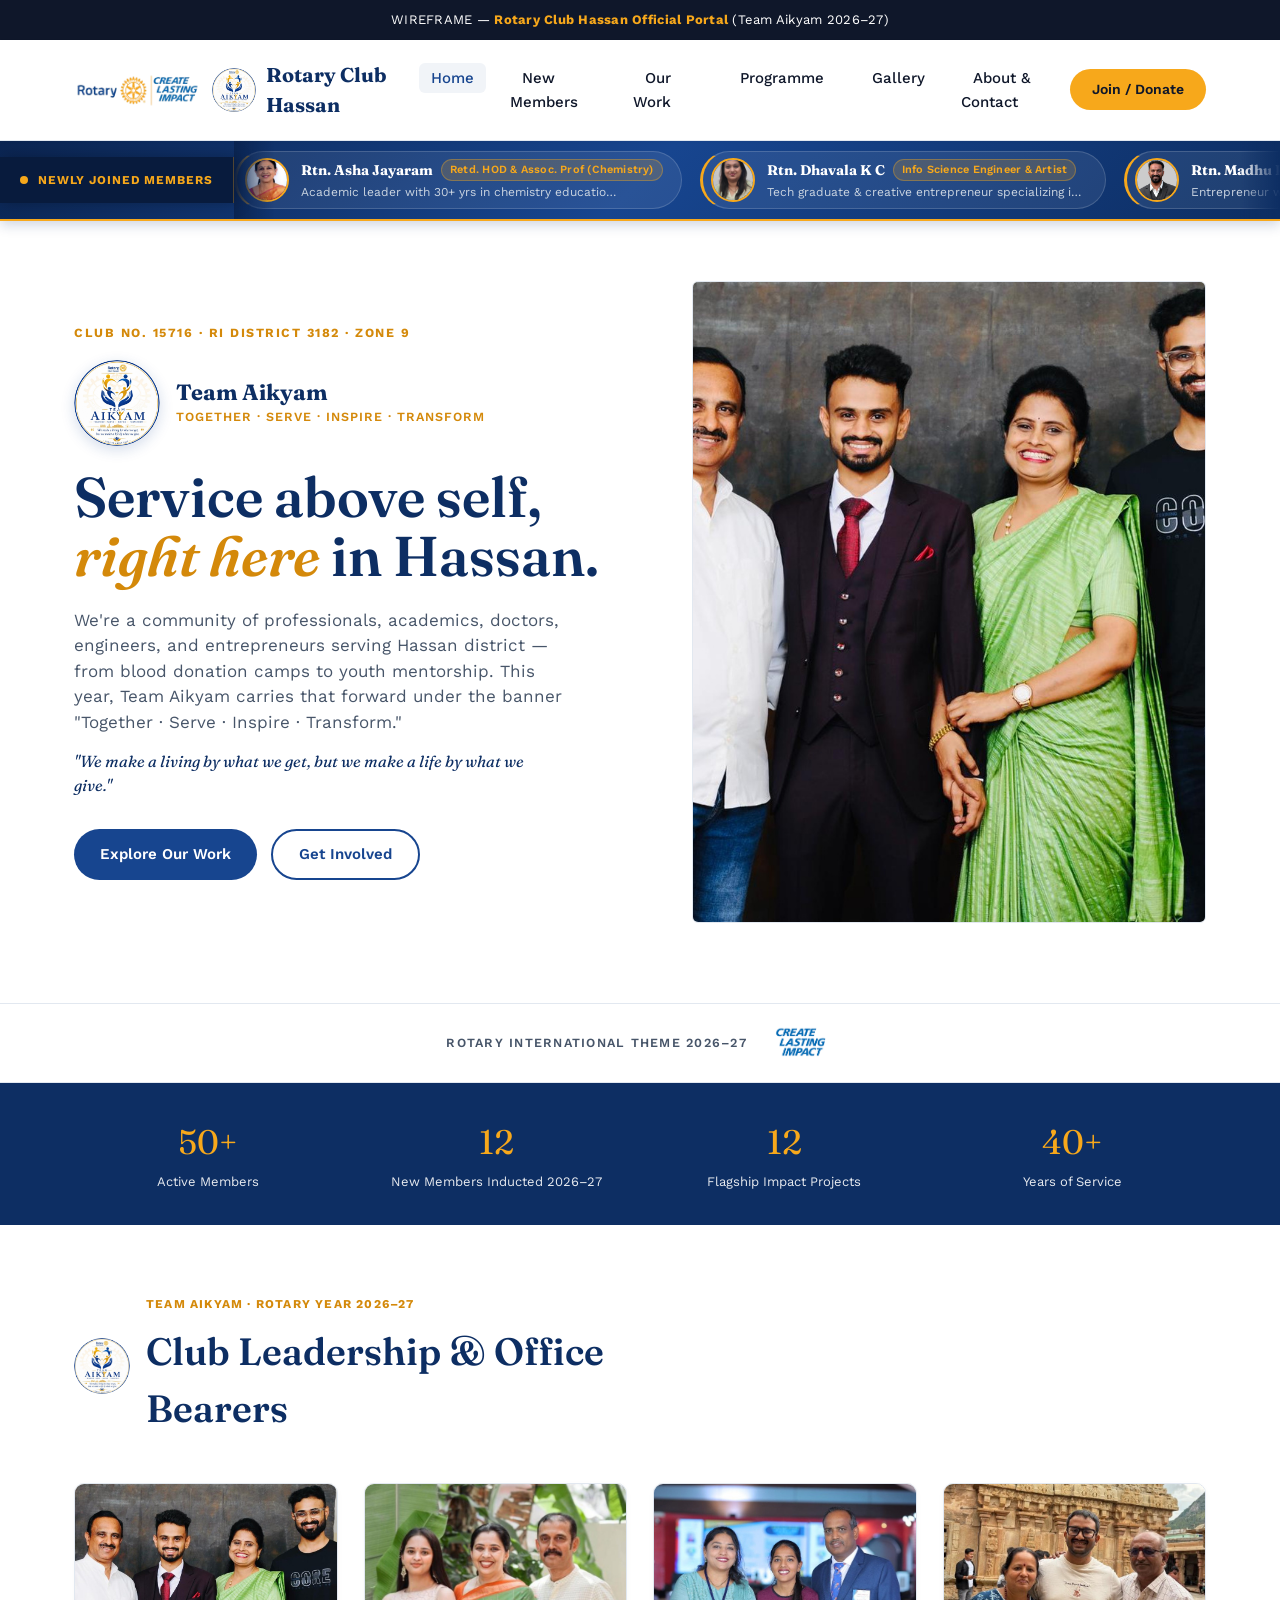
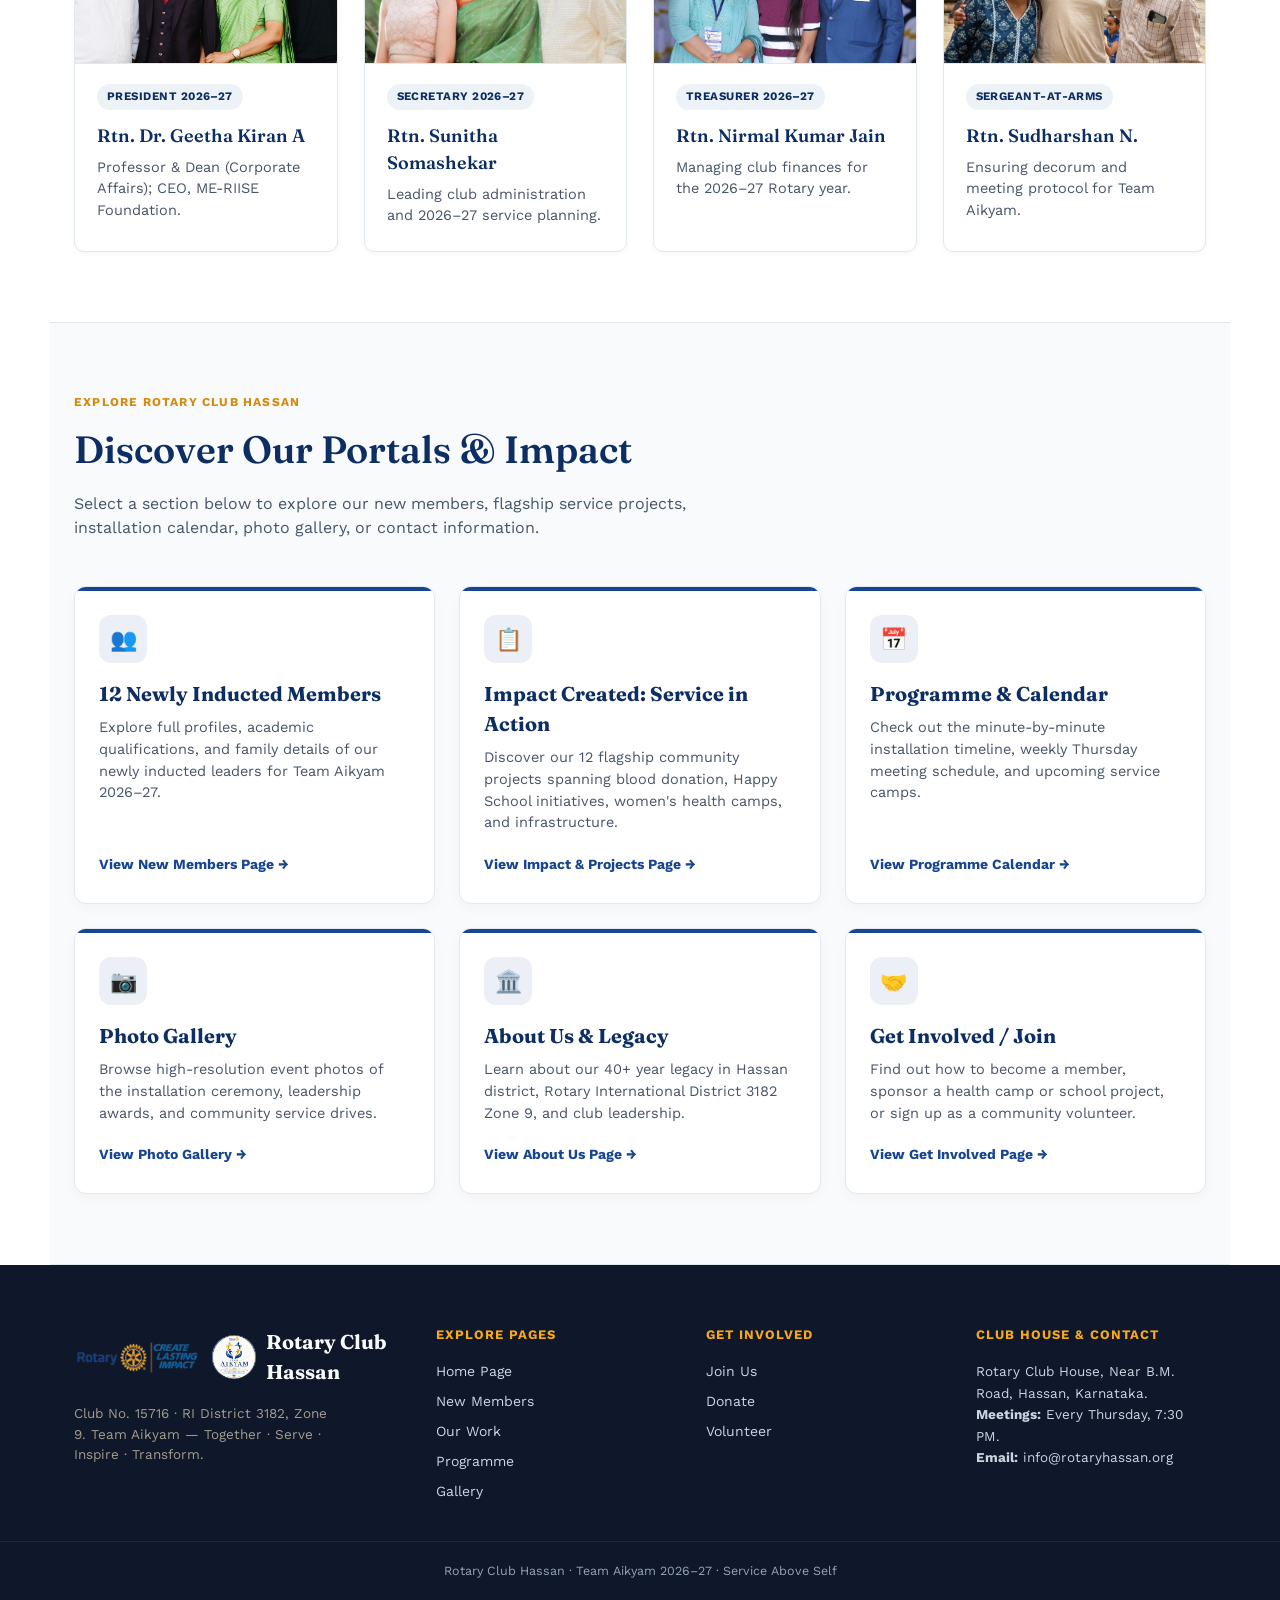
==== commit 0fbbac16: "Update index.html" ====
--- a/index.html
+++ b/index.html
@@ -406,27 +406,6 @@
       </div>
     </div>
   </div>
-
-  <!-- LEADERSHIP COLLABORATORS & ANNS CLUB -->
-  <div style="margin-top:36px; display:grid; grid-template-columns: 1fr 1fr 1fr; gap:20px;">
-    <div style="background:#f8fafc; padding:20px; border-radius:8px; border:1px solid var(--line);">
-      <div style="font-size:12px; font-weight:700; text-transform:uppercase; color:var(--rotary-blue); margin-bottom:8px;">Outgoing Team (2025–26)</div>
-      <p style="font-size:13.5px; color:var(--ink); font-weight:600; margin-bottom:4px;">Rtn. PHF Mahesh D R (President)</p>
-      <p style="font-size:13px; color:var(--ink-soft); margin-bottom:2px;">Rtn. Jeevan Gowda (Secretary)</p>
-      <p style="font-size:13px; color:var(--ink-soft);">Rtn. Subramanya H L (Treasurer)</p>
-    </div>
-    <div style="background:#f8fafc; padding:20px; border-radius:8px; border:1px solid var(--line);">
-      <div style="font-size:12px; font-weight:700; text-transform:uppercase; color:var(--rotary-gold-dark); margin-bottom:8px;">Ann's Club Office Bearers (2026–27)</div>
-      <p style="font-size:13.5px; color:var(--ink); font-weight:600; margin-bottom:4px;">Rtn. Bhama (President)</p>
-      <p style="font-size:13px; color:var(--ink-soft); margin-bottom:2px;">Rtn. Swathi (Secretary)</p>
-      <p style="font-size:13px; color:var(--ink-soft);">Rtn. Kusuma (Treasurer)</p>
-    </div>
-    <div style="background:#f8fafc; padding:20px; border-radius:8px; border:1px solid var(--line);">
-      <div style="font-size:12px; font-weight:700; text-transform:uppercase; color:var(--rotary-blue); margin-bottom:8px;">District Dignitaries</div>
-      <p style="font-size:13.5px; color:var(--ink); font-weight:600; margin-bottom:4px;">Rtn. H. R. Keshav (Chief Guest / PDG RID 3181)</p>
-      <p style="font-size:13px; color:var(--ink-soft);">Rtn. A. Manjunath (Assistant Governor)</p>
-    </div>
-  </div>
 </section>
 
 <!-- EXPLORE SUB-PAGES HUB SECTION -->
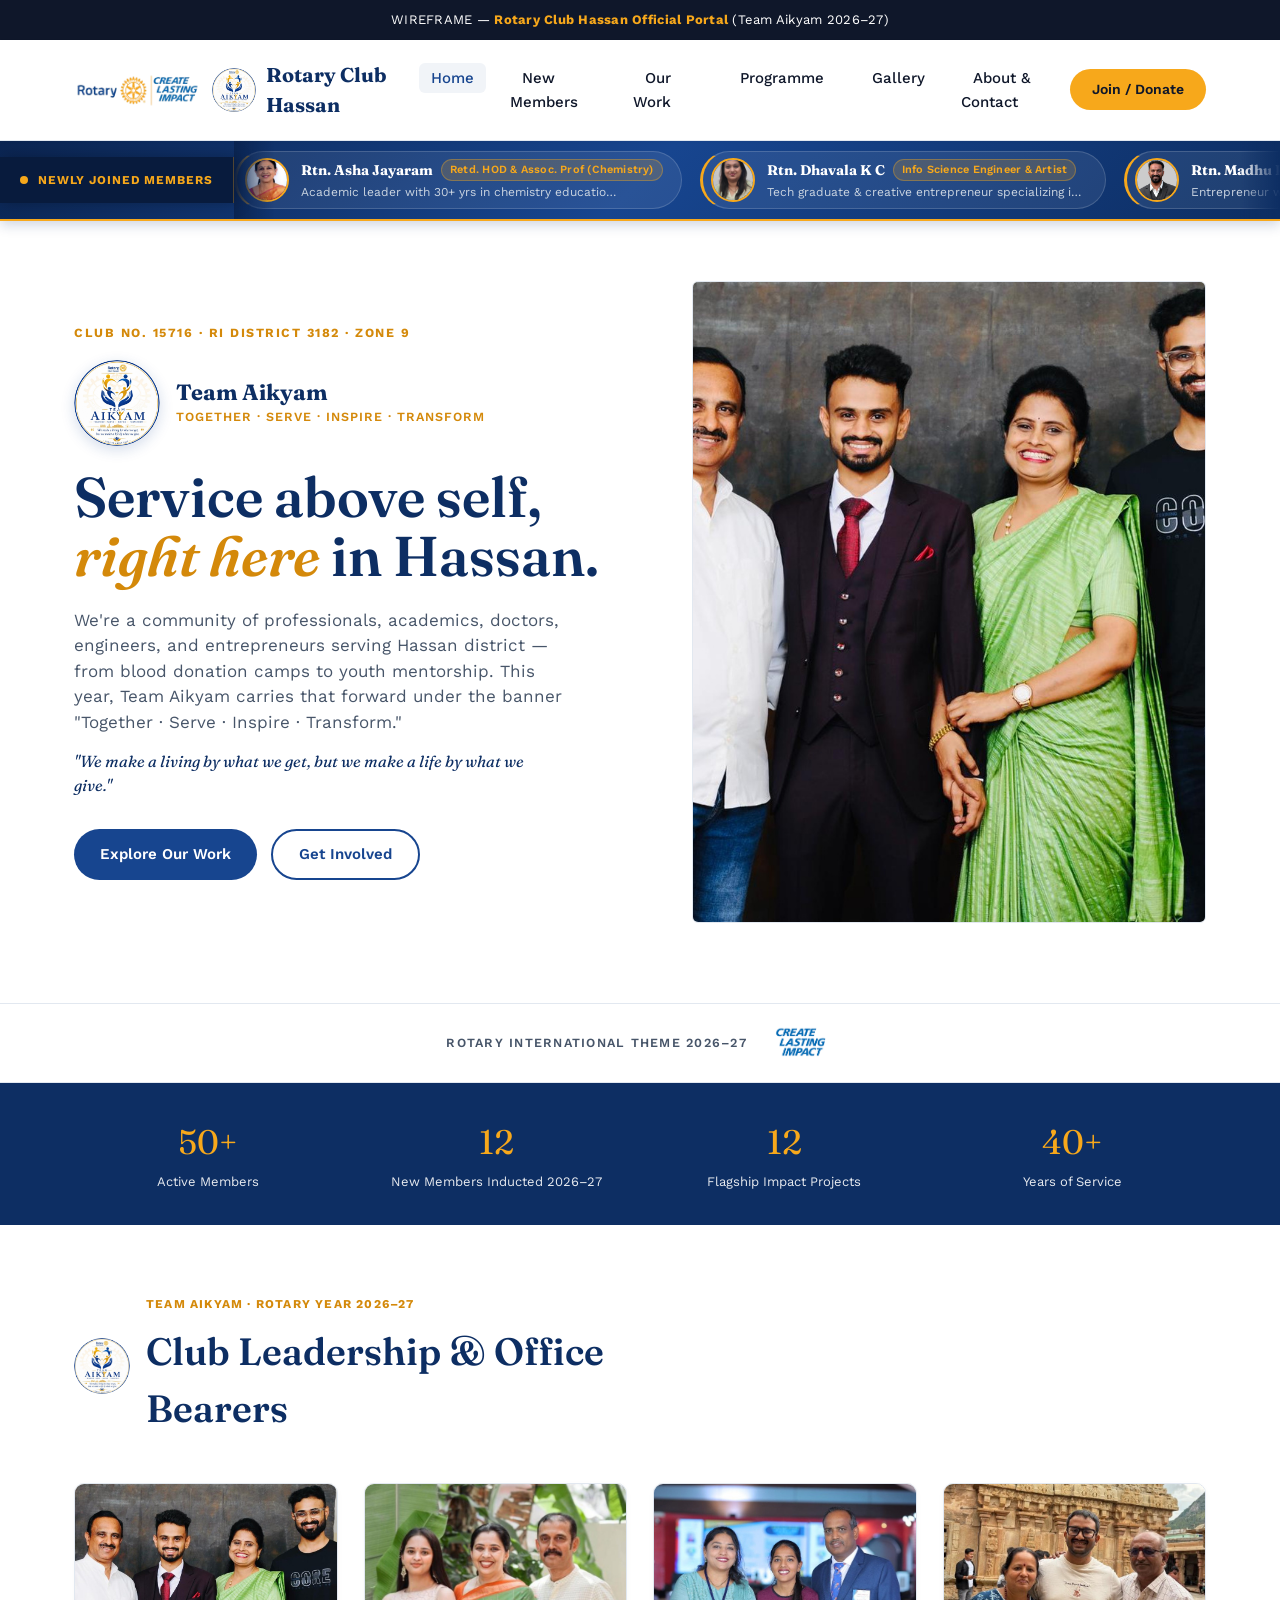
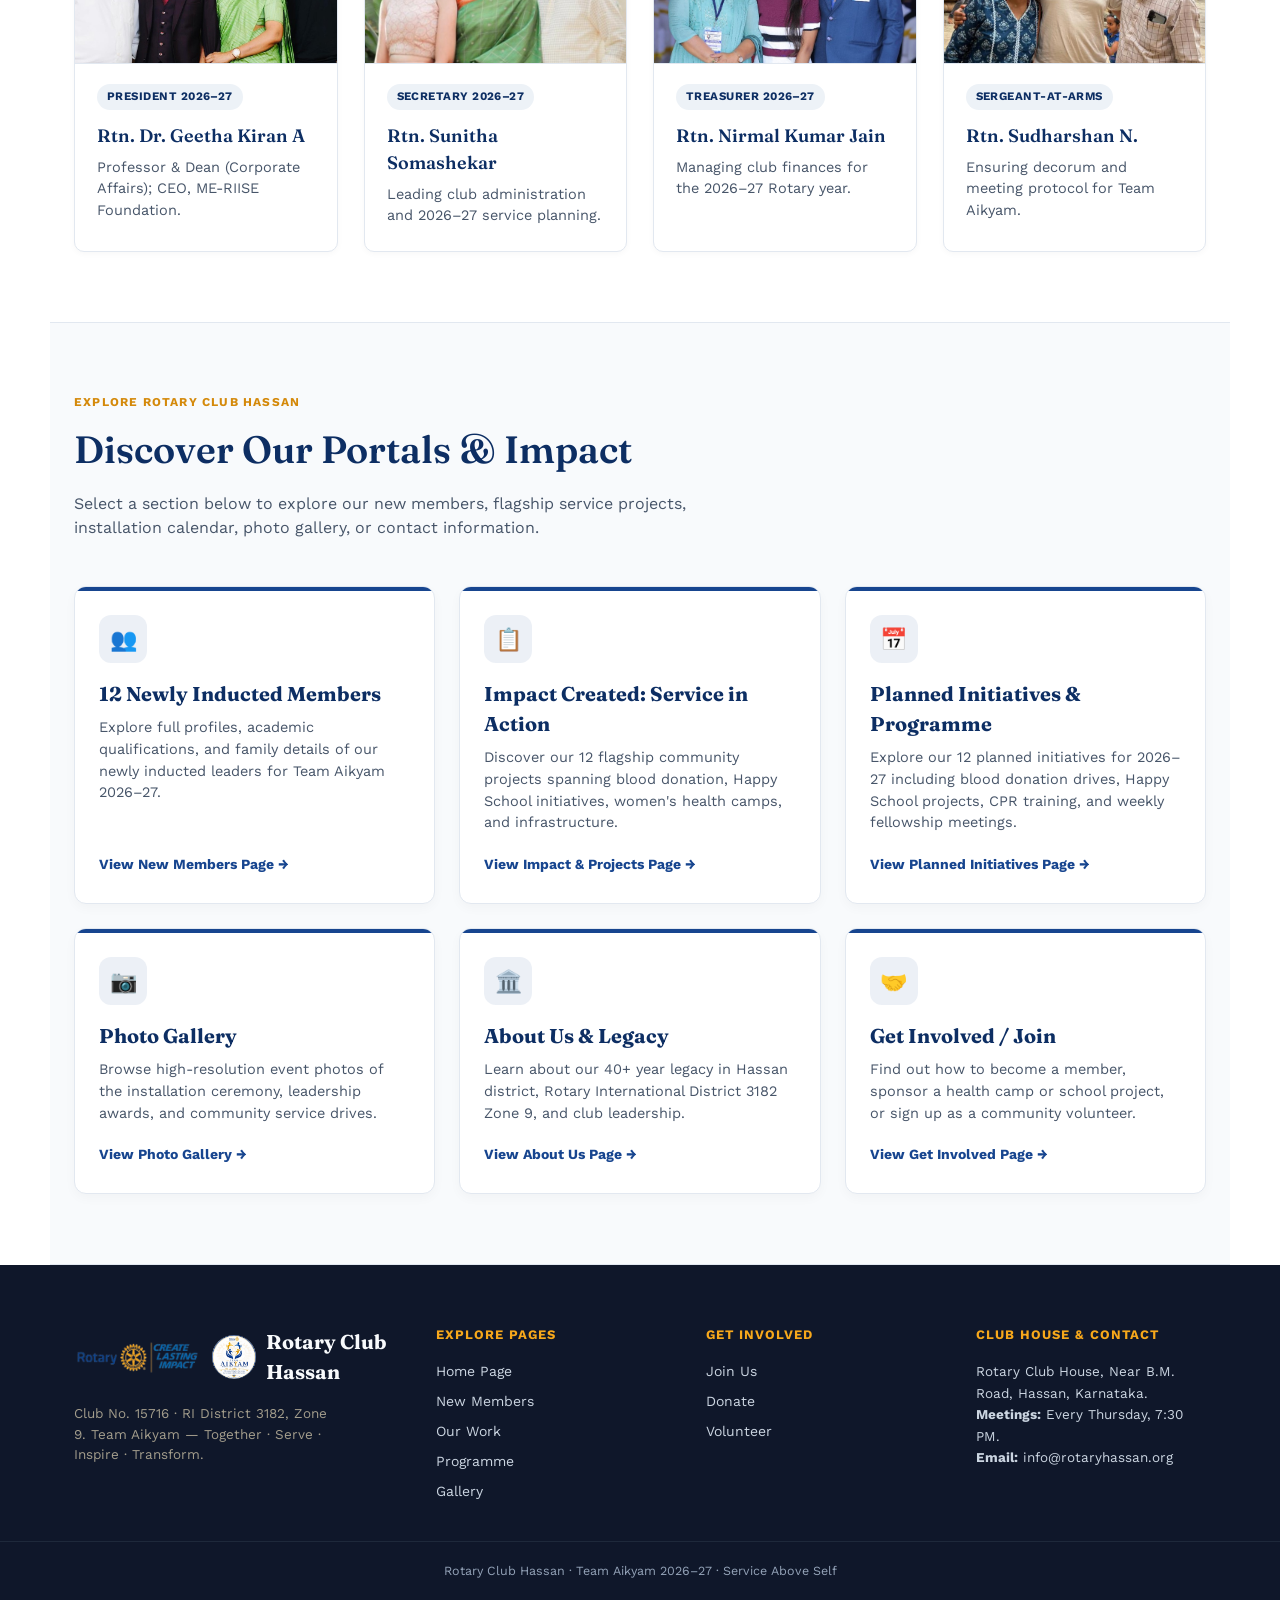
==== commit 5bf7d645: "updated planned initiatives" ====
--- a/index.html
+++ b/index.html
@@ -439,10 +439,10 @@
     <a href="events.html" class="explore-card">
       <div>
         <div class="explore-icon">📅</div>
-        <h3>Programme &amp; Calendar</h3>
-        <p>Check out the minute-by-minute installation timeline, weekly Thursday meeting schedule, and upcoming service camps.</p>
-      </div>
-      <div class="explore-link">View Programme Calendar →</div>
+        <h3>Planned Initiatives &amp; Programme</h3>
+        <p>Explore our 12 planned initiatives for 2026–27 including blood donation drives, Happy School projects, CPR training, and weekly fellowship meetings.</p>
+      </div>
+      <div class="explore-link">View Planned Initiatives Page →</div>
     </a>
 
     <a href="gallery.html" class="explore-card">
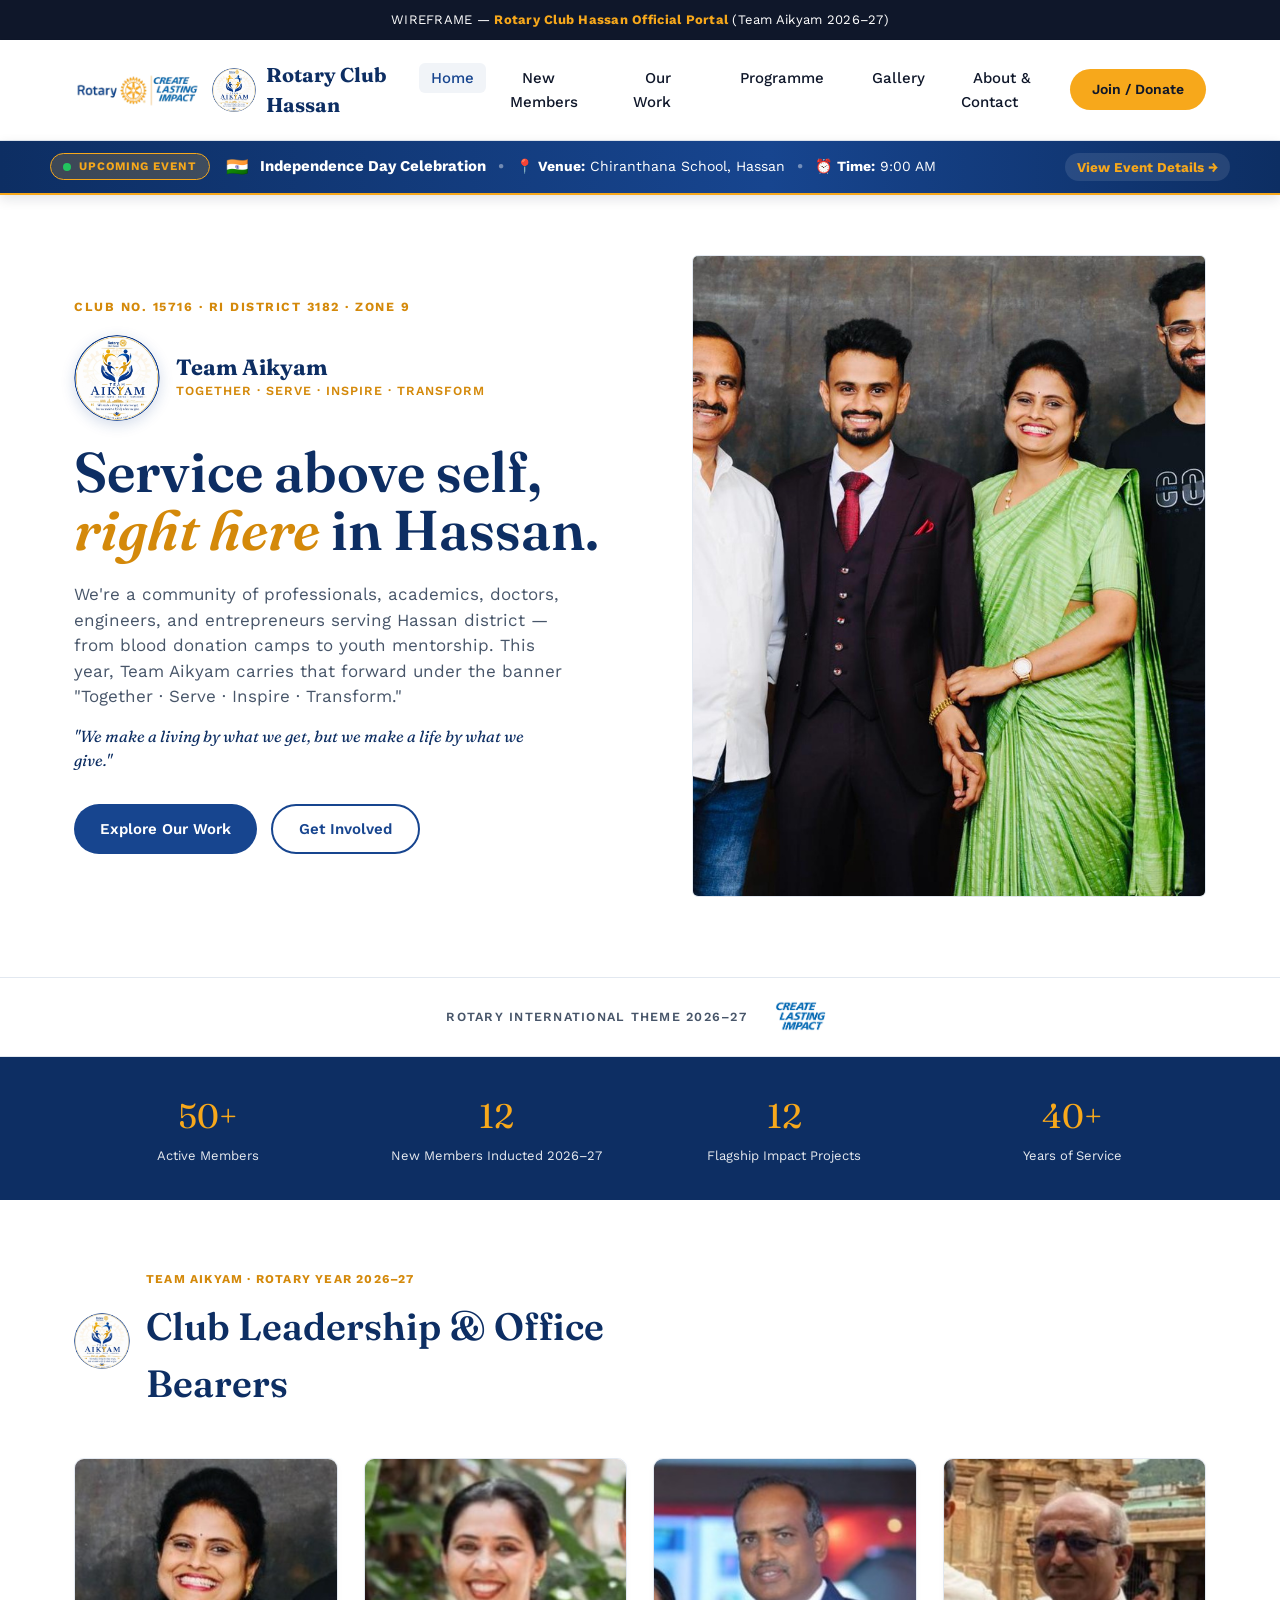
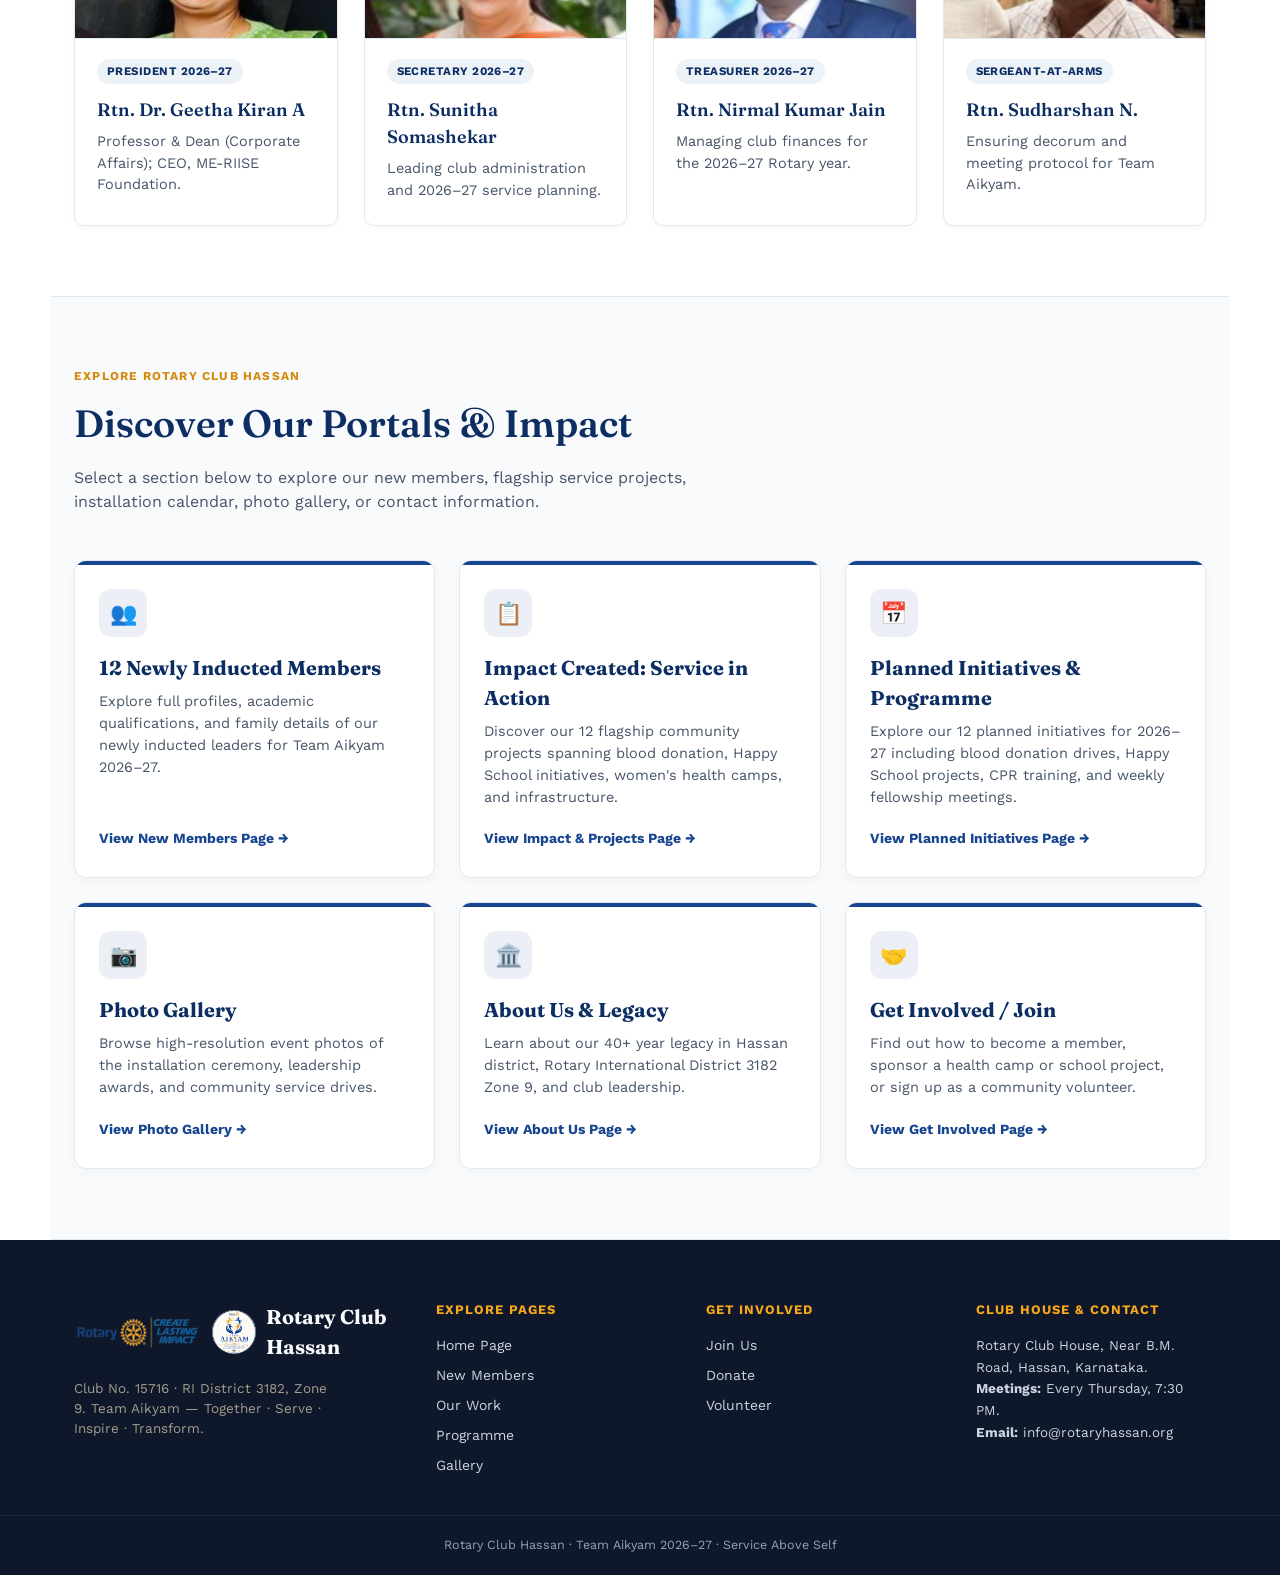
==== commit aeca57c6: "notification" ====
--- a/index.html
+++ b/index.html
@@ -32,284 +32,22 @@
   </div>
 </header>
 
-<!-- HORIZONTAL ROLLING BANNER (NEWLY JOINED MEMBERS) -->
-<section class="rolling-members-section" aria-label="Newly Joined Members Rolling Banner">
-  <div class="rolling-banner-container">
-    <div class="rolling-banner-badge">
-      <span class="badge-dot"></span>
-      <span class="badge-text-full">NEWLY JOINED MEMBERS</span>
-      <span class="badge-text-short">NEW MEMBERS</span>
-    </div>
-    <div class="rolling-banner-track-wrapper">
-      <div class="rolling-banner-track">
-        <!-- FIRST SET OF 12 MEMBERS -->
-        <div class="member-pill-card" data-member-id="1" tabindex="0" role="button" aria-label="Rtn. Asha Jayaram profile">
-          <img class="member-avatar" src="assets/members/asha_jayaram.jpg" alt="Rtn. Asha Jayaram">
-          <div class="member-pill-info">
-            <div class="member-pill-top">
-              <span class="member-pill-name">Rtn. Asha Jayaram</span>
-              <span class="member-pill-occupation">Retd. HOD &amp; Assoc. Prof (Chemistry)</span>
-            </div>
-            <span class="member-pill-brief">Academic leader with 30+ yrs in chemistry education, NSS &amp; institutional mentoring.</span>
-          </div>
-        </div>
-
-        <div class="member-pill-card" data-member-id="2" tabindex="0" role="button" aria-label="Rtn. Dhavala K C profile">
-          <img class="member-avatar" src="assets/members/dhavala_kc.jpg" alt="Rtn. Dhavala K C">
-          <div class="member-pill-info">
-            <div class="member-pill-top">
-              <span class="member-pill-name">Rtn. Dhavala K C</span>
-              <span class="member-pill-occupation">Info Science Engineer &amp; Artist</span>
-            </div>
-            <span class="member-pill-brief">Tech graduate &amp; creative entrepreneur specializing in traditional Tanjore art &amp; baking.</span>
-          </div>
-        </div>
-
-        <div class="member-pill-card" data-member-id="3" tabindex="0" role="button" aria-label="Rtn. Madhu Kumar profile">
-          <img class="member-avatar" src="assets/members/madhu_kumar.jpg" alt="Rtn. Madhu Kumar">
-          <div class="member-pill-info">
-            <div class="member-pill-top">
-              <span class="member-pill-name">Rtn. Madhu Kumar</span>
-              <span class="member-pill-occupation">Director, BharatOne Services</span>
-            </div>
-            <span class="member-pill-brief">Entrepreneur with 10+ yrs leading digital citizen services &amp; e-governance in Karnataka.</span>
-          </div>
-        </div>
-
-        <div class="member-pill-card" data-member-id="4" tabindex="0" role="button" aria-label="Rtn. Dr. Mohana Lakshmi J profile">
-          <img class="member-avatar" src="assets/members/mohana_lakshmi.jpg" alt="Rtn. Dr. Mohana Lakshmi J">
-          <div class="member-pill-info">
-            <div class="member-pill-top">
-              <span class="member-pill-name">Rtn. Dr. Mohana Lakshmi J</span>
-              <span class="member-pill-occupation">Assoc. Prof, MCE Hassan &amp; Startup COO</span>
-            </div>
-            <span class="member-pill-brief">COO of ME-RIISE Foundation advancing engineering innovation &amp; tech startup incubation.</span>
-          </div>
-        </div>
-
-        <div class="member-pill-card" data-member-id="5" tabindex="0" role="button" aria-label="Rtn. Er. Muralidhara H R profile">
-          <img class="member-avatar" src="assets/members/muralidhara_hr.jpg" alt="Rtn. Er. Muralidhara H R">
-          <div class="member-pill-info">
-            <div class="member-pill-top">
-              <span class="member-pill-name">Rtn. Er. Muralidhara H R</span>
-              <span class="member-pill-occupation">Executive Engineer, Yettinahole Project</span>
-            </div>
-            <span class="member-pill-brief">Balekundri Awardee civil engineer leading drinking water &amp; infrastructure projects.</span>
-          </div>
-        </div>
-
-        <div class="member-pill-card" data-member-id="6" tabindex="0" role="button" aria-label="Rtn. Dr. Nancy Paul profile">
-          <img class="member-avatar" src="assets/members/nancy_paul.jpg" alt="Rtn. Dr. Nancy Paul">
-          <div class="member-pill-info">
-            <div class="member-pill-top">
-              <span class="member-pill-name">Rtn. Dr. Nancy Paul</span>
-              <span class="member-pill-occupation">Consultant Gynaecologist &amp; Surgeon</span>
-            </div>
-            <span class="member-pill-brief">Asst. Professor at HIMS Hassan &amp; fertility specialist dedicated to women's healthcare.</span>
-          </div>
-        </div>
-
-        <div class="member-pill-card" data-member-id="7" tabindex="0" role="button" aria-label="Rtn. Dr. Nanditha B R profile">
-          <img class="member-avatar" src="assets/members/nanditha_br.png" alt="Rtn. Dr. Nanditha B R">
-          <div class="member-pill-info">
-            <div class="member-pill-top">
-              <span class="member-pill-name">Rtn. Dr. Nanditha B R</span>
-              <span class="member-pill-occupation">Dean (Academic Affairs) &amp; Professor</span>
-            </div>
-            <span class="member-pill-brief">Academic administrator &amp; Info Science Professor shaping engineering research &amp; curriculum.</span>
-          </div>
-        </div>
-
-        <div class="member-pill-card" data-member-id="8" tabindex="0" role="button" aria-label="Rtn. Prathima profile">
-          <img class="member-avatar" src="assets/members/prathima.jpg" alt="Rtn. Prathima">
-          <div class="member-pill-info">
-            <div class="member-pill-top">
-              <span class="member-pill-name">Rtn. Prathima</span>
-              <span class="member-pill-occupation">Software Engineer &amp; Entrepreneur</span>
-            </div>
-            <span class="member-pill-brief">Software engineering professional passionate about technology innovation &amp; social service.</span>
-          </div>
-        </div>
-
-        <div class="member-pill-card" data-member-id="9" tabindex="0" role="button" aria-label="Rtn. Rashma N. profile">
-          <img class="member-avatar" src="assets/members/rashma_n.jpg" alt="Rtn. Rashma N.">
-          <div class="member-pill-info">
-            <div class="member-pill-top">
-              <span class="member-pill-name">Rtn. Rashma N.</span>
-              <span class="member-pill-occupation">Founder, Agile Pro Clinic &amp; IT Leader</span>
-            </div>
-            <span class="member-pill-brief">IT leader with 18+ yrs experience guiding Agile transformations &amp; executive mentoring.</span>
-          </div>
-        </div>
-
-        <div class="member-pill-card" data-member-id="10" tabindex="0" role="button" aria-label="Rtn. Sheela H S profile">
-          <img class="member-avatar" src="assets/members/sheela_hs.jpg" alt="Rtn. Sheela H S">
-          <div class="member-pill-info">
-            <div class="member-pill-top">
-              <span class="member-pill-name">Rtn. Sheela H S</span>
-              <span class="member-pill-occupation">Yoga &amp; Wellness Advocate</span>
-            </div>
-            <span class="member-pill-brief">Former Rotary Anns President &amp; wellness advocate promoting community health outreach.</span>
-          </div>
-        </div>
-
-        <div class="member-pill-card" data-member-id="11" tabindex="0" role="button" aria-label="Rtn. Thanushree profile">
-          <img class="member-avatar" src="assets/members/thanushree.jpg" alt="Rtn. Thanushree">
-          <div class="member-pill-info">
-            <div class="member-pill-top">
-              <span class="member-pill-name">Rtn. Thanushree</span>
-              <span class="member-pill-occupation">Structural Engineer (M.Tech)</span>
-            </div>
-            <span class="member-pill-brief">Civil &amp; structural engineering expert with expertise in structural analysis &amp; design.</span>
-          </div>
-        </div>
-
-        <div class="member-pill-card" data-member-id="12" tabindex="0" role="button" aria-label="Rtn. Thanvii H M profile">
-          <img class="member-avatar" src="assets/members/thanvii_hm.jpg" alt="Rtn. Thanvii H M">
-          <div class="member-pill-info">
-            <div class="member-pill-top">
-              <span class="member-pill-name">Rtn. Thanvii H M</span>
-              <span class="member-pill-occupation">Business Executive &amp; Entrepreneur</span>
-            </div>
-            <span class="member-pill-brief">Dynamic business executive actively leading civic enterprise &amp; community service.</span>
-          </div>
-        </div>
-
-        <!-- DUPLICATE SET OF 12 MEMBERS FOR SEAMLESS INFINITE LOOP -->
-        <div class="member-pill-card" data-member-id="1" tabindex="-1" aria-hidden="true">
-          <img class="member-avatar" src="assets/members/asha_jayaram.jpg" alt="Rtn. Asha Jayaram">
-          <div class="member-pill-info">
-            <div class="member-pill-top">
-              <span class="member-pill-name">Rtn. Asha Jayaram</span>
-              <span class="member-pill-occupation">Retd. HOD &amp; Assoc. Prof (Chemistry)</span>
-            </div>
-            <span class="member-pill-brief">Academic leader with 30+ yrs in chemistry education, NSS &amp; institutional mentoring.</span>
-          </div>
-        </div>
-
-        <div class="member-pill-card" data-member-id="2" tabindex="-1" aria-hidden="true">
-          <img class="member-avatar" src="assets/members/dhavala_kc.jpg" alt="Rtn. Dhavala K C">
-          <div class="member-pill-info">
-            <div class="member-pill-top">
-              <span class="member-pill-name">Rtn. Dhavala K C</span>
-              <span class="member-pill-occupation">Info Science Engineer &amp; Artist</span>
-            </div>
-            <span class="member-pill-brief">Tech graduate &amp; creative entrepreneur specializing in traditional Tanjore art &amp; baking.</span>
-          </div>
-        </div>
-
-        <div class="member-pill-card" data-member-id="3" tabindex="-1" aria-hidden="true">
-          <img class="member-avatar" src="assets/members/madhu_kumar.jpg" alt="Rtn. Madhu Kumar">
-          <div class="member-pill-info">
-            <div class="member-pill-top">
-              <span class="member-pill-name">Rtn. Madhu Kumar</span>
-              <span class="member-pill-occupation">Director, BharatOne Services</span>
-            </div>
-            <span class="member-pill-brief">Entrepreneur with 10+ yrs leading digital citizen services &amp; e-governance in Karnataka.</span>
-          </div>
-        </div>
-
-        <div class="member-pill-card" data-member-id="4" tabindex="-1" aria-hidden="true">
-          <img class="member-avatar" src="assets/members/mohana_lakshmi.jpg" alt="Rtn. Dr. Mohana Lakshmi J">
-          <div class="member-pill-info">
-            <div class="member-pill-top">
-              <span class="member-pill-name">Rtn. Dr. Mohana Lakshmi J</span>
-              <span class="member-pill-occupation">Assoc. Prof, MCE Hassan &amp; Startup COO</span>
-            </div>
-            <span class="member-pill-brief">COO of ME-RIISE Foundation advancing engineering innovation &amp; tech startup incubation.</span>
-          </div>
-        </div>
-
-        <div class="member-pill-card" data-member-id="5" tabindex="-1" aria-hidden="true">
-          <img class="member-avatar" src="assets/members/muralidhara_hr.jpg" alt="Rtn. Er. Muralidhara H R">
-          <div class="member-pill-info">
-            <div class="member-pill-top">
-              <span class="member-pill-name">Rtn. Er. Muralidhara H R</span>
-              <span class="member-pill-occupation">Executive Engineer, Yettinahole Project</span>
-            </div>
-            <span class="member-pill-brief">Balekundri Awardee civil engineer leading drinking water &amp; infrastructure projects.</span>
-          </div>
-        </div>
-
-        <div class="member-pill-card" data-member-id="6" tabindex="-1" aria-hidden="true">
-          <img class="member-avatar" src="assets/members/nancy_paul.jpg" alt="Rtn. Dr. Nancy Paul">
-          <div class="member-pill-info">
-            <div class="member-pill-top">
-              <span class="member-pill-name">Rtn. Dr. Nancy Paul</span>
-              <span class="member-pill-occupation">Consultant Gynaecologist &amp; Surgeon</span>
-            </div>
-            <span class="member-pill-brief">Asst. Professor at HIMS Hassan &amp; fertility specialist dedicated to women's healthcare.</span>
-          </div>
-        </div>
-
-        <div class="member-pill-card" data-member-id="7" tabindex="-1" aria-hidden="true">
-          <img class="member-avatar" src="assets/members/nanditha_br.png" alt="Rtn. Dr. Nanditha B R">
-          <div class="member-pill-info">
-            <div class="member-pill-top">
-              <span class="member-pill-name">Rtn. Dr. Nanditha B R</span>
-              <span class="member-pill-occupation">Dean (Academic Affairs) &amp; Professor</span>
-            </div>
-            <span class="member-pill-brief">Academic administrator &amp; Info Science Professor shaping engineering research &amp; curriculum.</span>
-          </div>
-        </div>
-
-        <div class="member-pill-card" data-member-id="8" tabindex="-1" aria-hidden="true">
-          <img class="member-avatar" src="assets/members/prathima.jpg" alt="Rtn. Prathima">
-          <div class="member-pill-info">
-            <div class="member-pill-top">
-              <span class="member-pill-name">Rtn. Prathima</span>
-              <span class="member-pill-occupation">Software Engineer &amp; Entrepreneur</span>
-            </div>
-            <span class="member-pill-brief">Software engineering professional passionate about technology innovation &amp; social service.</span>
-          </div>
-        </div>
-
-        <div class="member-pill-card" data-member-id="9" tabindex="-1" aria-hidden="true">
-          <img class="member-avatar" src="assets/members/rashma_n.jpg" alt="Rtn. Rashma N.">
-          <div class="member-pill-info">
-            <div class="member-pill-top">
-              <span class="member-pill-name">Rtn. Rashma N.</span>
-              <span class="member-pill-occupation">Founder, Agile Pro Clinic &amp; IT Leader</span>
-            </div>
-            <span class="member-pill-brief">IT leader with 18+ yrs experience guiding Agile transformations &amp; executive mentoring.</span>
-          </div>
-        </div>
-
-        <div class="member-pill-card" data-member-id="10" tabindex="-1" aria-hidden="true">
-          <img class="member-avatar" src="assets/members/sheela_hs.jpg" alt="Rtn. Sheela H S">
-          <div class="member-pill-info">
-            <div class="member-pill-top">
-              <span class="member-pill-name">Rtn. Sheela H S</span>
-              <span class="member-pill-occupation">Yoga &amp; Wellness Advocate</span>
-            </div>
-            <span class="member-pill-brief">Former Rotary Anns President &amp; wellness advocate promoting community health outreach.</span>
-          </div>
-        </div>
-
-        <div class="member-pill-card" data-member-id="11" tabindex="-1" aria-hidden="true">
-          <img class="member-avatar" src="assets/members/thanushree.jpg" alt="Rtn. Thanushree">
-          <div class="member-pill-info">
-            <div class="member-pill-top">
-              <span class="member-pill-name">Rtn. Thanushree</span>
-              <span class="member-pill-occupation">Structural Engineer (M.Tech)</span>
-            </div>
-            <span class="member-pill-brief">Civil &amp; structural engineering expert with expertise in structural analysis &amp; design.</span>
-          </div>
-        </div>
-
-        <div class="member-pill-card" data-member-id="12" tabindex="-1" aria-hidden="true">
-          <img class="member-avatar" src="assets/members/thanvii_hm.jpg" alt="Rtn. Thanvii H M">
-          <div class="member-pill-info">
-            <div class="member-pill-top">
-              <span class="member-pill-name">Rtn. Thanvii H M</span>
-              <span class="member-pill-occupation">Business Executive &amp; Entrepreneur</span>
-            </div>
-            <span class="member-pill-brief">Dynamic business executive actively leading civic enterprise &amp; community service.</span>
-          </div>
-        </div>
-
-      </div>
-    </div>
+<!-- UPCOMING EVENT ANNOUNCEMENT NOTIFICATION BANNER -->
+<section class="event-notification-banner" aria-label="Upcoming Event Announcement">
+  <div class="event-notification-inner">
+    <div class="notification-badge">
+      <span class="badge-dot-live"></span>
+      <span>UPCOMING EVENT</span>
+    </div>
+    <div class="notification-content">
+      <span class="event-flag-icon">🇮🇳</span>
+      <span class="notification-title">Independence Day Celebration</span>
+      <span class="notification-divider">•</span>
+      <span class="notification-detail">📍 <strong>Venue:</strong> Chiranthana School, Hassan</span>
+      <span class="notification-divider">•</span>
+      <span class="notification-detail">⏰ <strong>Time:</strong> 9:00 AM</span>
+    </div>
+    <a href="events.html" class="notification-link">View Event Details →</a>
   </div>
 </section>
 
@@ -474,35 +212,6 @@
 
   </div>
 </section>
-
-<!-- MEMBER DETAIL MODAL (FOR ROLLING BANNER CLICKS) -->
-<div class="modal-backdrop" id="memberModal" role="dialog" aria-modal="true" aria-hidden="true" tabindex="-1">
-  <div class="modal-card">
-    <div class="modal-header-bar">
-      <div class="modal-header-info">
-        <span class="work-tag" id="memberTag">Tag</span>
-        <span class="modal-date-badge" id="memberInductionDate">⭐ Inducted: July 9, 2026 (Team Aikyam)</span>
-      </div>
-      <button class="modal-close-btn" id="memberModalCloseBtn" aria-label="Close modal">&times;</button>
-    </div>
-    <div class="modal-scroll-content">
-      <div class="modal-grid">
-        <div>
-          <h2 class="modal-title" id="memberName">Member Name</h2>
-          <p style="font-size:14px; font-weight:700; color:var(--rotary-blue-dark); margin-bottom:14px;" id="memberClassification"></p>
-          <div class="modal-section-title">Professional Background &amp; Profile</div>
-          <p class="modal-description" id="memberProfession">Profession details...</p>
-        </div>
-        <div>
-          <div class="modal-section-title">Family &amp; Personal Record</div>
-          <div class="modal-partner-box" id="memberFamily" style="margin-bottom:16px; background:#f8fafc; line-height:1.6;">
-            Family info...
-          </div>
-        </div>
-      </div>
-    </div>
-  </div>
-</div>
 
 <!-- FOOTER -->
 <footer>
@@ -547,146 +256,5 @@
   </div>
 </footer>
 
-<script>
-  const membersData = {
-    "1": {
-      name: "Rtn. Asha Jayaram",
-      tag: "Chemistry & Education",
-      classification: "Classification: M.Sc. in Chemistry",
-      profession: "Associate Professor (Retired) & Head of the Department of Chemistry, AV Kanthamma College, Hassan. During her academic career, she also served as NSS Officer, Placement Officer, IQAC Coordinator, Hostel Warden, and held several institutional responsibilities. Native of Thirthahalli, Shivamogga District.",
-      family: "<strong>Family Details:</strong><br>Married to Capt. Jayaram P., Retired Associate Professor of Economics and NCC Officer. They are blessed with two sons:<br>• <strong>Sathvik A. J.</strong> – B.E., M.Tech., Wing Commander, Indian Air Force, Delhi.<br>• <strong>Karthik A. J.</strong> – B.E., MBA, Software Engineer, SocGen, Bengaluru."
-    },
-    "2": {
-      name: "Rtn. Dhavala K C",
-      tag: "Information Science & Arts",
-      classification: "Classification: Information Science and Engineering",
-      profession: "Homemaker holding a B.E. in Information Science and Engineering. She combines her technical education with creative pursuits. She has a keen interest in Tanjore painting, enjoys experimenting with new dishes, and is passionate about baking.",
-      family: "<strong>Family Details:</strong><br>Blessed with two children:<br>• <strong>Bhaghiyrath N.</strong> – Studying in 7th Grade, Podar International School.<br>• <strong>N. Shreyank Vijeth</strong> – Studying in 2nd Grade, Podar International School."
-    },
-    "3": {
-      name: "Rtn. Madhu Kumar",
-      tag: "Business & E-Governance",
-      classification: "Classification: Business Management, Entrepreneurship & Digital Services",
-      profession: "Visionary Businessman and Corporate Director with over 10 years of experience in business leadership, entrepreneurship, and corporate management. He currently serves as Director of BharatOne Services and Affiliates Pvt. Ltd., leading initiatives to revolutionize digital citizen services, e-governance, and essential community services across Karnataka.",
-      family: "<strong>Family Details:</strong><br>Son of Mr. Prakash T. M. He is married to Mrs. Priyanka, an accomplished businesswoman."
-    },
-    "4": {
-      name: "Rtn. Dr. Mohana Lakshmi J",
-      tag: "Engineering & Innovation",
-      classification: "Classification: Electrical & Electronics Engineering, Innovation & Entrepreneurship",
-      profession: "Associate Professor at Malnad College of Engineering (MCE), Hassan, and Chief Operating Officer (COO) of ME-RIISE FOUNDATION. She is also Co-founder of Chathur Pravarthan Pvt. Ltd., a technology startup focused on innovative engineering solutions. She contributes extensively to startup incubation, capacity building, and innovation activities.",
-      family: "<strong>Family Details:</strong><br>Married to Mr. Chandrashekar A. M. They are blessed with two children (aged 5½ years)."
-    },
-    "5": {
-      name: "Rtn. Er. Muralidhara H R",
-      tag: "Civil Engineering & Infra",
-      classification: "Classification: Civil Engineering",
-      profession: "Executive Engineer, Irrigation Department, Yettinahole Project, Tumakuru. Distinguished civil engineer with significant contributions to the Yettinahole Drinking Water Project. Recipient of the prestigious Balekundri Award and several national-level recognitions for outstanding professional achievements in infrastructure development.",
-      family: "<strong>Family Details:</strong><br>Married to Rtn. Dr. Geetha Kiran A (President 2026–27). Blessed with two sons:<br>• <strong>Dr. Samanth Bharadwaj M. G.</strong> – Pursuing M.D. in General Medicine.<br>• <strong>Dr. Samyam Lokapriya M. G.</strong> – Pursuing M.D. in Dermatology."
-    },
-    "6": {
-      name: "Rtn. Dr. Nancy Paul",
-      tag: "Medicine & Women's Health",
-      classification: "Classification: Obstetrics and Gynaecology",
-      profession: "Consultant Obstetrician & Gynaecologist, Advanced Laparoscopic Surgeon, and Fertility Specialist (MBBS, MS, DNB, FMAS, FRM). Assistant Professor in the Dept. of OBG at Hassan Institute of Medical Sciences (HIMS), Hassan, and practitioner at CSI Redfern Memorial Hospital. Actively involved in clinical practice, medical education, and women's health.",
-      family: "<strong>Family Details:</strong><br>Married to Mr. Philip, engaged in business and church leadership. Blessed with a son, Mark Oliver, studying in Grade 1."
-    },
-    "7": {
-      name: "Rtn. Dr. Nanditha B R",
-      tag: "Academic Leadership",
-      classification: "Classification: Information Science and Engineering",
-      profession: "Dean (Academic Affairs) and Professor, Department of Information Science and Engineering. Accomplished academician with extensive experience in higher education, academic administration, teaching, curriculum development, and engineering research.",
-      family: "<strong>Family Details:</strong><br>Married to Dr. Raghu. They are blessed with a daughter."
-    },
-    "8": {
-      name: "Rtn. Prathima",
-      tag: "Software & Enterprise",
-      classification: "Classification: Software Engineering",
-      profession: "Entrepreneur with a strong background in software engineering. She is passionate about business, technology innovation, and contributing to society through entrepreneurial and social initiatives.",
-      family: "<strong>Family Details:</strong><br>Married to Rtn. H. S. Chandrashekar. They are blessed with a daughter."
-    },
-    "9": {
-      name: "Rtn. Rashma N.",
-      tag: "IT & Agile Leadership",
-      classification: "Classification: IT / Agile Coaching & Leadership Development",
-      profession: "IT Professional and Entrepreneur with over 18 years of experience in Agile coaching, leadership development, and organizational transformation. Founder of Agile Pro Clinic, passionate about mentoring professionals and community service.",
-      family: "<strong>Family Details:</strong><br>Married to Mr. Keshava Prasad, a Rotarian and businessman. Blessed with two children, Yashaswi and Harshita."
-    },
-    "10": {
-      name: "Rtn. Sheela H S",
-      tag: "Yoga & Wellness",
-      classification: "Classification: Yoga and Wellness",
-      profession: "Community Leader and Yoga Wellness Advocate. Past President of the Rotary Anns Club, having served in several leadership roles. Actively engaged in promoting holistic health, wellness, and community outreach.",
-      family: "<strong>Family Details:</strong><br>Married to Mr. Nagaraja H. C., Proprietor of Vijaya Motor Driving School. Blessed with two children: Aishwarya Raj (31) and Honey Kethan (25)."
-    },
-    "11": {
-      name: "Rtn. Thanushree",
-      tag: "Structural Engineering",
-      classification: "Classification: Civil / Structural Engineering",
-      profession: "Structural Engineer holding B.E. in Civil Engineering and M.Tech in Structural Engineering. Formerly Assistant Professor at Dayananda Sagar College of Engineering, currently working as a practicing Structural Engineer.",
-      family: "<strong>Professional Record:</strong><br>Dedicated structural engineer contributing expertise in structural analysis, design, and educational mentorship."
-    },
-    "12": {
-      name: "Rtn. Thanvii H M",
-      tag: "Business & Commerce",
-      classification: "Classification: Business & Commerce",
-      profession: "Business Executive and Entrepreneur actively engaged in enterprise management, commerce, and community service projects across Hassan district.",
-      family: "<strong>Family Details:</strong><br>Married to Mr. Praveen K. Blessed with two children."
-    }
-  };
-
-  const memberModalBackdrop = document.getElementById('memberModal');
-  const memberModalCloseBtn = document.getElementById('memberModalCloseBtn');
-  const memberName = document.getElementById('memberName');
-  const memberTag = document.getElementById('memberTag');
-  const memberClassification = document.getElementById('memberClassification');
-  const memberProfession = document.getElementById('memberProfession');
-  const memberFamily = document.getElementById('memberFamily');
-
-  function openMemberModal(id) {
-    const member = membersData[id];
-    if (!member) return;
-
-    memberName.textContent = member.name;
-    memberTag.textContent = member.tag;
-    memberClassification.textContent = member.classification;
-    memberProfession.textContent = member.profession;
-    memberFamily.innerHTML = member.family;
-
-    memberModalBackdrop.classList.add('active');
-    memberModalBackdrop.setAttribute('aria-hidden', 'false');
-    document.body.style.overflow = 'hidden';
-  }
-
-  function closeMemberModal() {
-    memberModalBackdrop.classList.remove('active');
-    memberModalBackdrop.setAttribute('aria-hidden', 'true');
-    document.body.style.overflow = '';
-  }
-
-  document.querySelectorAll('[data-member-id]').forEach(card => {
-    card.addEventListener('click', () => {
-      openMemberModal(card.dataset.memberId);
-    });
-    card.addEventListener('keydown', (e) => {
-      if (e.key === 'Enter' || e.key === ' ') {
-        e.preventDefault();
-        openMemberModal(card.dataset.memberId);
-      }
-    });
-  });
-
-  memberModalCloseBtn.addEventListener('click', closeMemberModal);
-  memberModalBackdrop.addEventListener('click', (e) => {
-    if (e.target === memberModalBackdrop) closeMemberModal();
-  });
-
-  document.addEventListener('keydown', (e) => {
-    if (e.key === 'Escape' && memberModalBackdrop.classList.contains('active')) {
-      closeMemberModal();
-    }
-  });
-</script>
-
 </body>
 </html>
--- a/assets/css/style.css
+++ b/assets/css/style.css
@@ -135,7 +135,110 @@
   background: var(--rotary-gold-dark);
   color: #ffffff;
 }
-@media (max-width: 880px) { nav ul { display: none; } }
+/* ---------- EVENT ANNOUNCEMENT NOTIFICATION BANNER ---------- */
+.event-notification-banner {
+  background: linear-gradient(90deg, #0d2e63 0%, #17458f 60%, #0d2e63 100%);
+  color: #ffffff;
+  border-bottom: 2px solid var(--rotary-gold);
+  padding: 12px 24px;
+  box-shadow: 0 4px 12px rgba(15, 23, 42, 0.12);
+  position: relative;
+  z-index: 90;
+}
+
+.event-notification-inner {
+  max-width: 1180px;
+  margin: 0 auto;
+  display: flex;
+  align-items: center;
+  justify-content: space-between;
+  gap: 16px;
+  flex-wrap: wrap;
+}
+
+.notification-badge {
+  display: flex;
+  align-items: center;
+  gap: 8px;
+  background: rgba(247, 168, 27, 0.2);
+  border: 1px solid var(--rotary-gold);
+  color: var(--rotary-gold);
+  padding: 4px 12px;
+  border-radius: 20px;
+  font-size: 11.5px;
+  font-weight: 700;
+  letter-spacing: 0.08em;
+  text-transform: uppercase;
+  flex-shrink: 0;
+}
+
+.badge-dot-live {
+  width: 8px;
+  height: 8px;
+  background-color: #22c55e;
+  border-radius: 50%;
+  box-shadow: 0 0 0 0 rgba(34, 197, 94, 0.7);
+  animation: livePulse 1.8s infinite;
+}
+
+@keyframes livePulse {
+  0% { transform: scale(0.95); box-shadow: 0 0 0 0 rgba(34, 197, 94, 0.7); }
+  70% { transform: scale(1); box-shadow: 0 0 0 8px rgba(34, 197, 94, 0); }
+  100% { transform: scale(0.95); box-shadow: 0 0 0 0 rgba(34, 197, 94, 0); }
+}
+
+.notification-content {
+  display: flex;
+  align-items: center;
+  gap: 12px;
+  font-size: 14.5px;
+  flex-wrap: wrap;
+  flex-grow: 1;
+}
+
+.event-flag-icon {
+  font-size: 18px;
+}
+
+.notification-title {
+  font-weight: 700;
+  font-size: 15px;
+  color: #ffffff;
+}
+
+.notification-divider {
+  color: rgba(255, 255, 255, 0.4);
+  font-weight: bold;
+}
+
+.notification-detail {
+  color: var(--cream-soft);
+  font-size: 14px;
+}
+
+.notification-detail strong {
+  color: #ffffff;
+}
+
+.notification-link {
+  color: var(--rotary-gold);
+  font-weight: 700;
+  font-size: 13.5px;
+  text-decoration: none;
+  display: inline-flex;
+  align-items: center;
+  gap: 4px;
+  padding: 4px 12px;
+  border-radius: 16px;
+  background: rgba(255, 255, 255, 0.1);
+  transition: all 0.2s ease;
+  white-space: nowrap;
+}
+
+.notification-link:hover {
+  background: var(--rotary-gold);
+  color: var(--rotary-blue-dark);
+}
 
 /* ---------- HERO (HOMEPAGE) ---------- */
 .hero {
@@ -302,7 +405,7 @@
 /* ---------- FILTER & SEARCH BAR ---------- */
 .filter-bar {
   display: flex; align-items: center; justify-content: space-between;
-  gap: 16px; flex-wrap: wrap; margin-bottom: 36px; background: #f8fafc;
+  gap: 16px; flex-wrap: wrap; margin-bottom: 20px; background: #f8fafc;
   padding: 16px 20px; border-radius: 12px; border: 1px solid var(--line);
 }
 .filter-tabs { display: flex; gap: 8px; flex-wrap: wrap; }
@@ -313,6 +416,102 @@
 }
 .filter-btn:hover, .filter-btn.active {
   background: var(--rotary-blue); color: #ffffff; border-color: var(--rotary-blue);
+}
+
+/* ---------- 12 MONTH BOXES GRID ---------- */
+.month-boxes-grid {
+  display: grid;
+  grid-template-columns: repeat(4, 1fr);
+  gap: 18px;
+  margin-bottom: 40px;
+}
+
+.month-box {
+  background: #ffffff;
+  border: 1px solid var(--line);
+  border-radius: 12px;
+  padding: 20px 18px;
+  cursor: pointer;
+  display: flex;
+  flex-direction: column;
+  justify-content: space-between;
+  transition: all 0.25s cubic-bezier(0.4, 0, 0.2, 1);
+  box-shadow: 0 2px 6px rgba(15, 23, 42, 0.03);
+  position: relative;
+  overflow: hidden;
+}
+
+.month-box::before {
+  content: '';
+  position: absolute;
+  top: 0;
+  left: 0;
+  right: 0;
+  height: 4px;
+  background: var(--line);
+  transition: background 0.2s ease;
+}
+
+.month-box:hover, .month-box.active {
+  transform: translateY(-4px);
+  box-shadow: 0 12px 24px rgba(23, 69, 143, 0.12);
+  border-color: var(--rotary-blue);
+}
+
+.month-box:hover::before, .month-box.active::before {
+  background: var(--rotary-gold);
+}
+
+.month-box.active {
+  background: #f8fafc;
+  border-color: var(--rotary-blue-dark);
+}
+
+.month-box-top {
+  display: flex;
+  align-items: center;
+  justify-content: space-between;
+  margin-bottom: 12px;
+}
+
+.month-num-badge {
+  font-size: 11px;
+  font-weight: 700;
+  color: var(--rotary-gold-dark);
+  background: rgba(247, 168, 27, 0.15);
+  padding: 3px 8px;
+  border-radius: 10px;
+  text-transform: uppercase;
+}
+
+.month-box h3 {
+  font-size: 18px;
+  color: var(--rotary-blue-dark);
+  font-weight: 700;
+  margin-bottom: 4px;
+}
+
+.month-box p {
+  font-size: 13px;
+  color: var(--ink-soft);
+  font-weight: 500;
+}
+
+.month-box-action {
+  font-size: 12.5px;
+  font-weight: 700;
+  color: var(--rotary-blue);
+  margin-top: 14px;
+  display: flex;
+  align-items: center;
+  gap: 4px;
+}
+
+@media (max-width: 900px) {
+  .month-boxes-grid { grid-template-columns: repeat(3, 1fr); }
+}
+@media (max-width: 600px) {
+  .month-boxes-grid { grid-template-columns: repeat(2, 1fr); }
 }
 .search-box {
   display: flex; align-items: center; gap: 8px; background: #ffffff;
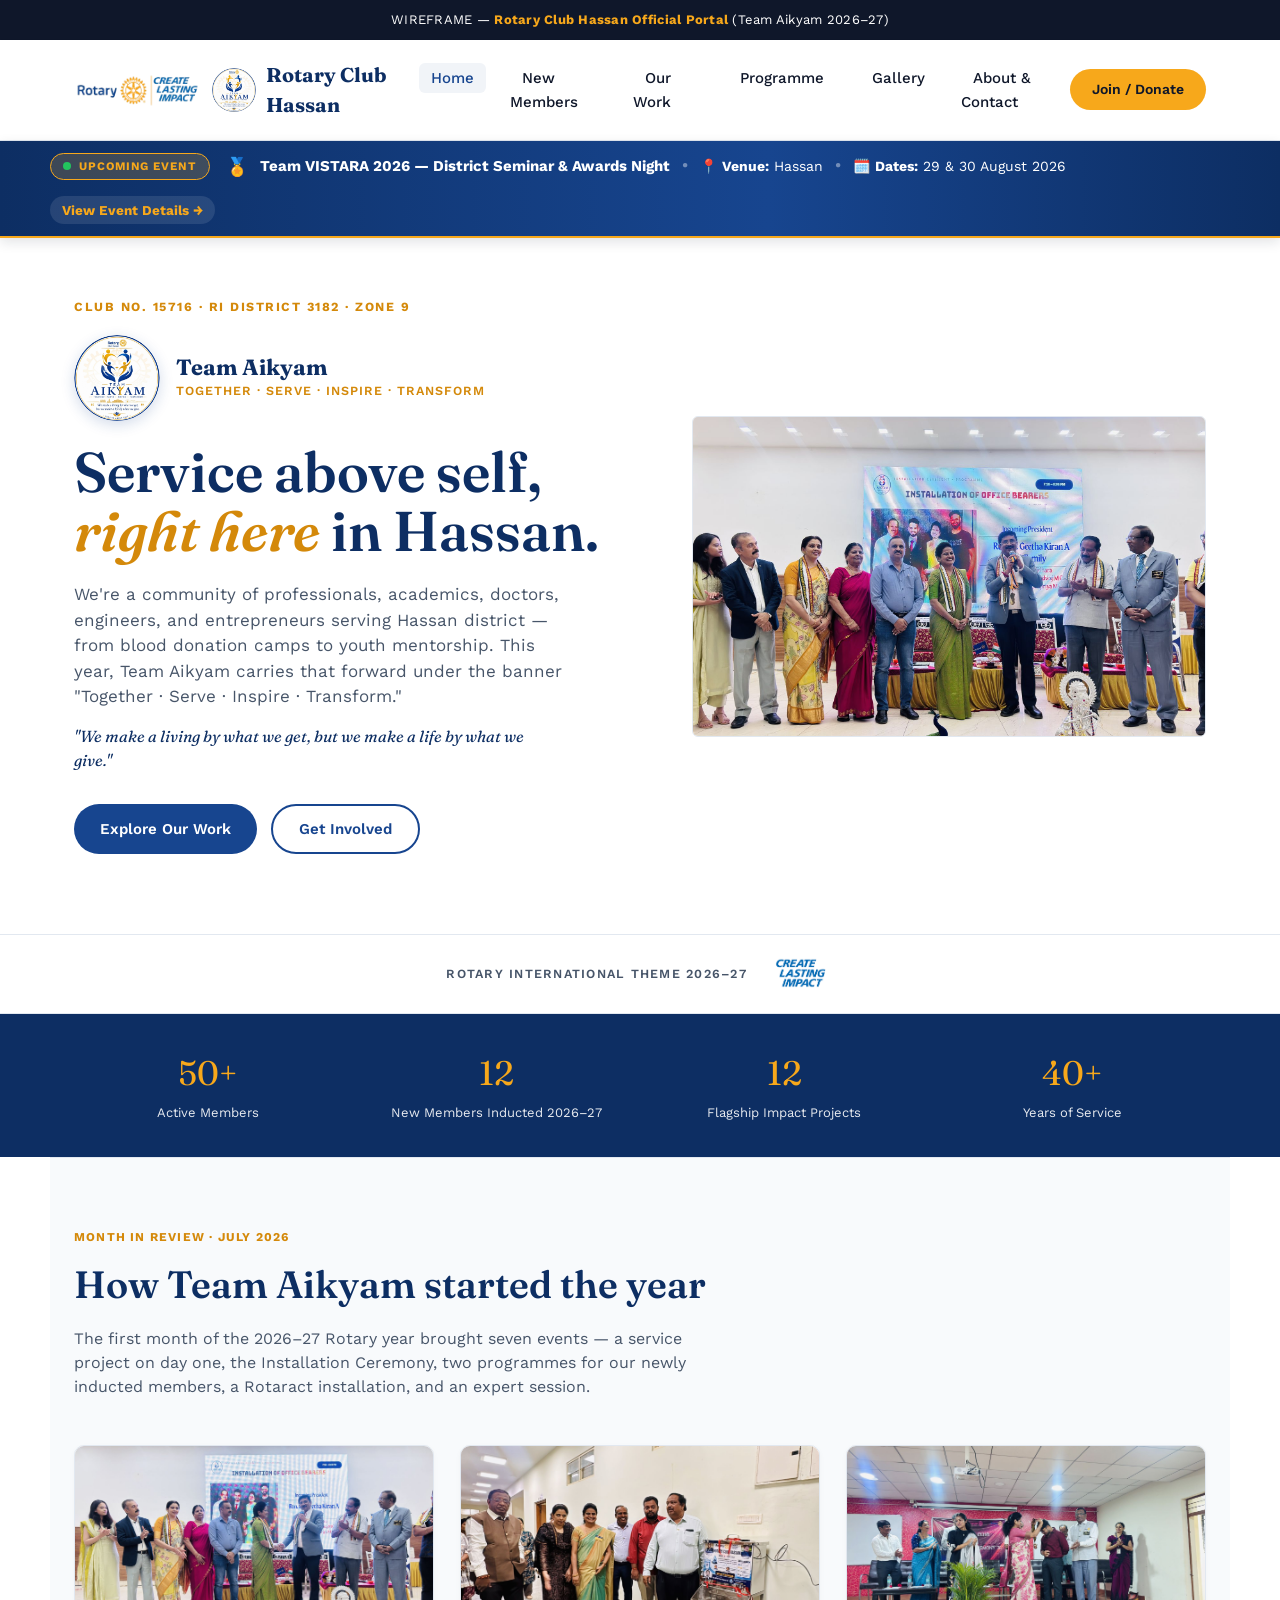
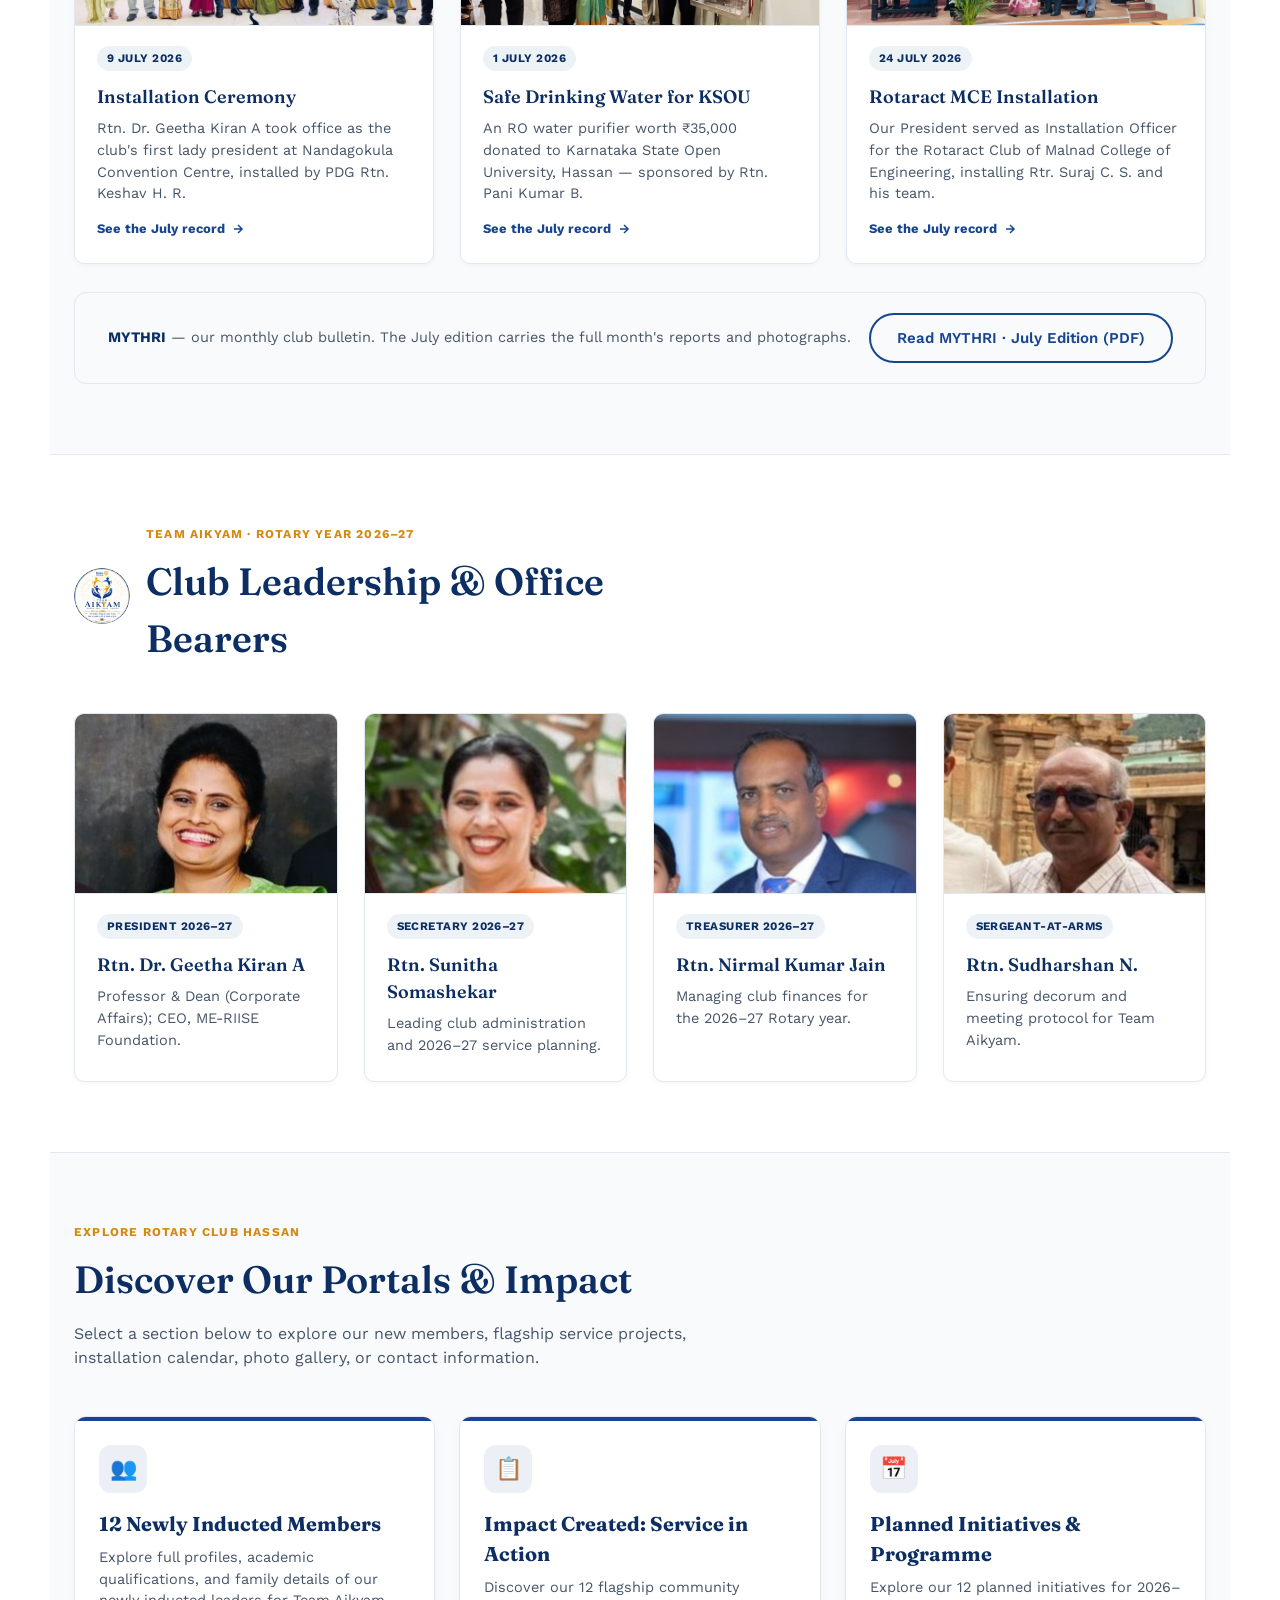
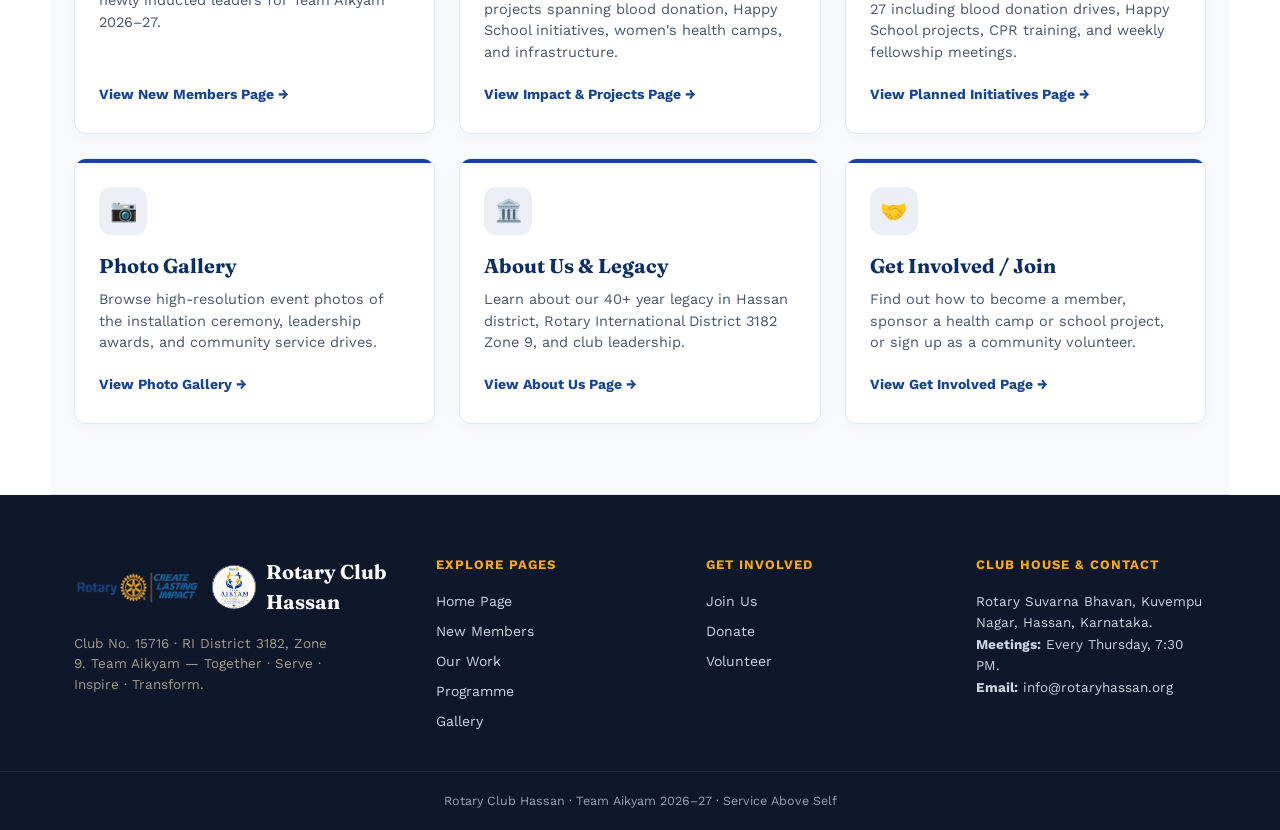
==== commit 93459b45: "updated all info" ====
--- a/index.html
+++ b/index.html
@@ -40,12 +40,12 @@
       <span>UPCOMING EVENT</span>
     </div>
     <div class="notification-content">
-      <span class="event-flag-icon">🇮🇳</span>
-      <span class="notification-title">Independence Day Celebration</span>
+      <span class="event-flag-icon">🏅</span>
+      <span class="notification-title">Team VISTARA 2026 — District Seminar &amp; Awards Night</span>
       <span class="notification-divider">•</span>
-      <span class="notification-detail">📍 <strong>Venue:</strong> Chiranthana School, Hassan</span>
+      <span class="notification-detail">📍 <strong>Venue:</strong> Hassan</span>
       <span class="notification-divider">•</span>
-      <span class="notification-detail">⏰ <strong>Time:</strong> 9:00 AM</span>
+      <span class="notification-detail">🗓️ <strong>Dates:</strong> 29 &amp; 30 August 2026</span>
     </div>
     <a href="events.html" class="notification-link">View Event Details →</a>
   </div>
@@ -71,7 +71,7 @@
     </div>
   </div>
   <div class="photo-block hero-photo">
-    <img src="assets/hero/president_family.jpg" alt="Rtn. Dr. Geetha Kiran A & Family at Team Aikyam Installation Ceremony">
+    <img src="assets/july2026/hero_installation_stage.jpg" alt="Installation of Team Aikyam office bearers at the Rotary Club of Hassan Installation Ceremony, 9 July 2026, Nandagokula Convention Centre">
   </div>
 </div>
 
@@ -92,6 +92,58 @@
     <div><div class="num">40+</div><div class="label">Years of Service</div></div>
   </div>
 </div>
+
+<!-- JULY 2026 IN REVIEW -->
+<section class="block" id="july-review" style="background:#f8fafc; border-top:1px solid var(--line); border-bottom:1px solid var(--line);">
+  <div class="section-head">
+    <div class="section-eyebrow">Month in Review · July 2026</div>
+    <h2>How Team Aikyam started the year</h2>
+    <p>The first month of the 2026–27 Rotary year brought seven events — a service project on day one, the Installation Ceremony, two programmes for our newly inducted members, a Rotaract installation, and an expert session.</p>
+  </div>
+
+  <div class="work-grid" style="grid-template-columns: repeat(3, 1fr);">
+    <a class="work-card" href="work.html" style="text-decoration:none; color:inherit;">
+      <div class="photo-block">
+        <img src="assets/july2026/installation_office_bearers.jpg" alt="Installation of office bearers at the Rotary Club of Hassan Installation Ceremony">
+      </div>
+      <div class="work-card-body">
+        <span class="work-tag">9 July 2026</span>
+        <h3>Installation Ceremony</h3>
+        <p>Rtn. Dr. Geetha Kiran A took office as the club's first lady president at Nandagokula Convention Centre, installed by PDG Rtn. Keshav H. R.</p>
+        <div class="card-footer-link"><span>See the July record</span> <svg width="14" height="14" viewBox="0 0 24 24" fill="none" stroke="currentColor" stroke-width="2.5"><path d="M5 12h14M12 5l7 7-7 7"/></svg></div>
+      </div>
+    </a>
+
+    <a class="work-card" href="work.html" style="text-decoration:none; color:inherit;">
+      <div class="photo-block">
+        <img src="assets/july2026/ksou_water_purifier.jpg" alt="RO water purifier donated to Karnataka State Open University, Hassan">
+      </div>
+      <div class="work-card-body">
+        <span class="work-tag">1 July 2026</span>
+        <h3>Safe Drinking Water for KSOU</h3>
+        <p>An RO water purifier worth ₹35,000 donated to Karnataka State Open University, Hassan — sponsored by Rtn. Pani Kumar B.</p>
+        <div class="card-footer-link"><span>See the July record</span> <svg width="14" height="14" viewBox="0 0 24 24" fill="none" stroke="currentColor" stroke-width="2.5"><path d="M5 12h14M12 5l7 7-7 7"/></svg></div>
+      </div>
+    </a>
+
+    <a class="work-card" href="work.html" style="text-decoration:none; color:inherit;">
+      <div class="photo-block">
+        <img src="assets/july2026/rotaract_collaring.jpg" alt="Installation of the Rotaract Club of Malnad College of Engineering, Hassan">
+      </div>
+      <div class="work-card-body">
+        <span class="work-tag">24 July 2026</span>
+        <h3>Rotaract MCE Installation</h3>
+        <p>Our President served as Installation Officer for the Rotaract Club of Malnad College of Engineering, installing Rtr. Suraj C. S. and his team.</p>
+        <div class="card-footer-link"><span>See the July record</span> <svg width="14" height="14" viewBox="0 0 24 24" fill="none" stroke="currentColor" stroke-width="2.5"><path d="M5 12h14M12 5l7 7-7 7"/></svg></div>
+      </div>
+    </a>
+  </div>
+
+  <div style="margin-top:28px; display:flex; align-items:center; justify-content:center; gap:18px; flex-wrap:wrap; background:#f8fafc; border:1px solid var(--line); border-radius:12px; padding:20px 24px;">
+    <span style="font-size:14.5px; color:var(--ink-soft);"><strong style="color:var(--rotary-blue-dark);">MYTHRI</strong> — our monthly club bulletin. The July edition carries the full month's reports and photographs.</span>
+    <a class="btn-secondary" href="assets/bulletins/mythri-july-2026.pdf" target="_blank" rel="noopener">Read MYTHRI · July Edition (PDF)</a>
+  </div>
+</section>
 
 <!-- LEADERSHIP SECTION -->
 <section class="block" id="leadership">
@@ -245,7 +297,7 @@
     <div>
       <h4>Club House &amp; Contact</h4>
       <p style="font-size:13.5px; color:#cbd5e1; line-height:1.6;">
-        Rotary Club House, Near B.M. Road, Hassan, Karnataka.<br>
+        Rotary Suvarna Bhavan, Kuvempu Nagar, Hassan, Karnataka.<br>
         <strong>Meetings:</strong> Every Thursday, 7:30 PM.<br>
         <strong>Email:</strong> info@rotaryhassan.org
       </p>
--- a/assets/css/style.css
+++ b/assets/css/style.css
@@ -299,7 +299,7 @@
   background: var(--rotary-blue);
   color: #ffffff;
 }
-.hero-photo { aspect-ratio: 4/5; }
+.hero-photo { aspect-ratio: 16/10; }
 
 /* ---------- PAGE HERO BANNER (SUB-PAGES) ---------- */
 .page-hero {
@@ -603,6 +603,28 @@
 }
 .thumb-block:hover, .thumb-block.active {
   background: var(--rotary-blue-dark); color: #ffffff; border-style: solid;
+}
+
+/* Modal gallery when real photographs are available */
+.gallery-main-featured .featured-img { display: none; }
+.gallery-main-featured.has-photo {
+  position: relative; padding: 0; overflow: hidden;
+  border: 1px solid var(--line); background: #0f172a;
+}
+.gallery-main-featured.has-photo .featured-img {
+  display: block; width: 100%; height: 100%; object-fit: cover;
+}
+.gallery-main-featured.has-photo .featured-caption {
+  position: absolute; left: 0; right: 0; bottom: 0; text-align: left;
+  padding: 26px 14px 11px; color: #ffffff;
+  background: linear-gradient(rgba(13,46,99,0) 0%, rgba(13,46,99,0.85) 60%);
+}
+.thumb-block.has-photo {
+  padding: 0; overflow: hidden; border-style: solid; border-color: var(--line);
+}
+.thumb-block.has-photo img { width: 100%; height: 100%; object-fit: cover; display: block; }
+.thumb-block.has-photo.active, .thumb-block.has-photo:hover {
+  border-color: var(--rotary-blue); box-shadow: 0 0 0 2px var(--rotary-blue);
 }
 
 /* ---------- GET INVOLVED (3 paths) ---------- */
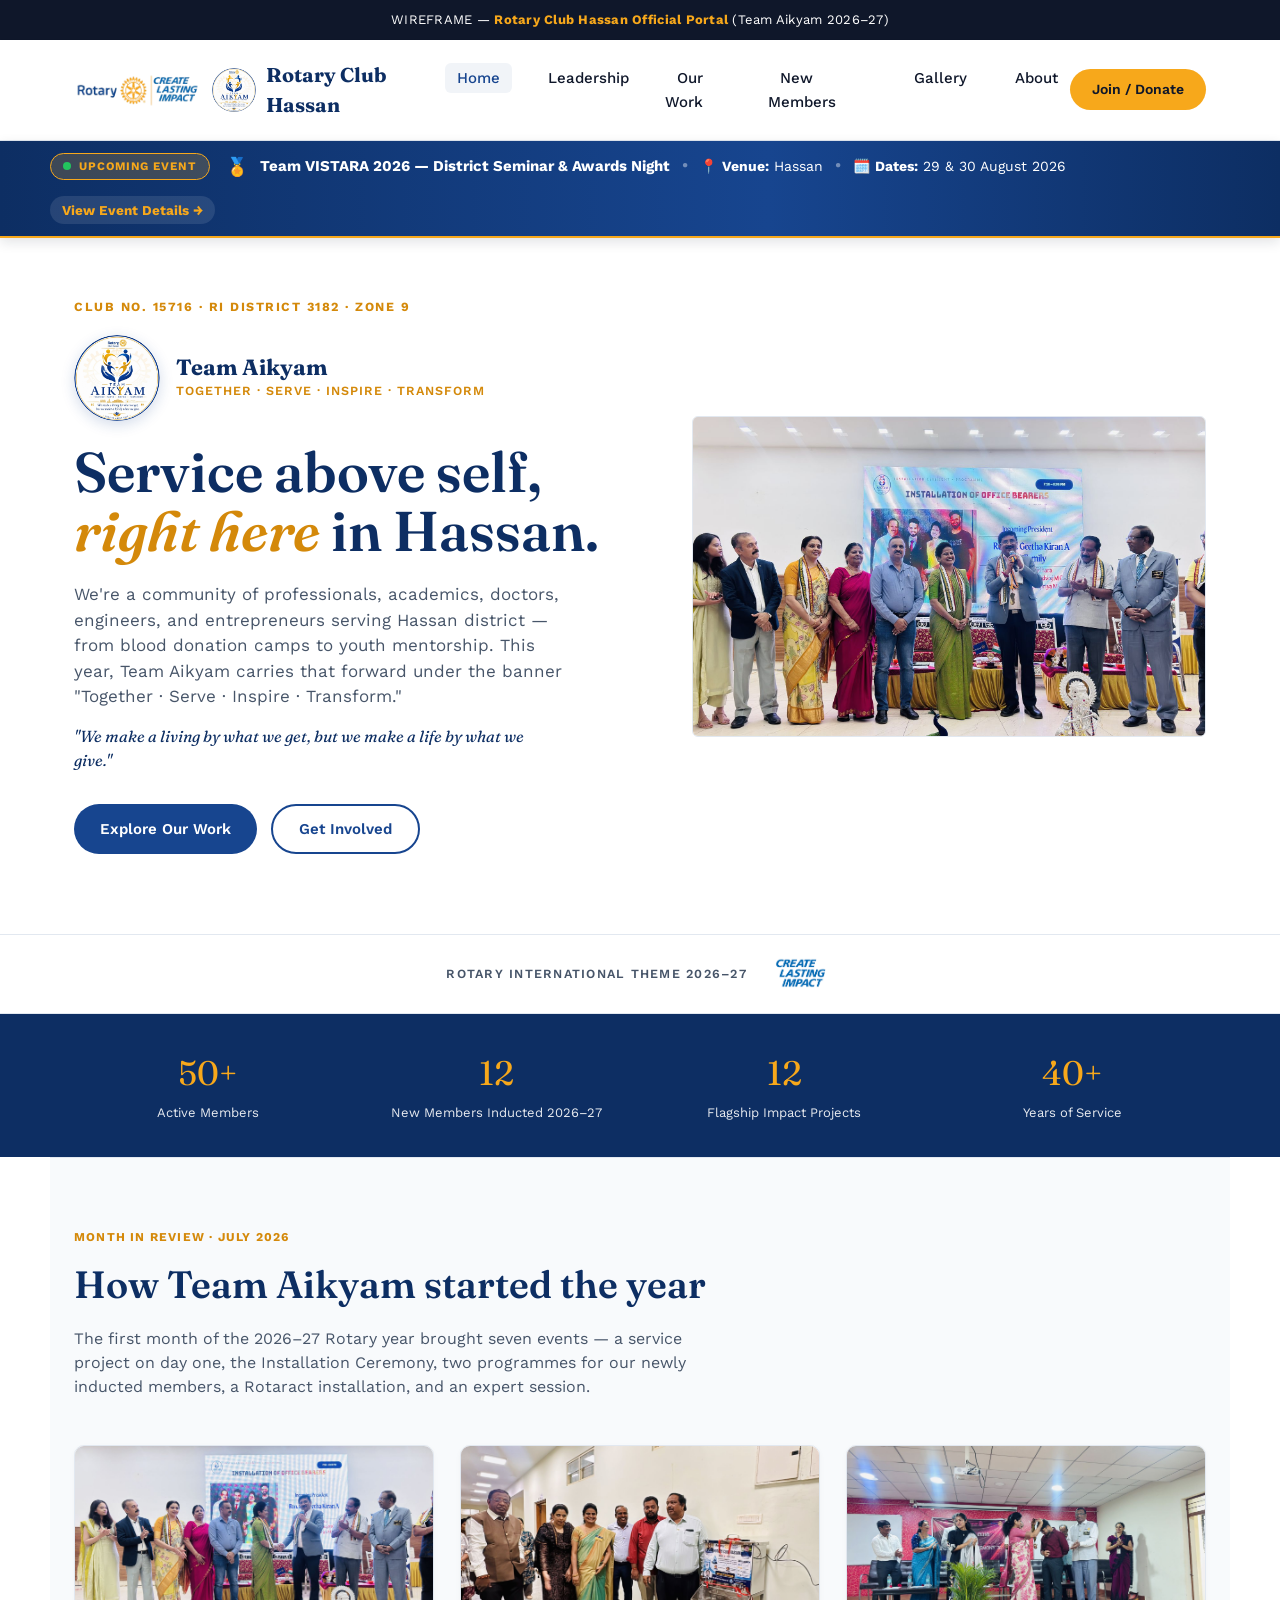
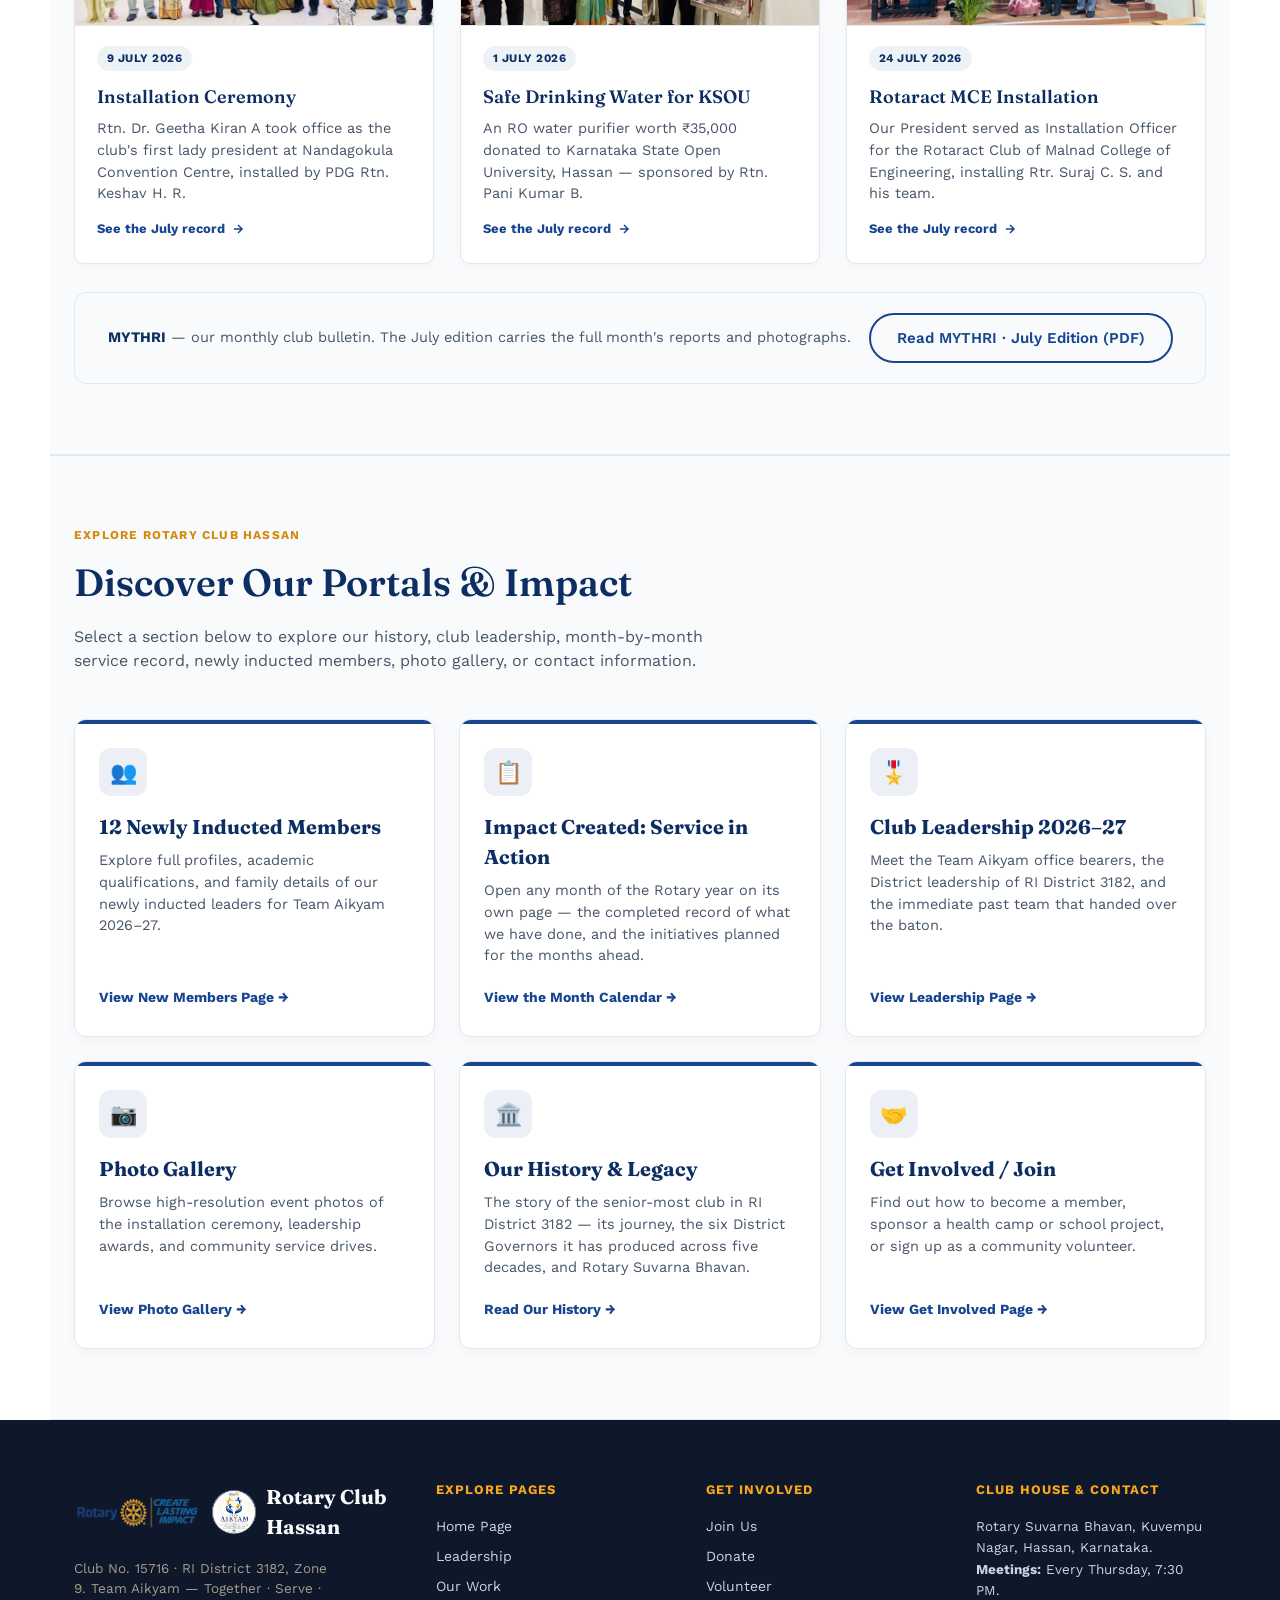
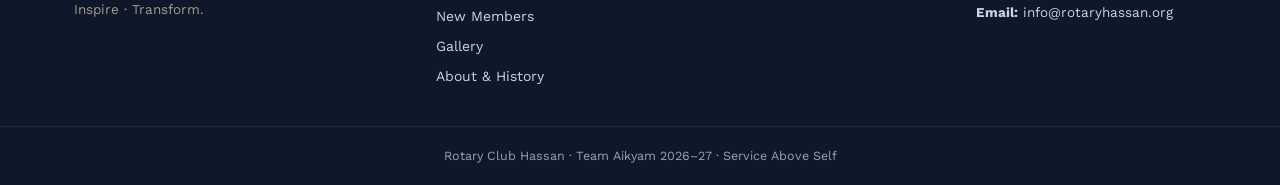
==== commit dfbd1668: "updated" ====
--- a/index.html
+++ b/index.html
@@ -21,11 +21,11 @@
     <nav>
       <ul>
         <li><a href="index.html" class="active">Home</a></li>
+        <li><a href="leadership.html">Leadership</a></li>
+        <li><a href="work.html">Our Work</a></li>
         <li><a href="members.html">New Members</a></li>
-        <li><a href="work.html">Our Work</a></li>
-        <li><a href="events.html">Programme</a></li>
         <li><a href="gallery.html">Gallery</a></li>
-        <li><a href="about.html">About &amp; Contact</a></li>
+        <li><a href="about.html">About</a></li>
       </ul>
     </nav>
     <a class="btn-join" href="about.html#involved">Join / Donate</a>
@@ -47,7 +47,7 @@
       <span class="notification-divider">•</span>
       <span class="notification-detail">🗓️ <strong>Dates:</strong> 29 &amp; 30 August 2026</span>
     </div>
-    <a href="events.html" class="notification-link">View Event Details →</a>
+    <a href="work.html#upcoming" class="notification-link">View Event Details →</a>
   </div>
 </section>
 
@@ -102,7 +102,7 @@
   </div>
 
   <div class="work-grid" style="grid-template-columns: repeat(3, 1fr);">
-    <a class="work-card" href="work.html" style="text-decoration:none; color:inherit;">
+    <a class="work-card" href="month.html?m=july" style="text-decoration:none; color:inherit;">
       <div class="photo-block">
         <img src="assets/july2026/installation_office_bearers.jpg" alt="Installation of office bearers at the Rotary Club of Hassan Installation Ceremony">
       </div>
@@ -114,7 +114,7 @@
       </div>
     </a>
 
-    <a class="work-card" href="work.html" style="text-decoration:none; color:inherit;">
+    <a class="work-card" href="month.html?m=july" style="text-decoration:none; color:inherit;">
       <div class="photo-block">
         <img src="assets/july2026/ksou_water_purifier.jpg" alt="RO water purifier donated to Karnataka State Open University, Hassan">
       </div>
@@ -126,7 +126,7 @@
       </div>
     </a>
 
-    <a class="work-card" href="work.html" style="text-decoration:none; color:inherit;">
+    <a class="work-card" href="month.html?m=july" style="text-decoration:none; color:inherit;">
       <div class="photo-block">
         <img src="assets/july2026/rotaract_collaring.jpg" alt="Installation of the Rotaract Club of Malnad College of Engineering, Hassan">
       </div>
@@ -145,65 +145,12 @@
   </div>
 </section>
 
-<!-- LEADERSHIP SECTION -->
-<section class="block" id="leadership">
-  <div class="section-head" style="display:flex; align-items:center; gap:16px;">
-    <img src="assets/team-aikyam-emblem.jpeg" alt="Team Aikyam" style="width:56px; height:56px; border-radius:50%; flex-shrink:0;">
-    <div>
-      <div class="section-eyebrow">Team Aikyam · Rotary Year 2026–27</div>
-      <h2>Club Leadership &amp; Office Bearers</h2>
-    </div>
-  </div>
-  <div class="work-grid" style="grid-template-columns: repeat(4, 1fr);">
-    <div class="work-card">
-      <div class="photo-block">
-        <img src="assets/leadership/geetha_kiran.jpg" alt="Rtn. Dr. Geetha Kiran A">
-      </div>
-      <div class="work-card-body">
-        <span class="work-tag">President 2026–27</span>
-        <h3>Rtn. Dr. Geetha Kiran A</h3>
-        <p>Professor &amp; Dean (Corporate Affairs); CEO, ME-RIISE Foundation.</p>
-      </div>
-    </div>
-    <div class="work-card">
-      <div class="photo-block">
-        <img src="assets/leadership/sunitha_somashekar.jpg" alt="Rtn. Sunitha Somashekar">
-      </div>
-      <div class="work-card-body">
-        <span class="work-tag">Secretary 2026–27</span>
-        <h3>Rtn. Sunitha Somashekar</h3>
-        <p>Leading club administration and 2026–27 service planning.</p>
-      </div>
-    </div>
-    <div class="work-card">
-      <div class="photo-block">
-        <img src="assets/leadership/nirmal_kumar_jain.jpg" alt="Rtn. Nirmal Kumar Jain">
-      </div>
-      <div class="work-card-body">
-        <span class="work-tag">Treasurer 2026–27</span>
-        <h3>Rtn. Nirmal Kumar Jain</h3>
-        <p>Managing club finances for the 2026–27 Rotary year.</p>
-      </div>
-    </div>
-    <div class="work-card">
-      <div class="photo-block">
-        <img src="assets/leadership/sudharshan_n.jpg" alt="Rtn. Sudharshan N.">
-      </div>
-      <div class="work-card-body">
-        <span class="work-tag">Sergeant-at-Arms</span>
-        <h3>Rtn. Sudharshan N.</h3>
-        <p>Ensuring decorum and meeting protocol for Team Aikyam.</p>
-      </div>
-    </div>
-  </div>
-</section>
-
 <!-- EXPLORE SUB-PAGES HUB SECTION -->
 <section class="block" style="background:#f8fafc; border-top:1px solid var(--line); border-bottom:1px solid var(--line);">
   <div class="section-head">
     <div class="section-eyebrow">Explore Rotary Club Hassan</div>
     <h2>Discover Our Portals &amp; Impact</h2>
-    <p>Select a section below to explore our new members, flagship service projects, installation calendar, photo gallery, or contact information.</p>
+    <p>Select a section below to explore our history, club leadership, month-by-month service record, newly inducted members, photo gallery, or contact information.</p>
   </div>
 
   <div class="explore-grid">
@@ -221,18 +168,18 @@
       <div>
         <div class="explore-icon">📋</div>
         <h3>Impact Created: Service in Action</h3>
-        <p>Discover our 12 flagship community projects spanning blood donation, Happy School initiatives, women's health camps, and infrastructure.</p>
-      </div>
-      <div class="explore-link">View Impact &amp; Projects Page →</div>
-    </a>
-
-    <a href="events.html" class="explore-card">
-      <div>
-        <div class="explore-icon">📅</div>
-        <h3>Planned Initiatives &amp; Programme</h3>
-        <p>Explore our 12 planned initiatives for 2026–27 including blood donation drives, Happy School projects, CPR training, and weekly fellowship meetings.</p>
-      </div>
-      <div class="explore-link">View Planned Initiatives Page →</div>
+        <p>Open any month of the Rotary year on its own page — the completed record of what we have done, and the initiatives planned for the months ahead.</p>
+      </div>
+      <div class="explore-link">View the Month Calendar →</div>
+    </a>
+
+    <a href="leadership.html" class="explore-card">
+      <div>
+        <div class="explore-icon">🎖️</div>
+        <h3>Club Leadership 2026–27</h3>
+        <p>Meet the Team Aikyam office bearers, the District leadership of RI District 3182, and the immediate past team that handed over the baton.</p>
+      </div>
+      <div class="explore-link">View Leadership Page →</div>
     </a>
 
     <a href="gallery.html" class="explore-card">
@@ -247,10 +194,10 @@
     <a href="about.html" class="explore-card">
       <div>
         <div class="explore-icon">🏛️</div>
-        <h3>About Us &amp; Legacy</h3>
-        <p>Learn about our 40+ year legacy in Hassan district, Rotary International District 3182 Zone 9, and club leadership.</p>
-      </div>
-      <div class="explore-link">View About Us Page →</div>
+        <h3>Our History &amp; Legacy</h3>
+        <p>The story of the senior-most club in RI District 3182 — its journey, the six District Governors it has produced across five decades, and Rotary Suvarna Bhavan.</p>
+      </div>
+      <div class="explore-link">Read Our History →</div>
     </a>
 
     <a href="about.html#involved" class="explore-card">
@@ -280,10 +227,11 @@
       <h4>Explore Pages</h4>
       <ul>
         <li><a href="index.html">Home Page</a></li>
+        <li><a href="leadership.html">Leadership</a></li>
+        <li><a href="work.html">Our Work</a></li>
         <li><a href="members.html">New Members</a></li>
-        <li><a href="work.html">Our Work</a></li>
-        <li><a href="events.html">Programme</a></li>
         <li><a href="gallery.html">Gallery</a></li>
+        <li><a href="about.html">About &amp; History</a></li>
       </ul>
     </div>
     <div>
--- a/assets/css/style.css
+++ b/assets/css/style.css
@@ -971,3 +971,355 @@
 @media (max-width: 860px) {
   .explore-grid { grid-template-columns: 1fr; }
 }
+
+/* [hidden] must beat the display rules on .work-grid / .month-pager,
+   which month.html toggles while it decides what to render. */
+[hidden] { display: none !important; }
+
+/* ---------- NAV FIT (6 links + logo + button) ---------- */
+@media (max-width: 1080px) {
+  nav ul { gap: 10px; }
+  nav a { padding: 6px 8px; font-size: 14.5px; }
+  .logo { font-size: 18px; }
+  .logo-wheel { height: 52px; }
+}
+@media (max-width: 880px) {
+  .nav-wrap { flex-wrap: wrap; justify-content: center; gap: 12px; }
+  nav { order: 3; width: 100%; }
+  nav ul { justify-content: center; flex-wrap: wrap; }
+}
+
+/* ---------- MONTH CALENDAR EXTRAS (work.html) ---------- */
+a.month-box { text-decoration: none; color: inherit; }
+.month-box h3 .month-year {
+  font-size: 13px; font-weight: 600; color: var(--ink-soft);
+}
+.month-status-chip {
+  align-self: flex-start; margin-top: 10px;
+  font-size: 11px; font-weight: 700; letter-spacing: 0.05em; text-transform: uppercase;
+  padding: 3px 10px; border-radius: 20px;
+}
+.month-status-chip.completed { background: rgba(23, 69, 143, 0.1); color: var(--rotary-blue-dark); }
+.month-status-chip.planned { background: #edf2f7; color: var(--ink-soft); }
+.month-box.completed::before { background: var(--rotary-gold); }
+
+.year-glance {
+  margin-top: 46px; display: grid; grid-template-columns: repeat(4, 1fr); gap: 18px;
+  background: #f8fafc; border: 1px solid var(--line); border-radius: 12px;
+  padding: 26px 24px; text-align: center;
+}
+.year-glance .num {
+  font-family: 'Fraunces', serif; font-size: 30px; color: var(--rotary-blue-dark);
+}
+.year-glance .label { font-size: 13px; color: var(--ink-soft); margin-top: 4px; }
+@media (max-width: 700px) { .year-glance { grid-template-columns: repeat(2, 1fr); } }
+
+/* ---------- MONTH EVENTS PAGE (month.html) ---------- */
+.back-bar { max-width: 1180px; margin: 0 auto; padding: 18px 24px 0; }
+.back-link {
+  display: inline-flex; align-items: center; gap: 8px;
+  font-size: 14px; font-weight: 700; color: var(--rotary-blue);
+  text-decoration: none; padding: 8px 16px 8px 12px;
+  border: 1px solid var(--line); border-radius: 30px; background: #ffffff;
+  transition: background 0.2s ease, border-color 0.2s ease, gap 0.2s ease;
+}
+.back-link:hover { background: #f8fafc; border-color: var(--rotary-blue); gap: 12px; }
+
+.month-hero-meta { display: flex; gap: 10px; flex-wrap: wrap; margin-top: 18px; }
+.month-hero-meta .month-status-chip { margin: 0; }
+.month-hero-meta .month-status-chip.completed { background: var(--rotary-gold); color: var(--ink); }
+.month-hero-meta .month-status-chip.planned { background: rgba(255,255,255,0.14); color: #e2e8f0; }
+.month-count-chip {
+  font-size: 11px; font-weight: 700; letter-spacing: 0.05em; text-transform: uppercase;
+  padding: 3px 10px; border-radius: 20px;
+  background: rgba(255,255,255,0.14); color: #e2e8f0;
+}
+.card-date-badge {
+  font-size: 11.5px; font-weight: 700; color: var(--rotary-blue-dark);
+  background: #edf2f7; padding: 2px 8px; border-radius: 10px; white-space: nowrap;
+}
+
+.month-empty {
+  text-align: center; background: #f8fafc; border: 1px solid var(--line);
+  border-radius: 12px; padding: 54px 24px;
+}
+.month-empty h2 { font-size: 26px; color: var(--rotary-blue-dark); margin-bottom: 10px; }
+.month-empty p { color: var(--ink-soft); font-size: 15.5px; max-width: 52ch; margin: 0 auto 22px; }
+.month-empty-links {
+  display: flex; flex-wrap: wrap; gap: 8px; justify-content: center; margin-bottom: 26px;
+}
+.month-empty-links a {
+  font-size: 13.5px; font-weight: 600; color: var(--rotary-blue);
+  background: #ffffff; border: 1px solid var(--line); border-radius: 20px;
+  padding: 7px 14px; text-decoration: none; transition: all 0.2s ease;
+}
+.month-empty-links a:hover {
+  background: var(--rotary-blue); color: #ffffff; border-color: var(--rotary-blue);
+}
+
+.month-pager {
+  margin-top: 46px; padding-top: 26px; border-top: 1px solid var(--line);
+  display: flex; align-items: center; justify-content: space-between; gap: 16px; flex-wrap: wrap;
+}
+.month-pager-link { text-decoration: none; display: block; }
+.month-pager-link.align-right { text-align: right; }
+.month-pager-dir {
+  display: block; font-size: 12px; font-weight: 700; letter-spacing: 0.06em;
+  text-transform: uppercase; color: var(--rotary-gold-dark);
+}
+.month-pager-name {
+  display: block; font-family: 'Fraunces', serif; font-size: 19px;
+  color: var(--rotary-blue-dark); margin-top: 3px;
+}
+.month-pager-link:hover .month-pager-name { color: var(--rotary-blue); }
+
+/* ---------- HISTORY / ABOUT PAGE ---------- */
+.history-intro {
+  display: grid; grid-template-columns: 1.25fr 1fr; gap: 44px; align-items: start;
+}
+.history-intro p {
+  font-size: 16px; color: var(--ink-soft); line-height: 1.75; margin-bottom: 16px;
+}
+.history-intro p:last-child { margin-bottom: 0; }
+
+.history-stats {
+  margin-top: 46px; display: grid; grid-template-columns: repeat(4, 1fr); gap: 18px;
+  border-top: 1px solid var(--line); padding-top: 32px; text-align: center;
+}
+.history-stats .num {
+  font-family: 'Fraunces', serif; font-size: 30px; color: var(--rotary-blue-dark); line-height: 1.1;
+}
+.history-stats .label { font-size: 13px; color: var(--ink-soft); margin-top: 6px; }
+
+.focus-grid { display: grid; grid-template-columns: repeat(4, 1fr); gap: 18px; }
+.focus-tile {
+  background: #ffffff; border: 1px solid var(--line); border-radius: 12px;
+  padding: 24px 20px; text-align: center;
+  transition: transform 0.25s ease, box-shadow 0.25s ease, border-color 0.25s ease;
+}
+.focus-tile:hover {
+  transform: translateY(-4px); border-color: var(--rotary-blue);
+  box-shadow: 0 12px 24px rgba(23, 69, 143, 0.1);
+}
+.focus-icon { font-size: 30px; display: block; margin-bottom: 12px; }
+.focus-tile h3 {
+  font-size: 15px; font-weight: 600; color: var(--rotary-blue-dark); line-height: 1.4;
+}
+
+/* District Governor rail + timeline */
+.dg-rail {
+  display: grid; grid-template-columns: repeat(6, 1fr); gap: 10px; margin-bottom: 46px;
+}
+.dg-rail a {
+  display: block; text-decoration: none; text-align: center;
+  background: #f8fafc; border: 1px solid var(--line); border-radius: 10px;
+  padding: 14px 10px; transition: all 0.2s ease;
+}
+.dg-rail a strong {
+  display: block; font-family: 'Fraunces', serif; font-size: 17px; color: var(--rotary-blue-dark);
+}
+.dg-rail a span {
+  display: block; font-size: 12px; color: var(--ink-soft); margin-top: 4px; line-height: 1.3;
+}
+.dg-rail a:hover {
+  background: #ffffff; border-color: var(--rotary-blue);
+  box-shadow: 0 8px 18px rgba(23, 69, 143, 0.1); transform: translateY(-3px);
+}
+
+.dg-timeline { position: relative; padding-left: 26px; }
+.dg-timeline::before {
+  content: ''; position: absolute; left: 0; top: 8px; bottom: 8px;
+  width: 2px; background: var(--line);
+}
+.dg-entry {
+  position: relative; display: grid; grid-template-columns: 132px 1fr; gap: 28px;
+  align-items: start; padding: 26px 0 26px 30px; scroll-margin-top: 120px;
+}
+.dg-entry::before {
+  content: ''; position: absolute; left: -6px; top: 40px;
+  width: 14px; height: 14px; border-radius: 50%;
+  background: var(--rotary-gold); border: 3px solid #ffffff;
+  box-shadow: 0 0 0 1px var(--line);
+}
+.dg-portrait {
+  position: relative; width: 132px; height: 132px; border-radius: 50%;
+  background: linear-gradient(140deg, var(--rotary-blue) 0%, var(--rotary-blue-dark) 100%);
+  overflow: hidden; flex-shrink: 0;
+  box-shadow: 0 8px 20px rgba(15, 23, 42, 0.12);
+}
+.dg-monogram {
+  position: absolute; inset: 0; display: flex; align-items: center; justify-content: center;
+  font-family: 'Fraunces', serif; font-size: 38px; font-weight: 700;
+  color: rgba(255, 255, 255, 0.92); letter-spacing: 0.04em;
+}
+/* The portrait image sits over the monogram; if the file is missing it removes
+   itself (onerror) and the initials medallion shows through. */
+.dg-portrait img {
+  position: absolute; inset: 0; width: 100%; height: 100%;
+  object-fit: cover; display: block;
+}
+.dg-year {
+  display: inline-block; font-size: 11.5px; font-weight: 700; letter-spacing: 0.06em;
+  text-transform: uppercase; color: var(--rotary-gold-dark);
+  background: rgba(247, 168, 27, 0.15); padding: 4px 12px; border-radius: 20px;
+  margin-bottom: 10px;
+}
+.dg-body h3 {
+  font-family: 'Fraunces', serif; font-size: 23px; color: var(--rotary-blue-dark);
+  font-weight: 600; margin-bottom: 10px;
+}
+.dg-body p {
+  font-size: 15.5px; color: var(--ink-soft); line-height: 1.7; margin-bottom: 12px;
+}
+.dg-body p:last-child { margin-bottom: 0; }
+.dg-note {
+  margin-top: 36px; padding: 22px 26px; background: #f8fafc;
+  border-left: 4px solid var(--rotary-gold); border-radius: 8px;
+  font-size: 15.5px; color: var(--ink-soft); line-height: 1.7;
+}
+
+/* Suvarna Bhavan milestone */
+.milestone-band {
+  display: grid; grid-template-columns: 0.9fr 1.1fr; gap: 44px; align-items: center;
+}
+.milestone-media {
+  position: relative; aspect-ratio: 4/3; border-radius: 14px; overflow: hidden;
+  background: linear-gradient(140deg, var(--rotary-blue) 0%, var(--rotary-blue-dark) 100%);
+  display: flex; align-items: center; justify-content: center;
+}
+.milestone-year {
+  font-family: 'Fraunces', serif; font-size: 68px; font-weight: 700;
+  color: rgba(255, 255, 255, 0.9); letter-spacing: 0.04em;
+}
+.milestone-media img {
+  position: absolute; inset: 0; width: 100%; height: 100%; object-fit: cover; display: block;
+}
+.milestone-body h2 {
+  font-size: clamp(26px, 3.2vw, 34px); color: var(--rotary-blue-dark);
+  font-weight: 600; margin-bottom: 16px;
+}
+.milestone-body p {
+  font-size: 16px; color: var(--ink-soft); line-height: 1.75; margin-bottom: 14px;
+}
+.milestone-body p:last-child { margin-bottom: 0; }
+
+/* Three pillars */
+.pillar-grid { display: grid; grid-template-columns: repeat(3, 1fr); gap: 26px; }
+.pillar {
+  background: #ffffff; border: 1px solid var(--line); border-radius: 12px;
+  padding: 30px 28px; box-shadow: 0 2px 6px rgba(15, 23, 42, 0.03);
+}
+.pillar-icon { font-size: 30px; display: block; margin-bottom: 14px; }
+.pillar h3 {
+  font-family: 'Fraunces', serif; font-size: 21px; color: var(--rotary-blue-dark);
+  font-weight: 600; margin-bottom: 12px;
+}
+.pillar p { font-size: 15px; color: var(--ink-soft); line-height: 1.7; margin-bottom: 12px; }
+.pillar p:last-child { margin-bottom: 0; }
+
+/* Closing legacy band */
+.legacy-band { background: var(--rotary-blue-dark); color: #ffffff; border-top: 1px solid var(--line); }
+.legacy-inner { max-width: 820px; margin: 0 auto; padding: 74px 24px; text-align: center; }
+.legacy-inner h2 {
+  font-size: clamp(26px, 3.4vw, 36px); font-weight: 600; color: #ffffff; margin-bottom: 18px;
+}
+.legacy-inner p { font-size: 16px; color: #cbd5e1; line-height: 1.75; margin-bottom: 16px; }
+.legacy-motto {
+  font-family: 'Fraunces', serif; font-size: clamp(20px, 2.6vw, 26px);
+  color: var(--rotary-gold); margin: 30px 0 26px; letter-spacing: 0.01em;
+}
+
+/* ---------- LEADERSHIP PAGE ---------- */
+.leader-feature {
+  display: grid; grid-template-columns: 200px 1fr; gap: 36px; align-items: center;
+  background: #ffffff; border: 1px solid var(--line); border-radius: 14px;
+  padding: 34px; margin-bottom: 26px;
+  box-shadow: 0 6px 18px rgba(15, 23, 42, 0.05);
+}
+.leader-portrait {
+  position: relative; width: 100%; aspect-ratio: 1/1; border-radius: 50%;
+  overflow: hidden; background: linear-gradient(140deg, var(--rotary-blue) 0%, var(--rotary-blue-dark) 100%);
+  box-shadow: 0 8px 20px rgba(15, 23, 42, 0.12);
+}
+.leader-portrait img {
+  position: absolute; inset: 0; width: 100%; height: 100%; object-fit: cover; display: block;
+}
+.leader-role {
+  display: inline-block; font-size: 11.5px; font-weight: 700; letter-spacing: 0.06em;
+  text-transform: uppercase; color: var(--rotary-blue-dark);
+  background: #edf2f7; padding: 4px 12px; border-radius: 20px; margin-bottom: 10px;
+}
+.leader-feature-body h3 {
+  font-family: 'Fraunces', serif; font-size: 28px; color: var(--rotary-blue-dark);
+  font-weight: 600; margin-bottom: 12px;
+}
+.leader-feature-body p { font-size: 16px; color: var(--ink-soft); line-height: 1.7; }
+.leader-quote {
+  margin-top: 18px; padding-left: 18px; border-left: 4px solid var(--rotary-gold);
+  font-family: 'Fraunces', serif; font-size: 17px; font-style: italic;
+  color: var(--rotary-blue-dark); line-height: 1.6;
+}
+
+.leader-grid { display: grid; grid-template-columns: repeat(3, 1fr); gap: 26px; }
+.leader-grid.four { grid-template-columns: repeat(4, 1fr); }
+.leader-card {
+  background: #ffffff; border: 1px solid var(--line); border-radius: 12px;
+  padding: 28px 24px; text-align: center;
+  box-shadow: 0 2px 6px rgba(15, 23, 42, 0.03);
+  transition: transform 0.25s ease, box-shadow 0.25s ease, border-color 0.25s ease;
+}
+.leader-card:hover {
+  transform: translateY(-5px); border-color: var(--rotary-blue);
+  box-shadow: 0 14px 28px rgba(23, 69, 143, 0.12);
+}
+.leader-card .leader-portrait { width: 118px; margin: 0 auto 18px; }
+.leader-card h3 {
+  font-family: 'Fraunces', serif; font-size: 19px; color: var(--rotary-blue-dark);
+  font-weight: 600; margin-bottom: 8px;
+}
+.leader-card p { font-size: 14.5px; color: var(--ink-soft); line-height: 1.6; }
+
+.district-strip {
+  margin-top: 40px; display: flex; align-items: center; justify-content: space-between;
+  gap: 26px; flex-wrap: wrap;
+  background: #f8fafc; border: 1px solid var(--line); border-radius: 12px; padding: 24px 28px;
+}
+.district-theme { display: flex; align-items: center; gap: 18px; flex-wrap: wrap; }
+.district-theme img { height: 34px; width: auto; }
+.district-bulletin { display: flex; align-items: center; gap: 18px; flex-wrap: wrap; }
+.district-bulletin p { font-size: 14.5px; color: var(--ink-soft); max-width: 40ch; }
+
+/* ---------- RESPONSIVE: NEW SECTIONS ---------- */
+@media (max-width: 1000px) {
+  .focus-grid { grid-template-columns: repeat(2, 1fr); }
+  .dg-rail { grid-template-columns: repeat(3, 1fr); }
+  .leader-grid.four { grid-template-columns: repeat(2, 1fr); }
+}
+@media (max-width: 900px) {
+  .history-intro { grid-template-columns: 1fr; gap: 28px; }
+  .milestone-band { grid-template-columns: 1fr; gap: 28px; }
+  .pillar-grid { grid-template-columns: 1fr; }
+  .leader-grid { grid-template-columns: repeat(2, 1fr); }
+  .history-stats { grid-template-columns: repeat(2, 1fr); }
+}
+@media (max-width: 700px) {
+  .dg-timeline { padding-left: 0; }
+  .dg-timeline::before { display: none; }
+  .dg-entry {
+    grid-template-columns: 1fr; gap: 18px; padding-left: 0; text-align: center;
+    border-bottom: 1px solid var(--line);
+  }
+  .dg-entry::before { display: none; }
+  .dg-portrait { margin: 0 auto; }
+  .dg-body p { text-align: left; }
+  .leader-feature { grid-template-columns: 1fr; text-align: center; padding: 28px 22px; }
+  .leader-feature .leader-portrait { width: 150px; margin: 0 auto; }
+  .leader-quote { text-align: left; }
+}
+@media (max-width: 620px) {
+  .focus-grid { grid-template-columns: 1fr; }
+  .dg-rail { grid-template-columns: repeat(2, 1fr); }
+  .leader-grid, .leader-grid.four { grid-template-columns: 1fr; }
+  .month-pager { flex-direction: column; align-items: stretch; text-align: center; }
+  .month-pager-link.align-right { text-align: center; }
+}
